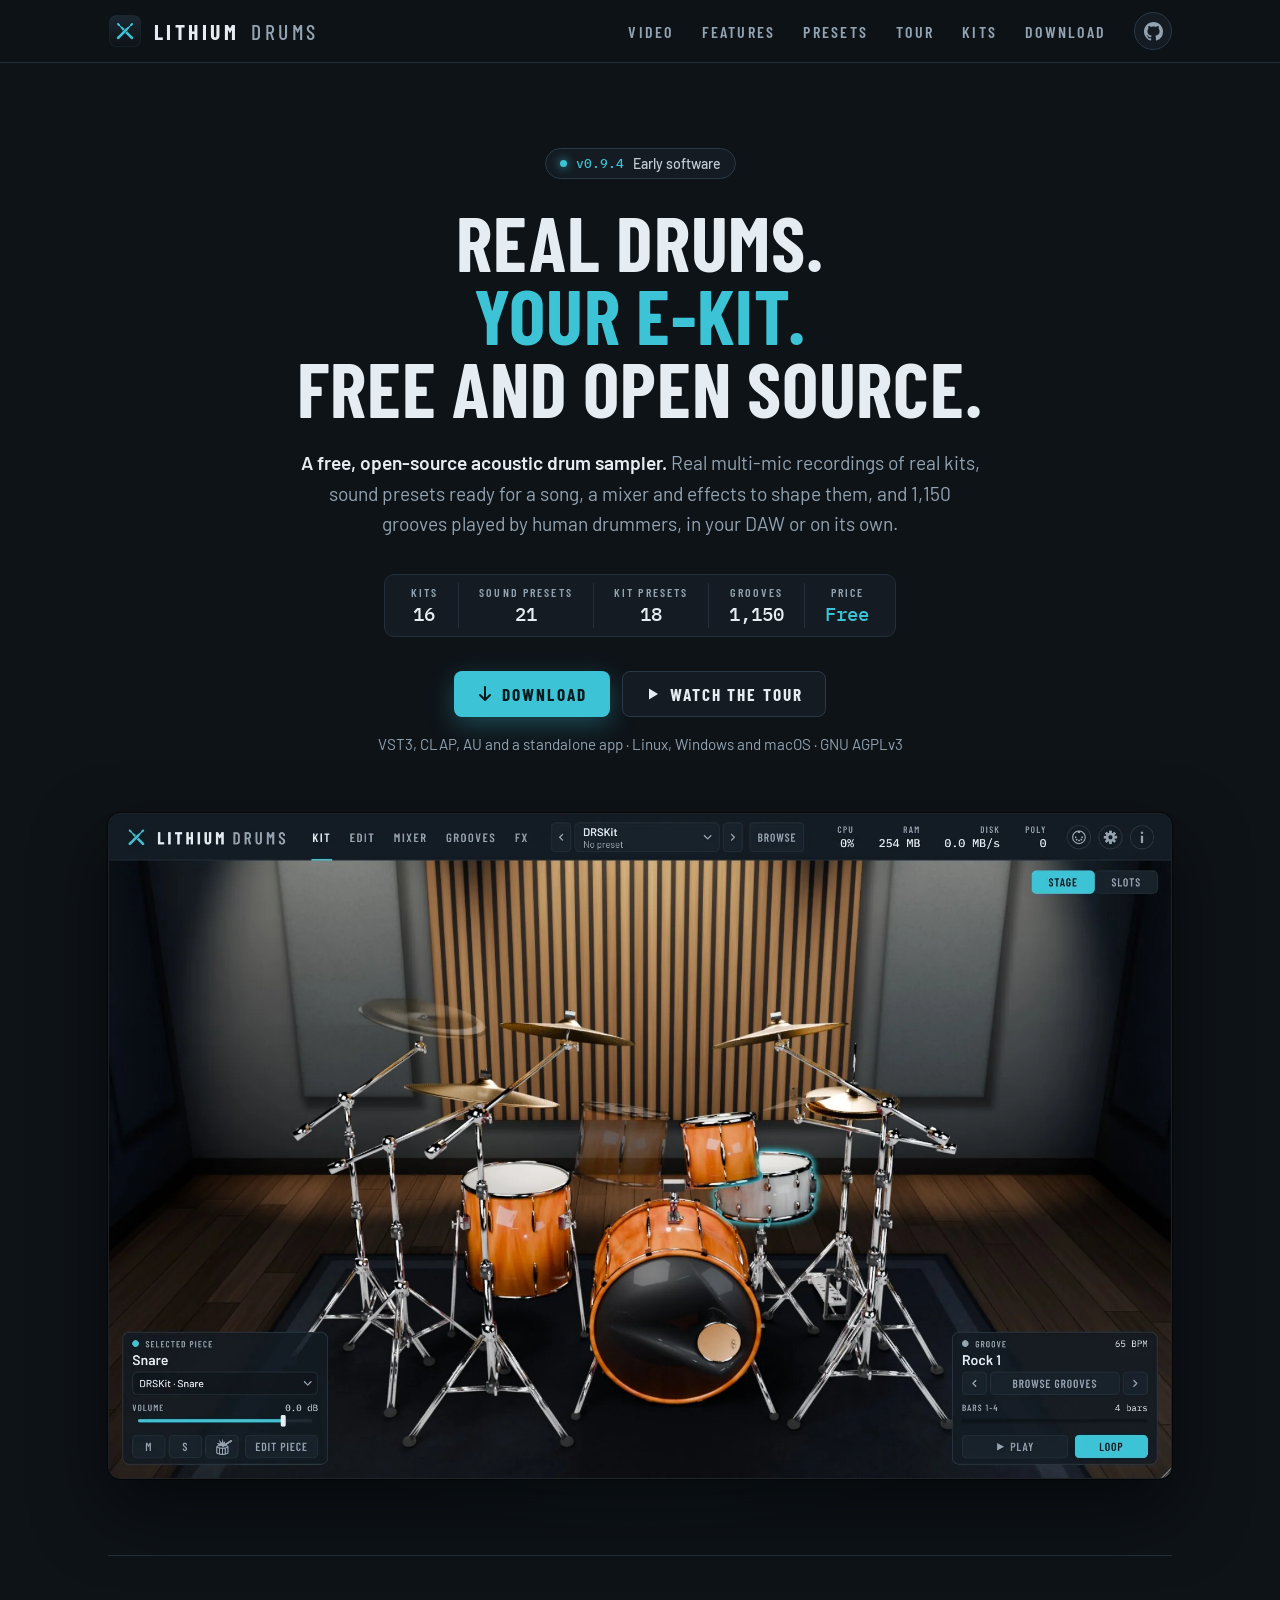
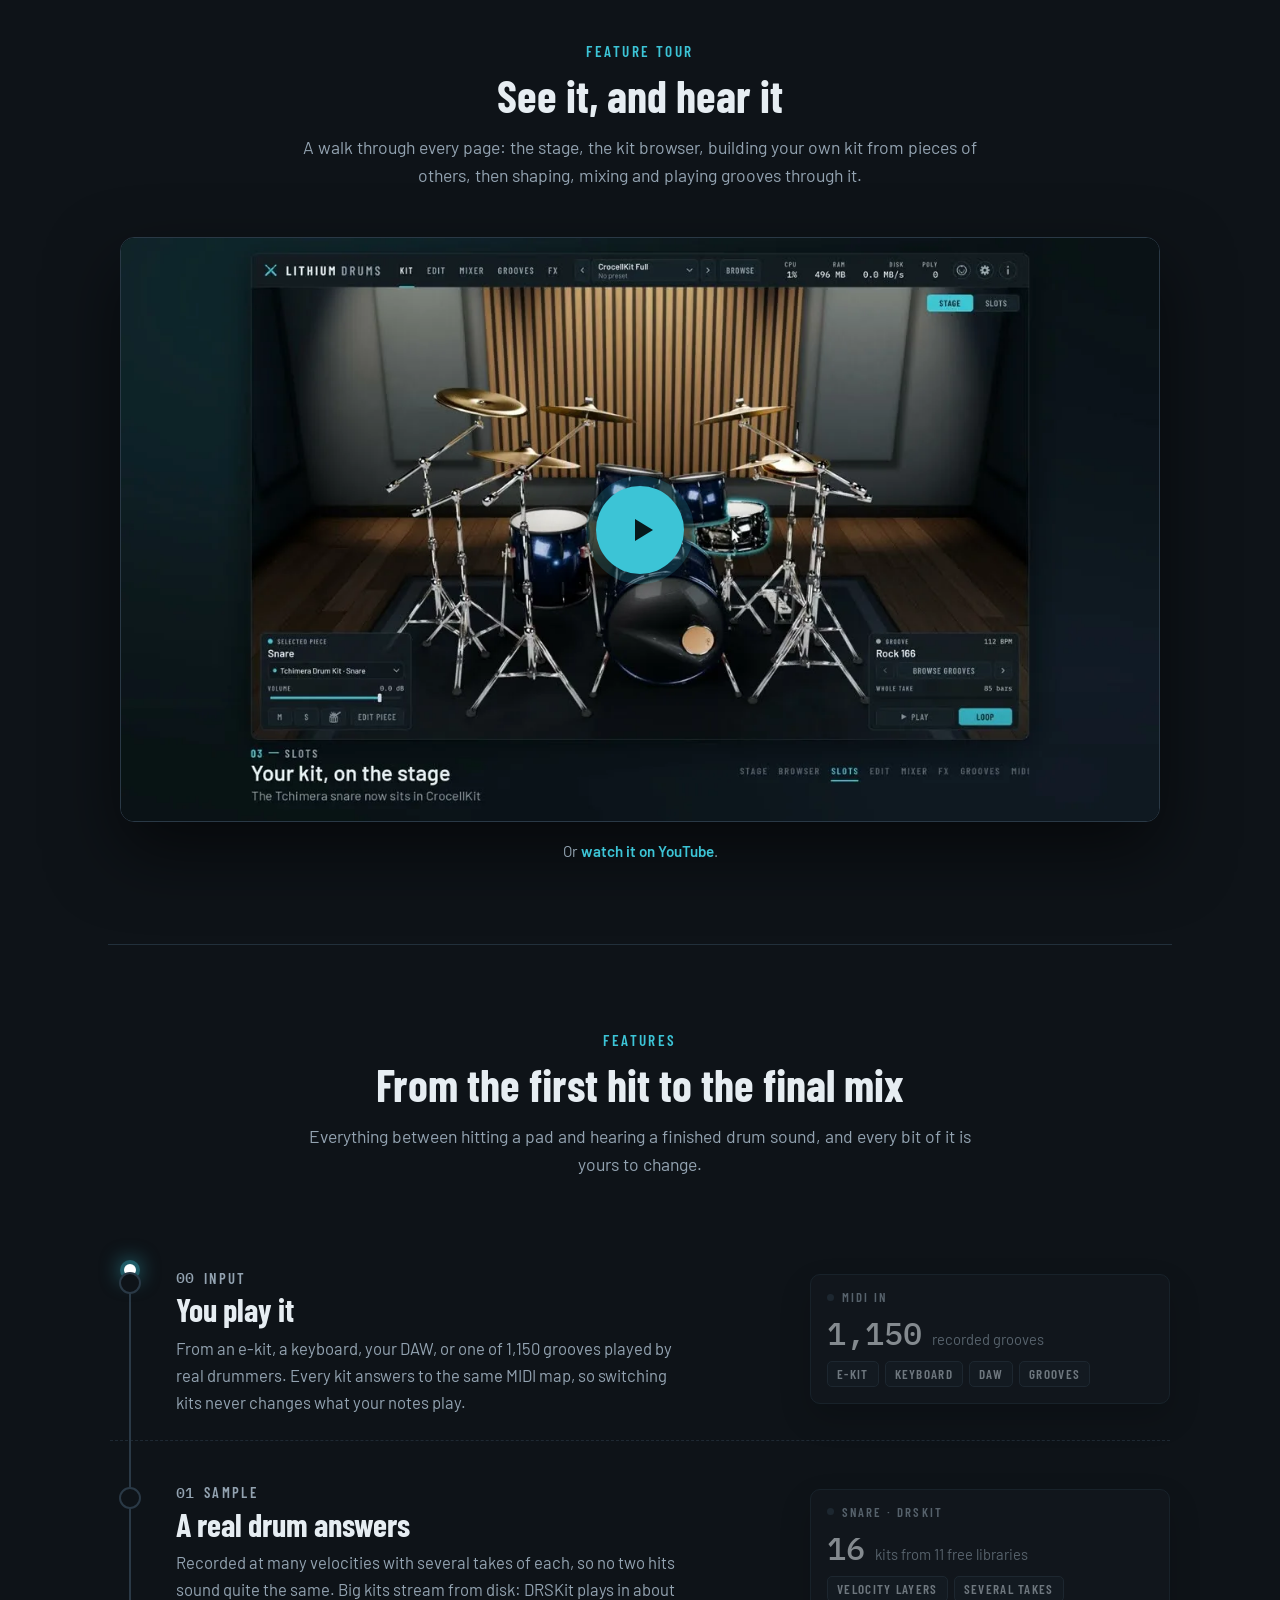
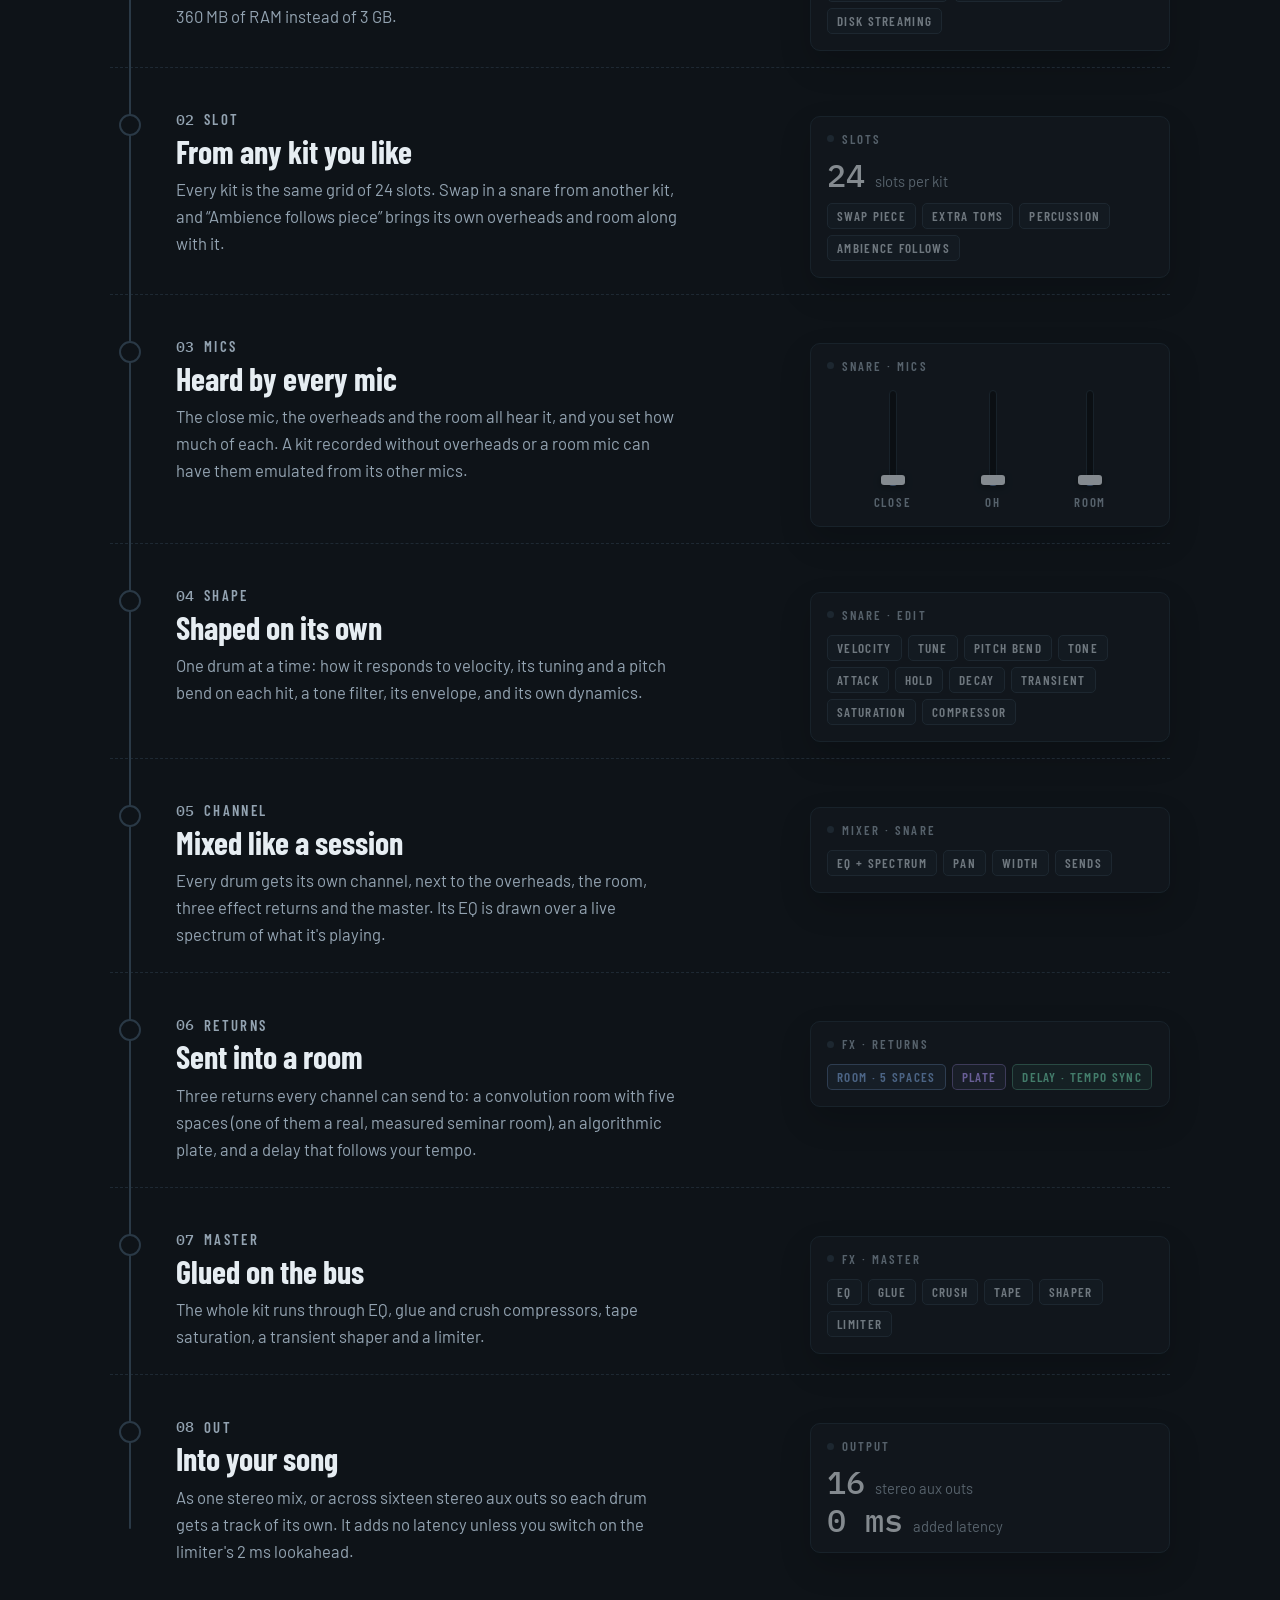
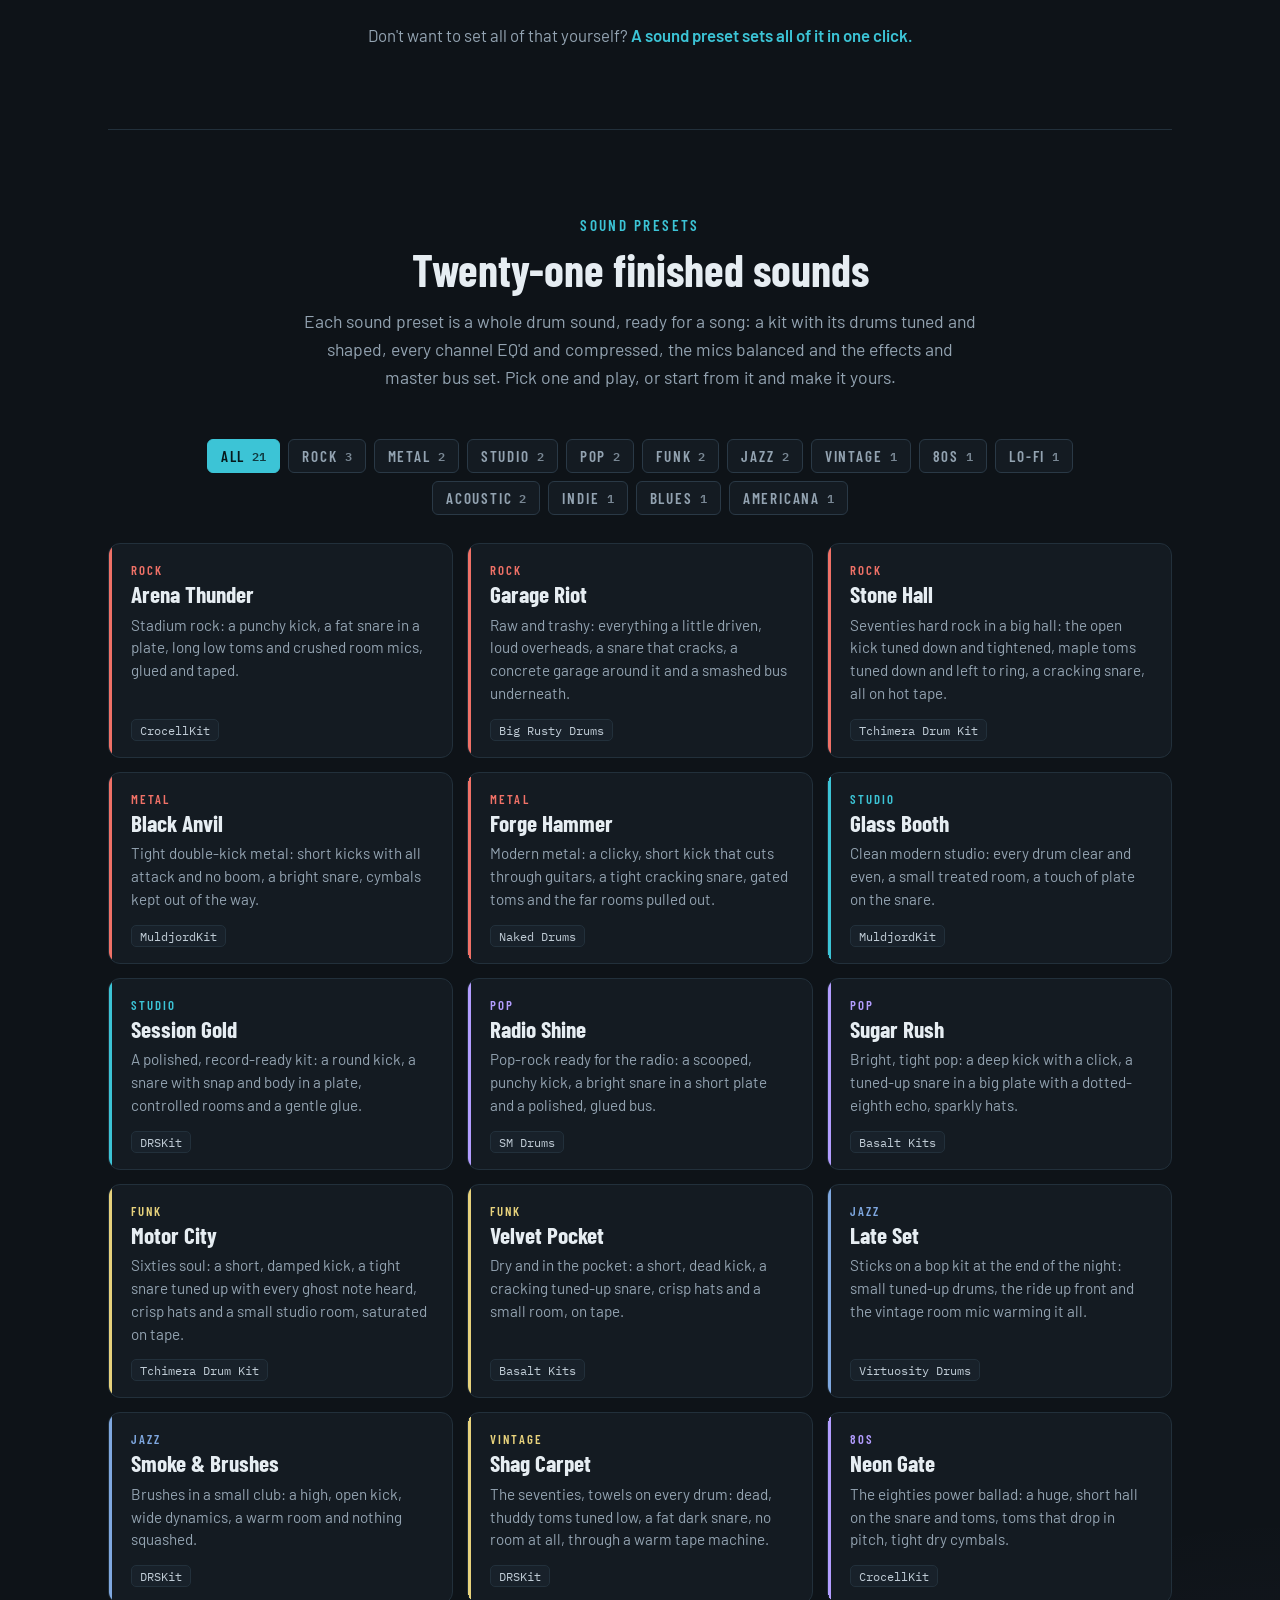
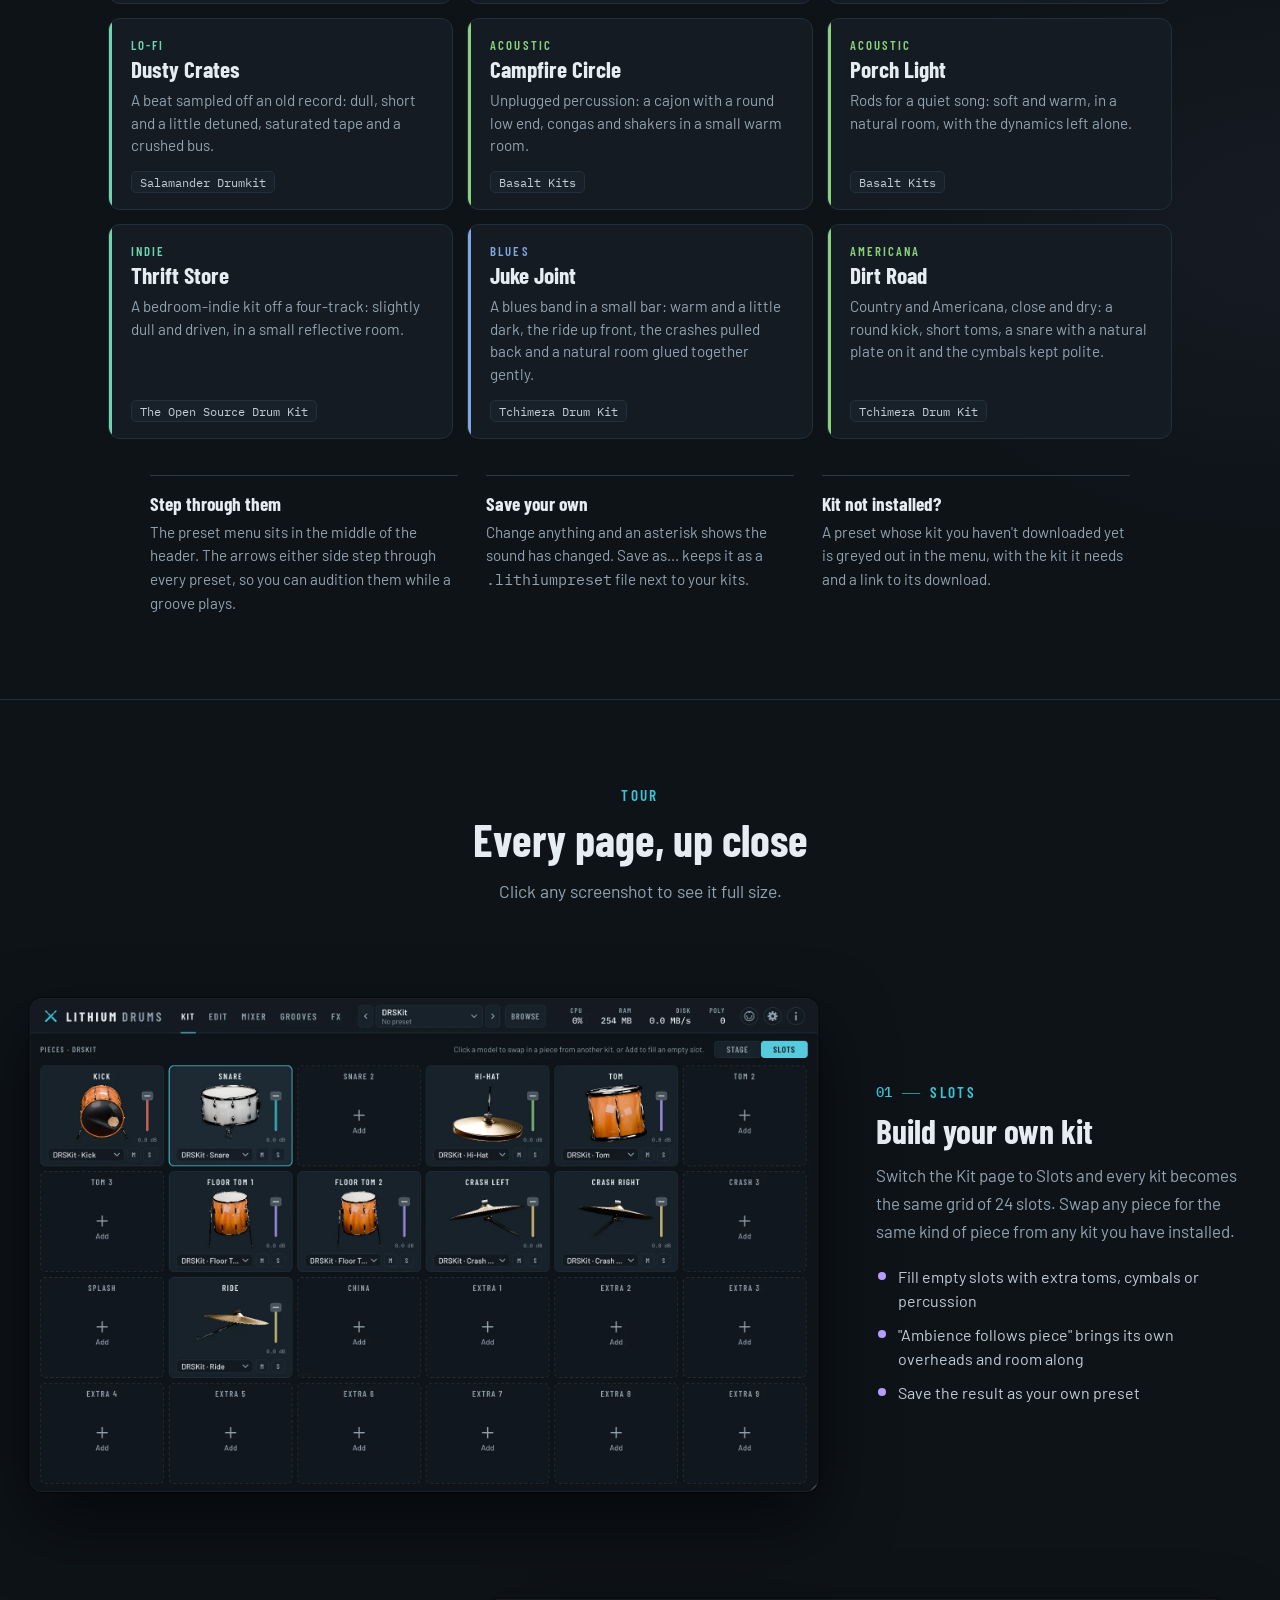
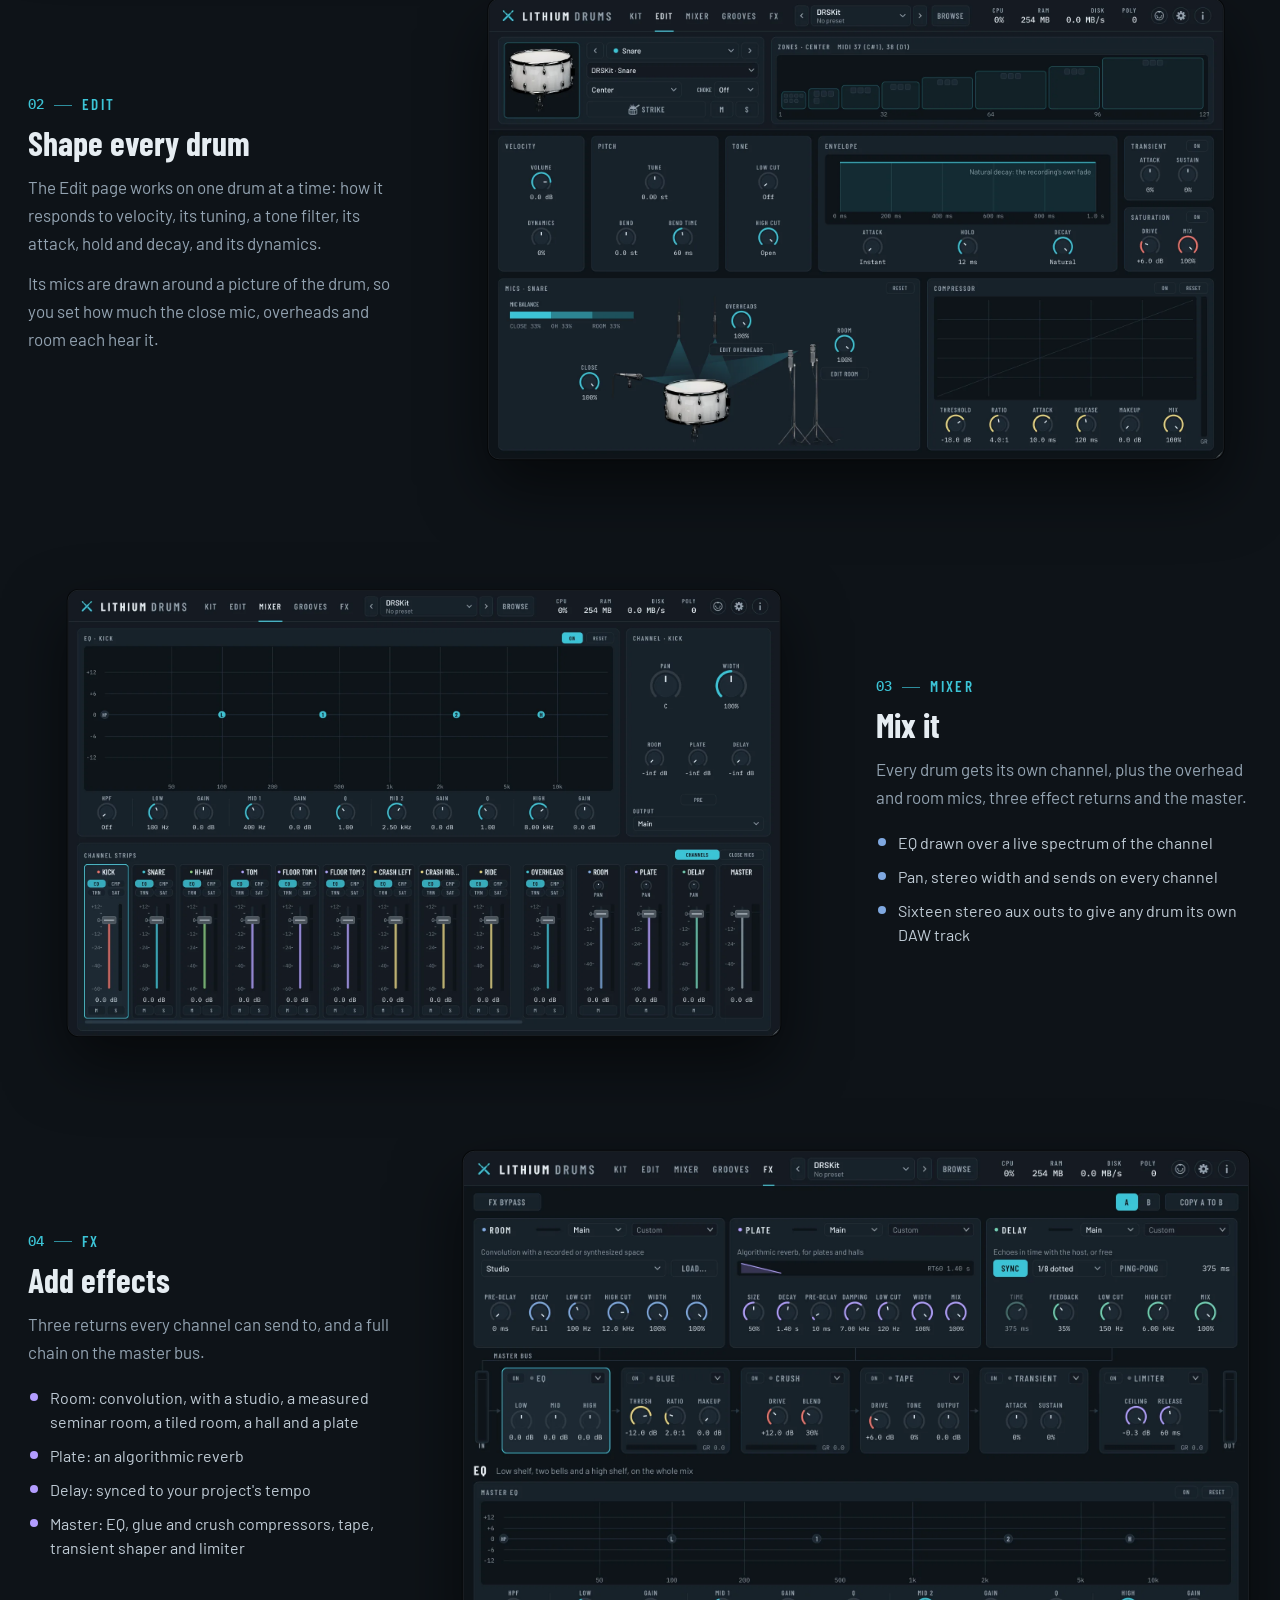
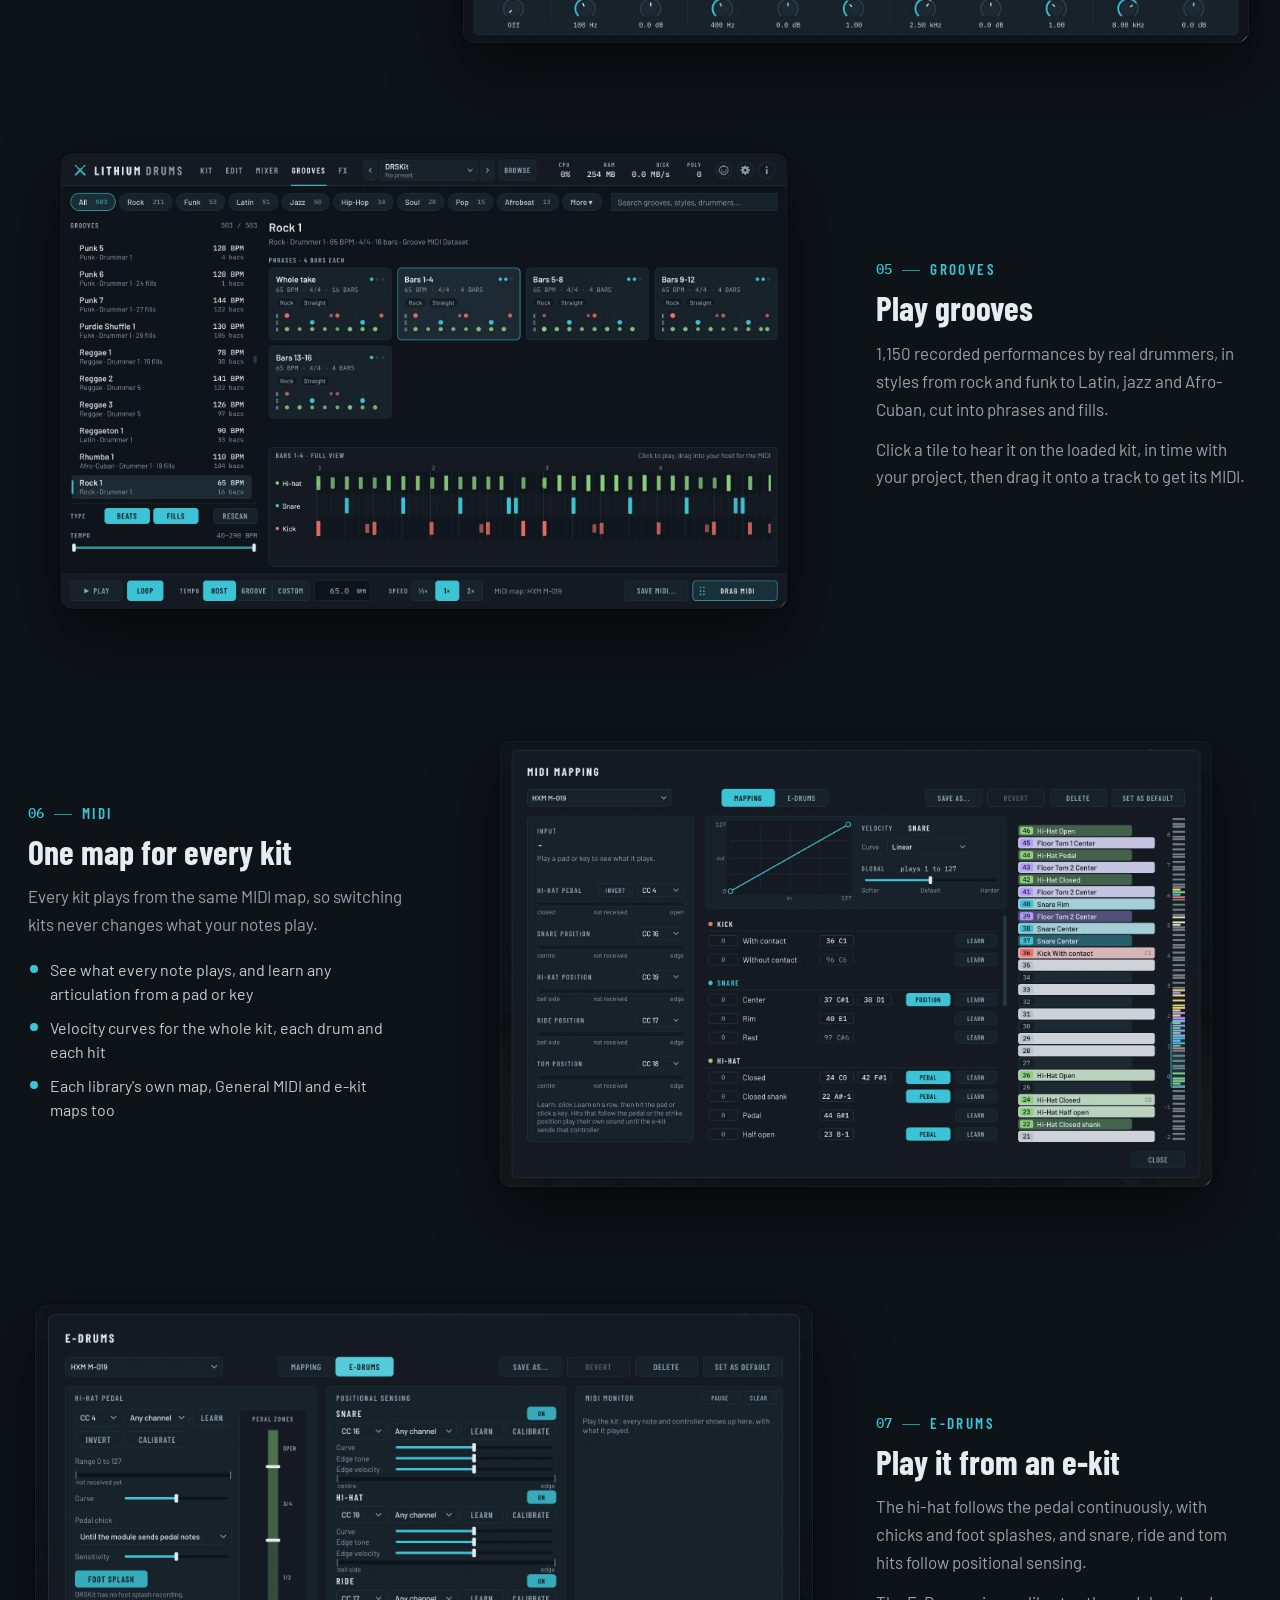
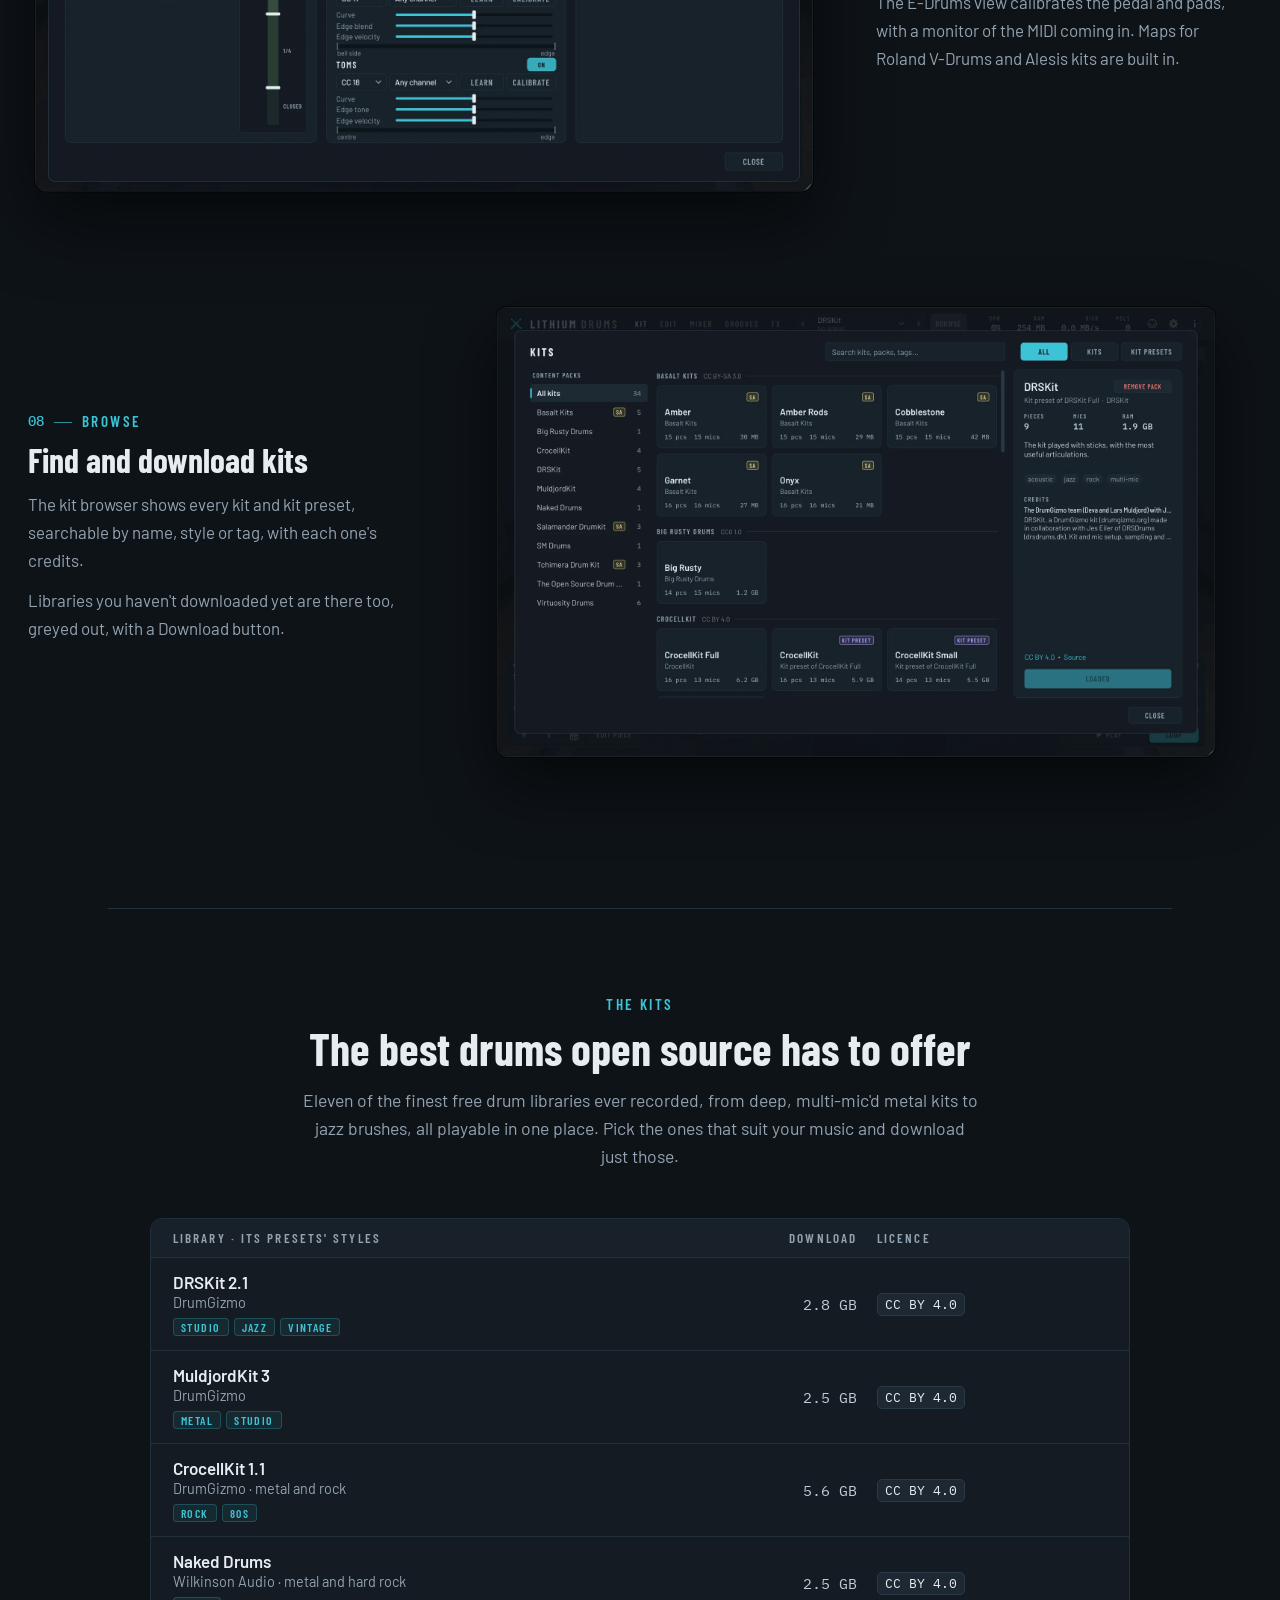
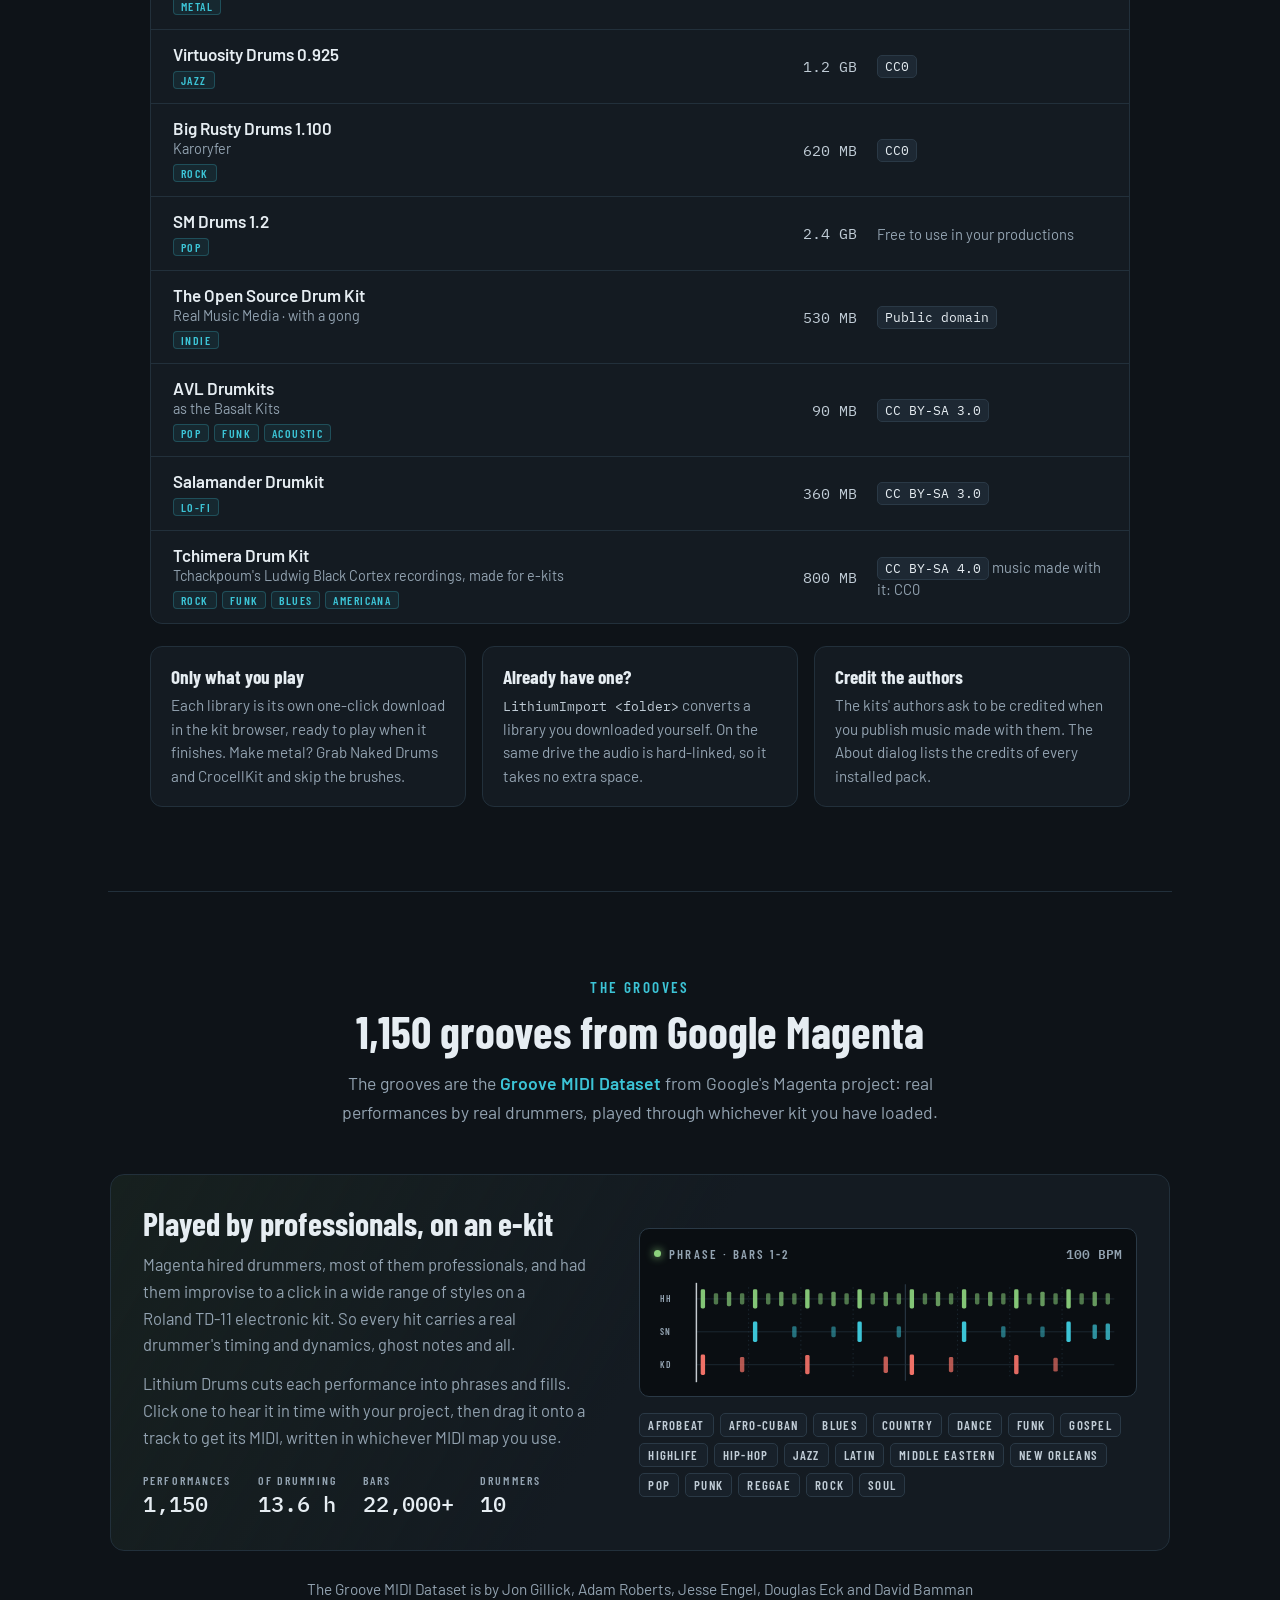
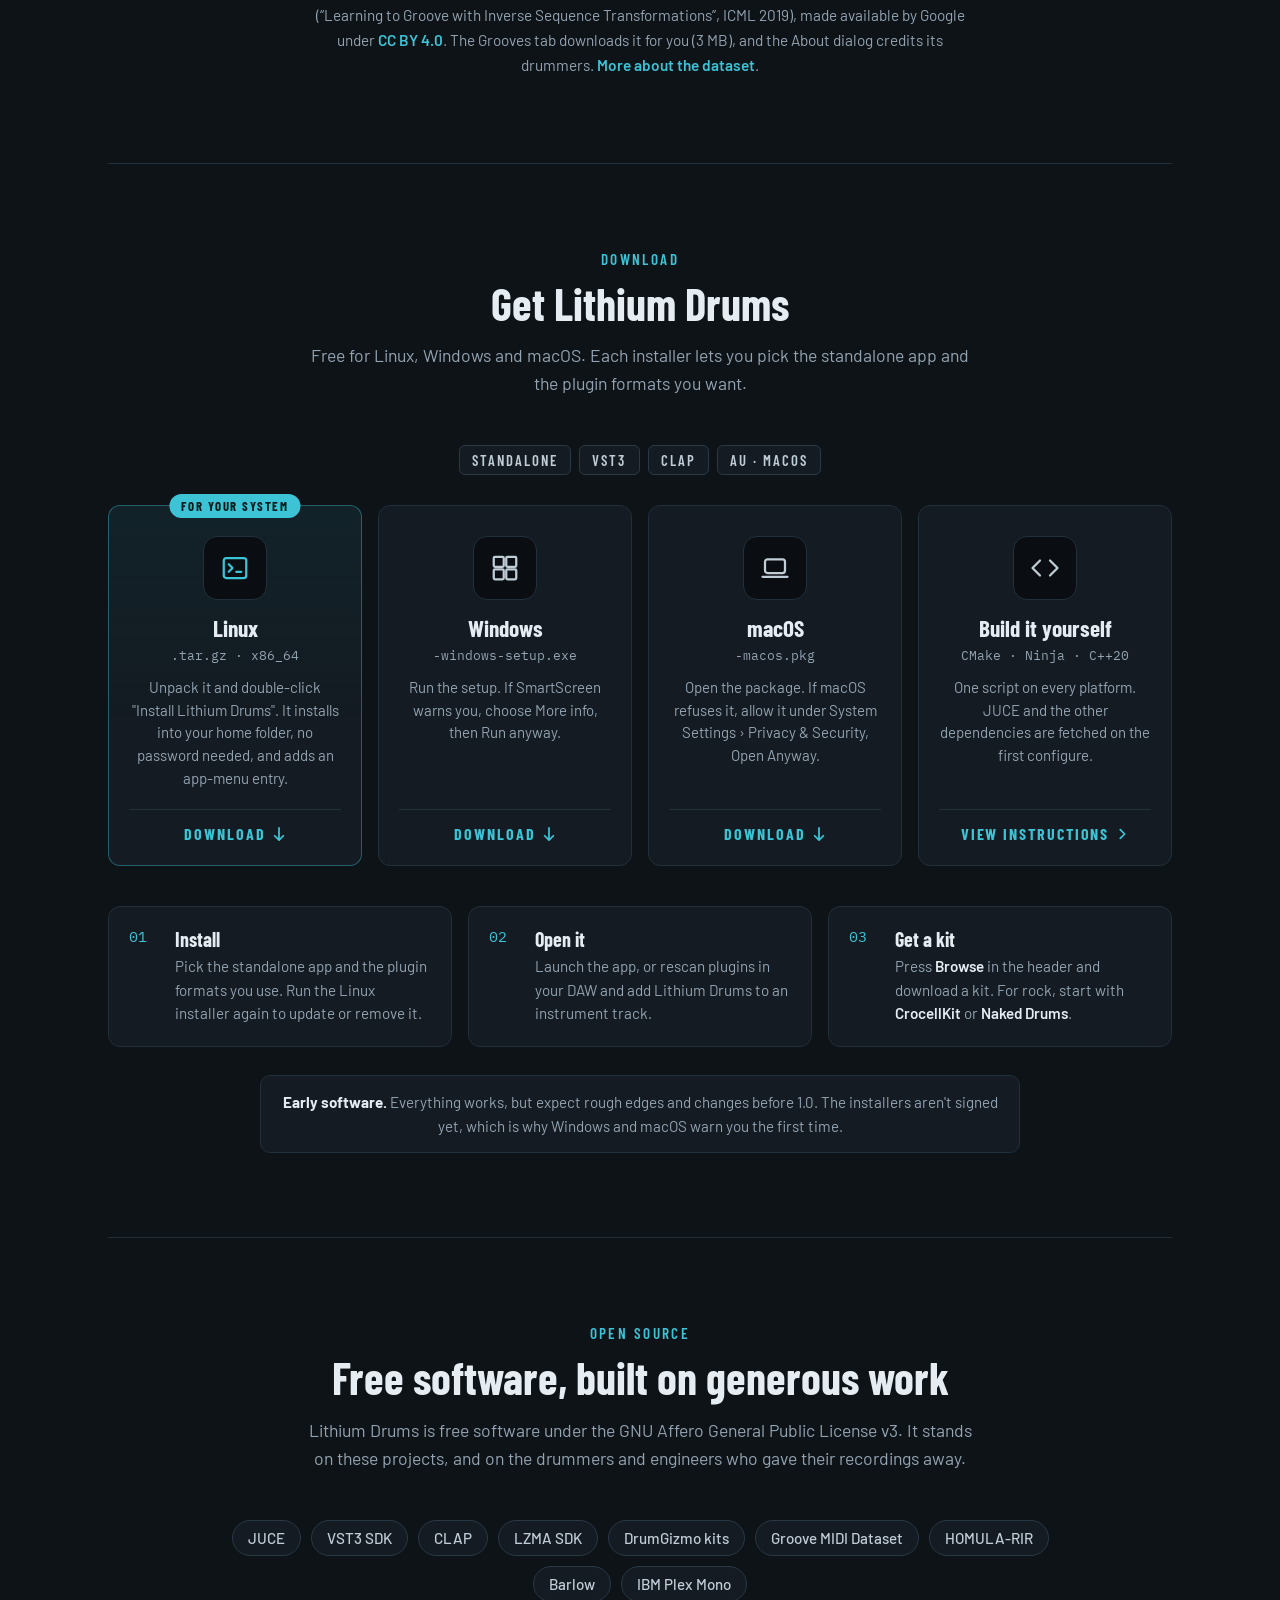
==== lithium-drums/index.html @ 7ddb04db "publish: Add Lithium Drums site Landing page for Lithium Drums at /lithium-drums/: feature tour vide" ====
<!doctype html>
<html lang="en">
<head>
  <meta charset="utf-8">
  <meta name="viewport" content="width=device-width,initial-scale=1">
  <meta name="description" content="Lithium Drums: a free, open-source acoustic drum sampler with real multi-mic recordings, 21 sound presets, a mixer and effects, and 1,150 grooves played by human drummers. VST3, CLAP, AU and standalone for Linux, Windows and macOS.">
  <meta name="theme-color" content="#0e1318">
  <meta property="og:title" content="Lithium Drums">
  <meta property="og:description" content="A free, open-source acoustic drum sampler. Real multi-mic recordings of real kits, a mixer and effects to shape them, and 1,150 grooves played by human drummers.">
  <meta property="og:image" content="https://thecalamityjoe87.github.io/lithium-drums/assets/og.jpg">
  <meta property="og:type" content="website">
  <meta name="twitter:card" content="summary_large_image">
  <title>Lithium Drums</title>
  <link rel="icon" type="image/png" sizes="64x64" href="assets/icon-64.png">
  <link rel="apple-touch-icon" href="assets/icon.png">
  <link rel="preconnect" href="https://fonts.googleapis.com">
  <link rel="preconnect" href="https://fonts.gstatic.com" crossorigin>
  <link href="https://fonts.googleapis.com/css2?family=Barlow:wght@400;500;600&family=Barlow+Condensed:wght@500;600;700&family=IBM+Plex+Mono:wght@400;500&display=swap" rel="stylesheet">
  <link rel="stylesheet" href="assets/styles.css">
</head>
<body>
  <header class="site-header">
    <div class="wrap">
      <a class="brand" href="#home" aria-label="Lithium Drums, back to top">
        <img src="assets/icon.png" alt="" width="34" height="34">
        <b>Lithium</b><span>Drums</span>
      </a>
      <nav class="top-nav" aria-label="Main">
        <div class="nav-tabs">
          <a href="#video">Video</a>
          <a href="#features">Features</a>
          <a href="#presets">Presets</a>
          <a href="#tour">Tour</a>
          <a href="#kits">Kits</a>
          <a href="#download">Download</a>
        </div>
        <a class="icon-link" href="https://github.com/thecalamityjoe87/LithiumDrums" target="_blank" rel="noopener" aria-label="GitHub repository">
          <svg viewBox="0 0 16 16" width="19" height="19" fill="currentColor" aria-hidden="true"><path d="M8 0C3.58 0 0 3.58 0 8c0 3.54 2.29 6.53 5.47 7.59.4.07.55-.17.55-.38 0-.19-.01-.82-.01-1.49-2.01.37-2.53-.49-2.69-.94-.09-.23-.48-.94-.82-1.13-.28-.15-.68-.52-.01-.53.63-.01 1.08.58 1.23.82.72 1.21 1.87.87 2.33.66.07-.52.28-.87.51-1.07-1.78-.2-3.64-.89-3.64-3.95 0-.87.31-1.59.82-2.15-.08-.2-.36-1.02.08-2.12 0 0 .67-.21 2.2.82.64-.18 1.32-.27 2-.27.68 0 1.36.09 2 .27 1.53-1.04 2.2-.82 2.2-.82.44 1.1.16 1.92.08 2.12.51.56.82 1.27.82 2.15 0 3.07-1.87 3.75-3.65 3.95.29.25.54.73.54 1.48 0 1.07-.01 1.93-.01 2.2 0 .21.15.46.55.38A8.013 8.013 0 0 0 16 8c0-4.42-3.58-8-8-8z"/></svg>
        </a>
      </nav>
    </div>
  </header>

  <main class="wrap content" id="home">
    <section class="hero">
      <span class="badge hero-in" style="--hero-delay:0s"><span class="dot" aria-hidden="true"></span><span class="mono">v0.9.4</span> Early software</span>
      <h1 class="hero-in" style="--hero-delay:.08s"><span>Real drums.</span> <em>Your e-kit.</em> <span>Free and open source.</span></h1>
      <p class="lead hero-in" style="--hero-delay:.16s"><strong>A free, open-source acoustic drum sampler.</strong> Real multi-mic recordings of real kits, sound presets ready for a song, a mixer and effects to shape them, and 1,150 grooves played by human drummers, in your DAW or on its own.</p>

      <div class="readout hero-in" style="--hero-delay:.24s" role="list" aria-label="At a glance">
        <div class="readout-cell" role="listitem"><span class="readout-label">Kits</span><span class="readout-value">16</span></div>
        <div class="readout-cell" role="listitem"><span class="readout-label">Sound presets</span><span class="readout-value">21</span></div>
        <div class="readout-cell wide" role="listitem"><span class="readout-label">Kit presets</span><span class="readout-value">18</span></div>
        <div class="readout-cell" role="listitem"><span class="readout-label">Grooves</span><span class="readout-value">1,150</span></div>
        <div class="readout-cell on" role="listitem"><span class="readout-label">Price</span><span class="readout-value">Free</span></div>
      </div>

      <p class="actions hero-in" style="--hero-delay:.32s">
        <a class="btn primary" href="#download">
          <svg viewBox="0 0 16 16" fill="none" stroke="currentColor" stroke-width="2" stroke-linecap="round" stroke-linejoin="round" aria-hidden="true"><path d="M3 9l5 5 5-5M8 1v13"/></svg>
          Download
        </a>
        <a class="btn ghost" href="#video">
          <svg viewBox="0 0 16 16" fill="currentColor" aria-hidden="true"><path d="M4 2.5v11l9-5.5z"/></svg>
          Watch the tour
        </a>
      </p>
      <p class="platforms hero-in" style="--hero-delay:.36s">VST3, CLAP, AU and a standalone app · Linux, Windows and macOS · GNU AGPLv3</p>

      <div class="hero-shot shot screen-card hero-in" style="--hero-delay:.44s">
        <img src="assets/kit.webp" width="1920" height="1200" alt="The Kit page: a drum kit on stage in a studio room, with the selected piece and the groove player in the corners" fetchpriority="high">
      </div>
    </section>

    <section id="video">
      <div class="section-head reveal">
        <span class="eyebrow">Feature tour</span>
        <h2>See it, and hear it</h2>
        <p>A walk through every page: the stage, the kit browser, building your own kit from pieces of others, then shaping, mixing and playing grooves through it.</p>
      </div>
      <div class="video reveal" id="video-player">
        <button class="video-facade" type="button" data-video="Q6swGBu9GUY" aria-label="Play the Lithium Drums feature tour video">
          <img src="assets/video-poster.webp" width="1280" height="720" alt="" loading="lazy">
          <span class="video-play" aria-hidden="true"><svg viewBox="0 0 16 16" fill="currentColor"><path d="M4 2.5v11l9-5.5z"/></svg></span>
        </button>
      </div>
      <p class="video-note reveal">Or <a href="https://www.youtube.com/watch?v=Q6swGBu9GUY" target="_blank" rel="noopener">watch it on YouTube</a>.</p>
    </section>

    <section id="features">
      <div class="section-head reveal">
        <span class="eyebrow">Features</span>
        <h2>From the first hit to the final mix</h2>
        <p>Everything between hitting a pad and hearing a finished drum sound, and every bit of it is yours to change.</p>
      </div>
      <div class="path-wrap" id="feature-path">
      <span class="path-cable" aria-hidden="true"><span class="path-fill"></span><span class="path-hit"></span></span>
      <ol class="path">
        <li class="stage" style="--tc:var(--g-hats)">
          <span class="stage-node" aria-hidden="true"></span>
          <div class="stage-body">
            <span class="stage-kicker"><span class="mono">00</span>Input</span>
            <h3>You play it</h3>
            <p>From an e-kit, a keyboard, your DAW, or one of 1,150 grooves played by real drummers. Every kit answers to the same MIDI map, so switching kits never changes what your notes play.</p>
          </div>
          <div class="module" aria-hidden="true">
            <div class="mod-head"><span class="mod-led"></span>MIDI in</div>
            <div class="mod-figure"><span class="mod-value">1,150</span><span class="mod-label">recorded grooves</span></div>
            <ul class="mod-tags"><li>E-kit</li><li>Keyboard</li><li>DAW</li><li>Grooves</li></ul>
          </div>
        </li>
        <li class="stage" style="--tc:var(--g-snare)">
          <span class="stage-node" aria-hidden="true"></span>
          <div class="stage-body">
            <span class="stage-kicker"><span class="mono">01</span>Sample</span>
            <h3>A real drum answers</h3>
            <p>Recorded at many velocities with several takes of each, so no two hits sound quite the same. Big kits stream from disk: DRSKit plays in about 360&nbsp;MB of RAM instead of 3&nbsp;GB.</p>
          </div>
          <div class="module" aria-hidden="true">
            <div class="mod-head"><span class="mod-led"></span>Snare · DRSKit</div>
            <div class="mod-figure"><span class="mod-value">16</span><span class="mod-label">kits from 11 free libraries</span></div>
            <ul class="mod-tags"><li>Velocity layers</li><li>Several takes</li><li>Disk streaming</li></ul>
          </div>
        </li>
        <li class="stage" style="--tc:var(--g-toms)">
          <span class="stage-node" aria-hidden="true"></span>
          <div class="stage-body">
            <span class="stage-kicker"><span class="mono">02</span>Slot</span>
            <h3>From any kit you like</h3>
            <p>Every kit is the same grid of 24 slots. Swap in a snare from another kit, and “Ambience follows piece” brings its own overheads and room along with it.</p>
          </div>
          <div class="module" aria-hidden="true">
            <div class="mod-head"><span class="mod-led"></span>Slots</div>
            <div class="mod-figure"><span class="mod-value">24</span><span class="mod-label">slots per kit</span></div>
            <ul class="mod-tags"><li>Swap piece</li><li>Extra toms</li><li>Percussion</li><li>Ambience follows</li></ul>
          </div>
        </li>
        <li class="stage" style="--tc:var(--fx-room)">
          <span class="stage-node" aria-hidden="true"></span>
          <div class="stage-body">
            <span class="stage-kicker"><span class="mono">03</span>Mics</span>
            <h3>Heard by every mic</h3>
            <p>The close mic, the overheads and the room all hear it, and you set how much of each. A kit recorded without overheads or a room mic can have them emulated from its other mics.</p>
          </div>
          <div class="module" aria-hidden="true">
            <div class="mod-head"><span class="mod-led"></span>Snare · Mics</div>
            <div class="mod-faders">
              <div class="fader" style="--lvl:.82"><span class="fader-track"><span class="fader-fill"></span></span><span class="fader-name">Close</span></div>
              <div class="fader" style="--lvl:.58"><span class="fader-track"><span class="fader-fill"></span></span><span class="fader-name">OH</span></div>
              <div class="fader" style="--lvl:.4"><span class="fader-track"><span class="fader-fill"></span></span><span class="fader-name">Room</span></div>
            </div>
          </div>
        </li>
        <li class="stage" style="--tc:var(--g-kick)">
          <span class="stage-node" aria-hidden="true"></span>
          <div class="stage-body">
            <span class="stage-kicker"><span class="mono">04</span>Shape</span>
            <h3>Shaped on its own</h3>
            <p>One drum at a time: how it responds to velocity, its tuning and a pitch bend on each hit, a tone filter, its envelope, and its own dynamics.</p>
          </div>
          <div class="module" aria-hidden="true">
            <div class="mod-head"><span class="mod-led"></span>Snare · Edit</div>
            <ul class="mod-tags"><li>Velocity</li><li>Tune</li><li>Pitch bend</li><li>Tone</li><li>Attack</li><li>Hold</li><li>Decay</li><li>Transient</li><li>Saturation</li><li>Compressor</li></ul>
          </div>
        </li>
        <li class="stage" style="--tc:var(--g-cymbals)">
          <span class="stage-node" aria-hidden="true"></span>
          <div class="stage-body">
            <span class="stage-kicker"><span class="mono">05</span>Channel</span>
            <h3>Mixed like a session</h3>
            <p>Every drum gets its own channel, next to the overheads, the room, three effect returns and the master. Its EQ is drawn over a live spectrum of what it's playing.</p>
          </div>
          <div class="module" aria-hidden="true">
            <div class="mod-head"><span class="mod-led"></span>Mixer · Snare</div>
            <ul class="mod-tags"><li>EQ + spectrum</li><li>Pan</li><li>Width</li><li>Sends</li></ul>
          </div>
        </li>
        <li class="stage" style="--tc:var(--g-toms)">
          <span class="stage-node" aria-hidden="true"></span>
          <div class="stage-body">
            <span class="stage-kicker"><span class="mono">06</span>Returns</span>
            <h3>Sent into a room</h3>
            <p>Three returns every channel can send to: a convolution room with five spaces (one of them a real, measured seminar room), an algorithmic plate, and a delay that follows your tempo.</p>
          </div>
          <div class="module" aria-hidden="true">
            <div class="mod-head"><span class="mod-led"></span>FX · Returns</div>
            <ul class="mod-tags">
              <li style="--tc:var(--fx-room)">Room · 5 spaces</li>
              <li style="--tc:var(--g-toms)">Plate</li>
              <li style="--tc:var(--fx-delay)">Delay · tempo sync</li>
            </ul>
          </div>
        </li>
        <li class="stage" style="--tc:var(--g-kick)">
          <span class="stage-node" aria-hidden="true"></span>
          <div class="stage-body">
            <span class="stage-kicker"><span class="mono">07</span>Master</span>
            <h3>Glued on the bus</h3>
            <p>The whole kit runs through EQ, glue and crush compressors, tape saturation, a transient shaper and a limiter.</p>
          </div>
          <div class="module" aria-hidden="true">
            <div class="mod-head"><span class="mod-led"></span>FX · Master</div>
            <ul class="mod-tags"><li>EQ</li><li>Glue</li><li>Crush</li><li>Tape</li><li>Shaper</li><li>Limiter</li></ul>
          </div>
        </li>
        <li class="stage" style="--tc:var(--accent)">
          <span class="stage-node" aria-hidden="true"></span>
          <div class="stage-body">
            <span class="stage-kicker"><span class="mono">08</span>Out</span>
            <h3>Into your song</h3>
            <p>As one stereo mix, or across sixteen stereo aux outs so each drum gets a track of its own. It adds no latency unless you switch on the limiter's 2&nbsp;ms lookahead.</p>
          </div>
          <div class="module" aria-hidden="true">
            <div class="mod-head"><span class="mod-led"></span>Output</div>
            <div class="mod-figures">
              <div class="mod-figure"><span class="mod-value">16</span><span class="mod-label">stereo aux outs</span></div>
              <div class="mod-figure"><span class="mod-value">0 ms</span><span class="mod-label">added latency</span></div>
            </div>
          </div>
        </li>
      </ol>
      </div>
      <p class="path-foot reveal">Don't want to set all of that yourself? <a href="#presets">A sound preset sets all of it in one click.</a></p>
    </section>

    <section id="presets">
      <div class="section-head reveal">
        <span class="eyebrow">Sound presets</span>
        <h2>Twenty-one finished sounds</h2>
        <p>Each sound preset is a whole drum sound, ready for a song: a kit with its drums tuned and shaped, every channel EQ'd and compressed, the mics balanced and the effects and master bus set. Pick one and play, or start from it and make it yours.</p>
      </div>
      <div class="preset-filter reveal" role="group" aria-label="Filter presets by style">
        <button type="button" class="chip-btn active" data-filter="all" aria-pressed="true">All <span class="mono">21</span></button>
        <button type="button" class="chip-btn" data-filter="Rock" aria-pressed="false">Rock <span class="mono">3</span></button>
        <button type="button" class="chip-btn" data-filter="Metal" aria-pressed="false">Metal <span class="mono">2</span></button>
        <button type="button" class="chip-btn" data-filter="Studio" aria-pressed="false">Studio <span class="mono">2</span></button>
        <button type="button" class="chip-btn" data-filter="Pop" aria-pressed="false">Pop <span class="mono">2</span></button>
        <button type="button" class="chip-btn" data-filter="Funk" aria-pressed="false">Funk <span class="mono">2</span></button>
        <button type="button" class="chip-btn" data-filter="Jazz" aria-pressed="false">Jazz <span class="mono">2</span></button>
        <button type="button" class="chip-btn" data-filter="Vintage" aria-pressed="false">Vintage <span class="mono">1</span></button>
        <button type="button" class="chip-btn" data-filter="80s" aria-pressed="false">80s <span class="mono">1</span></button>
        <button type="button" class="chip-btn" data-filter="Lo-Fi" aria-pressed="false">Lo-Fi <span class="mono">1</span></button>
        <button type="button" class="chip-btn" data-filter="Acoustic" aria-pressed="false">Acoustic <span class="mono">2</span></button>
        <button type="button" class="chip-btn" data-filter="Indie" aria-pressed="false">Indie <span class="mono">1</span></button>
        <button type="button" class="chip-btn" data-filter="Blues" aria-pressed="false">Blues <span class="mono">1</span></button>
        <button type="button" class="chip-btn" data-filter="Americana" aria-pressed="false">Americana <span class="mono">1</span></button>
      </div>
      <ul class="preset-grid reveal" id="preset-grid">
          <li class="preset-card" data-group="Rock" style="--tc:var(--g-kick)">
            <span class="preset-style">Rock</span>
            <h3>Arena Thunder</h3>
            <p>Stadium rock: a punchy kick, a fat snare in a plate, long low toms and crushed room mics, glued and taped.</p>
            <span class="preset-kit">CrocellKit</span>
          </li>
          <li class="preset-card" data-group="Rock" style="--tc:var(--g-kick)">
            <span class="preset-style">Rock</span>
            <h3>Garage Riot</h3>
            <p>Raw and trashy: everything a little driven, loud overheads, a snare that cracks, a concrete garage around it and a smashed bus underneath.</p>
            <span class="preset-kit">Big Rusty Drums</span>
          </li>
          <li class="preset-card" data-group="Rock" style="--tc:var(--g-kick)">
            <span class="preset-style">Rock</span>
            <h3>Stone Hall</h3>
            <p>Seventies hard rock in a big hall: the open kick tuned down and tightened, maple toms tuned down and left to ring, a cracking snare, all on hot tape.</p>
            <span class="preset-kit">Tchimera Drum Kit</span>
          </li>
          <li class="preset-card" data-group="Metal" style="--tc:var(--g-kick)">
            <span class="preset-style">Metal</span>
            <h3>Black Anvil</h3>
            <p>Tight double-kick metal: short kicks with all attack and no boom, a bright snare, cymbals kept out of the way.</p>
            <span class="preset-kit">MuldjordKit</span>
          </li>
          <li class="preset-card" data-group="Metal" style="--tc:var(--g-kick)">
            <span class="preset-style">Metal</span>
            <h3>Forge Hammer</h3>
            <p>Modern metal: a clicky, short kick that cuts through guitars, a tight cracking snare, gated toms and the far rooms pulled out.</p>
            <span class="preset-kit">Naked Drums</span>
          </li>
          <li class="preset-card" data-group="Studio" style="--tc:var(--g-snare)">
            <span class="preset-style">Studio</span>
            <h3>Glass Booth</h3>
            <p>Clean modern studio: every drum clear and even, a small treated room, a touch of plate on the snare.</p>
            <span class="preset-kit">MuldjordKit</span>
          </li>
          <li class="preset-card" data-group="Studio" style="--tc:var(--g-snare)">
            <span class="preset-style">Studio</span>
            <h3>Session Gold</h3>
            <p>A polished, record-ready kit: a round kick, a snare with snap and body in a plate, controlled rooms and a gentle glue.</p>
            <span class="preset-kit">DRSKit</span>
          </li>
          <li class="preset-card" data-group="Pop" style="--tc:var(--g-toms)">
            <span class="preset-style">Pop</span>
            <h3>Radio Shine</h3>
            <p>Pop-rock ready for the radio: a scooped, punchy kick, a bright snare in a short plate and a polished, glued bus.</p>
            <span class="preset-kit">SM Drums</span>
          </li>
          <li class="preset-card" data-group="Pop" style="--tc:var(--g-toms)">
            <span class="preset-style">Pop</span>
            <h3>Sugar Rush</h3>
            <p>Bright, tight pop: a deep kick with a click, a tuned-up snare in a big plate with a dotted-eighth echo, sparkly hats.</p>
            <span class="preset-kit">Basalt Kits</span>
          </li>
          <li class="preset-card" data-group="Funk" style="--tc:var(--g-cymbals)">
            <span class="preset-style">Funk</span>
            <h3>Motor City</h3>
            <p>Sixties soul: a short, damped kick, a tight snare tuned up with every ghost note heard, crisp hats and a small studio room, saturated on tape.</p>
            <span class="preset-kit">Tchimera Drum Kit</span>
          </li>
          <li class="preset-card" data-group="Funk" style="--tc:var(--g-cymbals)">
            <span class="preset-style">Funk</span>
            <h3>Velvet Pocket</h3>
            <p>Dry and in the pocket: a short, dead kick, a cracking tuned-up snare, crisp hats and a small room, on tape.</p>
            <span class="preset-kit">Basalt Kits</span>
          </li>
          <li class="preset-card" data-group="Jazz" style="--tc:var(--fx-room)">
            <span class="preset-style">Jazz</span>
            <h3>Late Set</h3>
            <p>Sticks on a bop kit at the end of the night: small tuned-up drums, the ride up front and the vintage room mic warming it all.</p>
            <span class="preset-kit">Virtuosity Drums</span>
          </li>
          <li class="preset-card" data-group="Jazz" style="--tc:var(--fx-room)">
            <span class="preset-style">Jazz</span>
            <h3>Smoke &amp; Brushes</h3>
            <p>Brushes in a small club: a high, open kick, wide dynamics, a warm room and nothing squashed.</p>
            <span class="preset-kit">DRSKit</span>
          </li>
          <li class="preset-card" data-group="Vintage" style="--tc:var(--g-cymbals)">
            <span class="preset-style">Vintage</span>
            <h3>Shag Carpet</h3>
            <p>The seventies, towels on every drum: dead, thuddy toms tuned low, a fat dark snare, no room at all, through a warm tape machine.</p>
            <span class="preset-kit">DRSKit</span>
          </li>
          <li class="preset-card" data-group="80s" style="--tc:var(--g-toms)">
            <span class="preset-style">80s</span>
            <h3>Neon Gate</h3>
            <p>The eighties power ballad: a huge, short hall on the snare and toms, toms that drop in pitch, tight dry cymbals.</p>
            <span class="preset-kit">CrocellKit</span>
          </li>
          <li class="preset-card" data-group="Lo-Fi" style="--tc:var(--fx-delay)">
            <span class="preset-style">Lo-Fi</span>
            <h3>Dusty Crates</h3>
            <p>A beat sampled off an old record: dull, short and a little detuned, saturated tape and a crushed bus.</p>
            <span class="preset-kit">Salamander Drumkit</span>
          </li>
          <li class="preset-card" data-group="Acoustic" style="--tc:var(--g-hats)">
            <span class="preset-style">Acoustic</span>
            <h3>Campfire Circle</h3>
            <p>Unplugged percussion: a cajon with a round low end, congas and shakers in a small warm room.</p>
            <span class="preset-kit">Basalt Kits</span>
          </li>
          <li class="preset-card" data-group="Acoustic" style="--tc:var(--g-hats)">
            <span class="preset-style">Acoustic</span>
            <h3>Porch Light</h3>
            <p>Rods for a quiet song: soft and warm, in a natural room, with the dynamics left alone.</p>
            <span class="preset-kit">Basalt Kits</span>
          </li>
          <li class="preset-card" data-group="Indie" style="--tc:var(--fx-delay)">
            <span class="preset-style">Indie</span>
            <h3>Thrift Store</h3>
            <p>A bedroom-indie kit off a four-track: slightly dull and driven, in a small reflective room.</p>
            <span class="preset-kit">The Open Source Drum Kit</span>
          </li>
          <li class="preset-card" data-group="Blues" style="--tc:var(--fx-room)">
            <span class="preset-style">Blues</span>
            <h3>Juke Joint</h3>
            <p>A blues band in a small bar: warm and a little dark, the ride up front, the crashes pulled back and a natural room glued together gently.</p>
            <span class="preset-kit">Tchimera Drum Kit</span>
          </li>
          <li class="preset-card" data-group="Americana" style="--tc:var(--g-hats)">
            <span class="preset-style">Americana</span>
            <h3>Dirt Road</h3>
            <p>Country and Americana, close and dry: a round kick, short toms, a snare with a natural plate on it and the cymbals kept polite.</p>
            <span class="preset-kit">Tchimera Drum Kit</span>
          </li>
      </ul>
      <div class="preset-how reveal">
        <div class="preset-how-item">
          <h3>Step through them</h3>
          <p>The preset menu sits in the middle of the header. The arrows either side step through every preset, so you can audition them while a groove plays.</p>
        </div>
        <div class="preset-how-item">
          <h3>Save your own</h3>
          <p>Change anything and an asterisk shows the sound has changed. Save as... keeps it as a <span class="mono">.lithiumpreset</span> file next to your kits.</p>
        </div>
        <div class="preset-how-item">
          <h3>Kit not installed?</h3>
          <p>A preset whose kit you haven't downloaded yet is greyed out in the menu, with the kit it needs and a link to its download.</p>
        </div>
      </div>
    </section>

    <section id="tour">
      <div class="section-head reveal">
        <span class="eyebrow">Tour</span>
        <h2>Every page, up close</h2>
        <p>Click any screenshot to see it full size.</p>
      </div>

      <div class="showcase">
        <div class="showcase-row reveal" style="--tc:var(--g-toms)">
          <div class="showcase-media shot screen-card"><img src="assets/slots.webp" width="1920" height="1200" alt="The Slots view: a grid of 24 piece slots, each with a picture of the drum, its level and its source kit" loading="lazy"></div>
          <div class="showcase-text">
            <span class="eyebrow"><span class="num">01</span>Slots</span>
            <h3>Build your own kit</h3>
            <p>Switch the Kit page to Slots and every kit becomes the same grid of 24 slots. Swap any piece for the same kind of piece from any kit you have installed.</p>
            <ul>
              <li>Fill empty slots with extra toms, cymbals or percussion</li>
              <li>"Ambience follows piece" brings its own overheads and room along</li>
              <li>Save the result as your own preset</li>
            </ul>
          </div>
        </div>

        <div class="showcase-row reverse reveal" style="--tc:var(--g-kick)">
          <div class="showcase-media shot screen-card"><img src="assets/edit.webp" width="1920" height="1200" alt="The Edit page: velocity, pitch, tone and envelope controls for the snare, its mics on a picture of the drum, and its compressor" loading="lazy"></div>
          <div class="showcase-text">
            <span class="eyebrow"><span class="num">02</span>Edit</span>
            <h3>Shape every drum</h3>
            <p>The Edit page works on one drum at a time: how it responds to velocity, its tuning, a tone filter, its attack, hold and decay, and its dynamics.</p>
            <p>Its mics are drawn around a picture of the drum, so you set how much the close mic, overheads and room each hear it.</p>
          </div>
        </div>

        <div class="showcase-row reveal" style="--tc:var(--fx-room)">
          <div class="showcase-media shot screen-card"><img src="assets/mixer.webp" width="1920" height="1200" alt="The Mixer page: the selected channel's EQ with a live spectrum, its pan, width and sends, and a row of channel strips below" loading="lazy"></div>
          <div class="showcase-text">
            <span class="eyebrow"><span class="num">03</span>Mixer</span>
            <h3>Mix it</h3>
            <p>Every drum gets its own channel, plus the overhead and room mics, three effect returns and the master.</p>
            <ul>
              <li>EQ drawn over a live spectrum of the channel</li>
              <li>Pan, stereo width and sends on every channel</li>
              <li>Sixteen stereo aux outs to give any drum its own DAW track</li>
            </ul>
          </div>
        </div>

        <div class="showcase-row reverse reveal" style="--tc:var(--g-toms)">
          <div class="showcase-media shot screen-card"><img src="assets/fx.webp" width="1920" height="1200" alt="The FX page: Room, Plate and Delay returns on top, the master bus chain below, and the master EQ in detail" loading="lazy"></div>
          <div class="showcase-text">
            <span class="eyebrow"><span class="num">04</span>FX</span>
            <h3>Add effects</h3>
            <p>Three returns every channel can send to, and a full chain on the master bus.</p>
            <ul>
              <li>Room: convolution, with a studio, a measured seminar room, a tiled room, a hall and a plate</li>
              <li>Plate: an algorithmic reverb</li>
              <li>Delay: synced to your project's tempo</li>
              <li>Master: EQ, glue and crush compressors, tape, transient shaper and limiter</li>
            </ul>
          </div>
        </div>

        <div class="showcase-row reveal" style="--tc:var(--g-hats)">
          <div class="showcase-media shot screen-card"><img src="assets/grooves.webp" width="1920" height="1200" alt="The Grooves page: style chips, a list of grooves, phrase and fill tiles with their hits drawn in, and the full MIDI of the selected bars" loading="lazy"></div>
          <div class="showcase-text">
            <span class="eyebrow"><span class="num">05</span>Grooves</span>
            <h3>Play grooves</h3>
            <p>1,150 recorded performances by real drummers, in styles from rock and funk to Latin, jazz and Afro-Cuban, cut into phrases and fills.</p>
            <p>Click a tile to hear it on the loaded kit, in time with your project, then drag it onto a track to get its MIDI.</p>
          </div>
        </div>

        <div class="showcase-row reverse reveal" style="--tc:var(--g-snare)">
          <div class="showcase-media shot screen-card"><img src="assets/midi.webp" width="1920" height="1200" alt="The MIDI panel: the input monitor, the velocity curve, the list of articulations with their notes, and a keyboard showing what each note plays" loading="lazy"></div>
          <div class="showcase-text">
            <span class="eyebrow"><span class="num">06</span>MIDI</span>
            <h3>One map for every kit</h3>
            <p>Every kit plays from the same MIDI map, so switching kits never changes what your notes play.</p>
            <ul>
              <li>See what every note plays, and learn any articulation from a pad or key</li>
              <li>Velocity curves for the whole kit, each drum and each hit</li>
              <li>Each library's own map, General MIDI and e-kit maps too</li>
            </ul>
          </div>
        </div>

        <div class="showcase-row reveal" style="--tc:var(--g-cymbals)">
          <div class="showcase-media shot screen-card"><img src="assets/edrums.webp" width="1920" height="1200" alt="The E-Drums view: hi-hat pedal setup with its openness zones, positional sensing for snare, ride and toms, and a live MIDI monitor" loading="lazy"></div>
          <div class="showcase-text">
            <span class="eyebrow"><span class="num">07</span>E-Drums</span>
            <h3>Play it from an e-kit</h3>
            <p>The hi-hat follows the pedal continuously, with chicks and foot splashes, and snare, ride and tom hits follow positional sensing.</p>
            <p>The E-Drums view calibrates the pedal and pads, with a monitor of the MIDI coming in. Maps for Roland V-Drums and Alesis kits are built in.</p>
          </div>
        </div>

        <div class="showcase-row reverse reveal" style="--tc:var(--g-cymbals)">
          <div class="showcase-media shot screen-card"><img src="assets/browse.webp" width="1920" height="1200" alt="The kit browser: content packs on the left, kit and kit preset cards in the middle, and the selected kit's details and credits on the right" loading="lazy"></div>
          <div class="showcase-text">
            <span class="eyebrow"><span class="num">08</span>Browse</span>
            <h3>Find and download kits</h3>
            <p>The kit browser shows every kit and kit preset, searchable by name, style or tag, with each one's credits.</p>
            <p>Libraries you haven't downloaded yet are there too, greyed out, with a Download button.</p>
          </div>
        </div>
      </div>
    </section>

    <section id="kits">
      <div class="section-head reveal">
        <span class="eyebrow">The kits</span>
        <h2>The best drums open source has to offer</h2>
        <p>Eleven of the finest free drum libraries ever recorded, from deep, multi-mic'd metal kits to jazz brushes, all playable in one place. Pick the ones that suit your music and download just those.</p>
      </div>

      <div class="kits reveal" role="table" aria-label="Drum libraries Lithium Drums can download">
        <div class="kit-row head" role="row">
          <span role="columnheader">Library · its presets' styles</span>
          <span class="kit-size" role="columnheader">Download</span>
          <span role="columnheader">Licence</span>
        </div>
        <div class="kit-row" role="row"><span class="kit-name" role="cell">DRSKit 2.1<small>DrumGizmo</small><span class="kit-styles"><span>Studio</span><span>Jazz</span><span>Vintage</span></span></span><span class="kit-size" role="cell">2.8 GB</span><span class="kit-licence" role="cell"><span class="chip">CC BY 4.0</span></span></div>
        <div class="kit-row" role="row"><span class="kit-name" role="cell">MuldjordKit 3<small>DrumGizmo</small><span class="kit-styles"><span>Metal</span><span>Studio</span></span></span><span class="kit-size" role="cell">2.5 GB</span><span class="kit-licence" role="cell"><span class="chip">CC BY 4.0</span></span></div>
        <div class="kit-row" role="row"><span class="kit-name" role="cell">CrocellKit 1.1<small>DrumGizmo · metal and rock</small><span class="kit-styles"><span>Rock</span><span>80s</span></span></span><span class="kit-size" role="cell">5.6 GB</span><span class="kit-licence" role="cell"><span class="chip">CC BY 4.0</span></span></div>
        <div class="kit-row" role="row"><span class="kit-name" role="cell">Naked Drums<small>Wilkinson Audio · metal and hard rock</small><span class="kit-styles"><span>Metal</span></span></span><span class="kit-size" role="cell">2.5 GB</span><span class="kit-licence" role="cell"><span class="chip">CC BY 4.0</span></span></div>
        <div class="kit-row" role="row"><span class="kit-name" role="cell">Virtuosity Drums 0.925<span class="kit-styles"><span>Jazz</span></span></span><span class="kit-size" role="cell">1.2 GB</span><span class="kit-licence" role="cell"><span class="chip">CC0</span></span></div>
        <div class="kit-row" role="row"><span class="kit-name" role="cell">Big Rusty Drums 1.100<small>Karoryfer</small><span class="kit-styles"><span>Rock</span></span></span><span class="kit-size" role="cell">620 MB</span><span class="kit-licence" role="cell"><span class="chip">CC0</span></span></div>
        <div class="kit-row" role="row"><span class="kit-name" role="cell">SM Drums 1.2<span class="kit-styles"><span>Pop</span></span></span><span class="kit-size" role="cell">2.4 GB</span><span class="kit-licence" role="cell">Free to use in your productions</span></div>
        <div class="kit-row" role="row"><span class="kit-name" role="cell">The Open Source Drum Kit<small>Real Music Media · with a gong</small><span class="kit-styles"><span>Indie</span></span></span><span class="kit-size" role="cell">530 MB</span><span class="kit-licence" role="cell"><span class="chip">Public domain</span></span></div>
        <div class="kit-row" role="row"><span class="kit-name" role="cell">AVL Drumkits<small>as the Basalt Kits</small><span class="kit-styles"><span>Pop</span><span>Funk</span><span>Acoustic</span></span></span><span class="kit-size" role="cell">90 MB</span><span class="kit-licence" role="cell"><span class="chip">CC BY-SA 3.0</span></span></div>
        <div class="kit-row" role="row"><span class="kit-name" role="cell">Salamander Drumkit<span class="kit-styles"><span>Lo-Fi</span></span></span><span class="kit-size" role="cell">360 MB</span><span class="kit-licence" role="cell"><span class="chip">CC BY-SA 3.0</span></span></div>
        <div class="kit-row" role="row"><span class="kit-name" role="cell">Tchimera Drum Kit<small>Tchackpoum's Ludwig Black Cortex recordings, made for e-kits</small><span class="kit-styles"><span>Rock</span><span>Funk</span><span>Blues</span><span>Americana</span></span></span><span class="kit-size" role="cell">800 MB</span><span class="kit-licence" role="cell"><span class="chip">CC BY-SA 4.0</span> music made with it: CC0</span></div>
      </div>

      <div class="kits-notes">
        <div class="kits-note reveal">
          <h3>Only what you play</h3>
          <p>Each library is its own one-click download in the kit browser, ready to play when it finishes. Make metal? Grab Naked Drums and CrocellKit and skip the brushes.</p>
        </div>
        <div class="kits-note reveal">
          <h3>Already have one?</h3>
          <p><code>LithiumImport &lt;folder&gt;</code> converts a library you downloaded yourself. On the same drive the audio is hard-linked, so it takes no extra space.</p>
        </div>
        <div class="kits-note reveal">
          <h3>Credit the authors</h3>
          <p>The kits' authors ask to be credited when you publish music made with them. The About dialog lists the credits of every installed pack.</p>
        </div>
      </div>
    </section>

    <section id="grooves">
      <div class="section-head reveal">
        <span class="eyebrow">The grooves</span>
        <h2>1,150 grooves from Google Magenta</h2>
        <p>The grooves are the <a href="https://magenta.withgoogle.com/datasets/groove" target="_blank" rel="noopener">Groove MIDI Dataset</a> from Google's Magenta project: real performances by real drummers, played through whichever kit you have loaded.</p>
      </div>

      <div class="groove-panel reveal">
        <div class="groove-text">
          <h3>Played by professionals, on an e-kit</h3>
          <p>Magenta hired drummers, most of them professionals, and had them improvise to a click in a wide range of styles on a <span class="nowrap">Roland TD-11</span> electronic kit. So every hit carries a real drummer's timing and dynamics, ghost notes and all.</p>
          <p>Lithium Drums cuts each performance into phrases and fills. Click one to hear it in time with your project, then drag it onto a track to get its MIDI, written in whichever MIDI map you use.</p>
          <div class="groove-facts">
            <div><span class="readout-value">1,150</span><span class="readout-label">Performances</span></div>
            <div><span class="readout-value">13.6 h</span><span class="readout-label">Of drumming</span></div>
            <div><span class="readout-value">22,000+</span><span class="readout-label">Bars</span></div>
            <div><span class="readout-value">10</span><span class="readout-label">Drummers</span></div>
          </div>
        </div>
        <div class="groove-side">
          <div class="groove-tile">
            <div class="mod-head"><span class="mod-led" style="--tc:var(--g-hats)"></span>Phrase · Bars 1-2<span class="gt-bpm mono">100 BPM</span></div>
            <svg class="groove-svg" viewBox="0 0 640 150" aria-hidden="true"><line x1="344.0" y1="10" x2="344.0" y2="142" class="gt-bar"/><line x1="129.5" y1="14" x2="129.5" y2="138" class="gt-beat"/><line x1="201.0" y1="14" x2="201.0" y2="138" class="gt-beat"/><line x1="272.5" y1="14" x2="272.5" y2="138" class="gt-beat"/><line x1="415.5" y1="14" x2="415.5" y2="138" class="gt-beat"/><line x1="487.0" y1="14" x2="487.0" y2="138" class="gt-beat"/><line x1="558.5" y1="14" x2="558.5" y2="138" class="gt-beat"/><text x="8" y="34" class="gt-label">HH</text><line x1="58" y1="30" x2="630" y2="30" class="gt-lane"/><rect x="63.9" y="16.9" width="6" height="26.2" rx="2" fill="var(--g-hats)" opacity="0.94"/><rect x="81.8" y="22.3" width="6" height="15.4" rx="2" fill="var(--g-hats)" opacity="0.54"/><rect x="99.7" y="20.1" width="6" height="19.9" rx="2" fill="var(--g-hats)" opacity="0.71"/><rect x="117.6" y="22.3" width="6" height="15.4" rx="2" fill="var(--g-hats)" opacity="0.54"/><rect x="135.4" y="16.9" width="6" height="26.2" rx="2" fill="var(--g-hats)" opacity="0.94"/><rect x="153.3" y="22.3" width="6" height="15.4" rx="2" fill="var(--g-hats)" opacity="0.54"/><rect x="171.2" y="20.1" width="6" height="19.9" rx="2" fill="var(--g-hats)" opacity="0.71"/><rect x="189.1" y="22.3" width="6" height="15.4" rx="2" fill="var(--g-hats)" opacity="0.54"/><rect x="206.9" y="16.9" width="6" height="26.2" rx="2" fill="var(--g-hats)" opacity="0.94"/><rect x="224.8" y="22.3" width="6" height="15.4" rx="2" fill="var(--g-hats)" opacity="0.54"/><rect x="242.7" y="20.1" width="6" height="19.9" rx="2" fill="var(--g-hats)" opacity="0.71"/><rect x="260.6" y="22.3" width="6" height="15.4" rx="2" fill="var(--g-hats)" opacity="0.54"/><rect x="278.4" y="16.9" width="6" height="26.2" rx="2" fill="var(--g-hats)" opacity="0.94"/><rect x="296.3" y="22.3" width="6" height="15.4" rx="2" fill="var(--g-hats)" opacity="0.54"/><rect x="314.2" y="20.1" width="6" height="19.9" rx="2" fill="var(--g-hats)" opacity="0.71"/><rect x="332.1" y="22.3" width="6" height="15.4" rx="2" fill="var(--g-hats)" opacity="0.54"/><rect x="349.9" y="16.9" width="6" height="26.2" rx="2" fill="var(--g-hats)" opacity="0.94"/><rect x="367.8" y="22.3" width="6" height="15.4" rx="2" fill="var(--g-hats)" opacity="0.54"/><rect x="385.7" y="20.1" width="6" height="19.9" rx="2" fill="var(--g-hats)" opacity="0.71"/><rect x="403.6" y="22.3" width="6" height="15.4" rx="2" fill="var(--g-hats)" opacity="0.54"/><rect x="421.4" y="16.9" width="6" height="26.2" rx="2" fill="var(--g-hats)" opacity="0.94"/><rect x="439.3" y="22.3" width="6" height="15.4" rx="2" fill="var(--g-hats)" opacity="0.54"/><rect x="457.2" y="20.1" width="6" height="19.9" rx="2" fill="var(--g-hats)" opacity="0.71"/><rect x="475.1" y="22.3" width="6" height="15.4" rx="2" fill="var(--g-hats)" opacity="0.54"/><rect x="492.9" y="16.9" width="6" height="26.2" rx="2" fill="var(--g-hats)" opacity="0.94"/><rect x="510.8" y="22.3" width="6" height="15.4" rx="2" fill="var(--g-hats)" opacity="0.54"/><rect x="528.7" y="20.1" width="6" height="19.9" rx="2" fill="var(--g-hats)" opacity="0.71"/><rect x="546.6" y="22.3" width="6" height="15.4" rx="2" fill="var(--g-hats)" opacity="0.54"/><rect x="564.4" y="16.9" width="6" height="26.2" rx="2" fill="var(--g-hats)" opacity="0.94"/><rect x="582.3" y="22.3" width="6" height="15.4" rx="2" fill="var(--g-hats)" opacity="0.54"/><rect x="600.2" y="20.1" width="6" height="19.9" rx="2" fill="var(--g-hats)" opacity="0.71"/><rect x="618.1" y="22.3" width="6" height="15.4" rx="2" fill="var(--g-hats)" opacity="0.54"/><text x="8" y="79" class="gt-label">SN</text><line x1="58" y1="75" x2="630" y2="75" class="gt-lane"/><rect x="135.4" y="61.0" width="6" height="28.0" rx="2" fill="var(--g-snare)" opacity="1.00"/><rect x="189.1" y="67.3" width="6" height="15.4" rx="2" fill="var(--g-snare)" opacity="0.54"/><rect x="242.7" y="67.8" width="6" height="14.5" rx="2" fill="var(--g-snare)" opacity="0.51"/><rect x="278.4" y="61.0" width="6" height="28.0" rx="2" fill="var(--g-snare)" opacity="1.00"/><rect x="332.1" y="67.3" width="6" height="15.4" rx="2" fill="var(--g-snare)" opacity="0.54"/><rect x="421.4" y="61.0" width="6" height="28.0" rx="2" fill="var(--g-snare)" opacity="1.00"/><rect x="475.1" y="67.3" width="6" height="15.4" rx="2" fill="var(--g-snare)" opacity="0.54"/><rect x="528.7" y="67.8" width="6" height="14.5" rx="2" fill="var(--g-snare)" opacity="0.51"/><rect x="564.4" y="61.0" width="6" height="28.0" rx="2" fill="var(--g-snare)" opacity="1.00"/><rect x="600.2" y="65.0" width="6" height="19.9" rx="2" fill="var(--g-snare)" opacity="0.71"/><rect x="618.1" y="63.7" width="6" height="22.6" rx="2" fill="var(--g-snare)" opacity="0.80"/><text x="8" y="124" class="gt-label">KD</text><line x1="58" y1="120" x2="630" y2="120" class="gt-lane"/><rect x="63.9" y="106.0" width="6" height="28.0" rx="2" fill="var(--g-kick)" opacity="1.00"/><rect x="117.6" y="109.6" width="6" height="20.8" rx="2" fill="var(--g-kick)" opacity="0.74"/><rect x="206.9" y="106.9" width="6" height="26.2" rx="2" fill="var(--g-kick)" opacity="0.94"/><rect x="314.2" y="108.7" width="6" height="22.6" rx="2" fill="var(--g-kick)" opacity="0.80"/><rect x="349.9" y="106.0" width="6" height="28.0" rx="2" fill="var(--g-kick)" opacity="1.00"/><rect x="403.6" y="109.6" width="6" height="20.8" rx="2" fill="var(--g-kick)" opacity="0.74"/><rect x="492.9" y="106.9" width="6" height="26.2" rx="2" fill="var(--g-kick)" opacity="0.94"/><rect x="546.6" y="110.5" width="6" height="19.0" rx="2" fill="var(--g-kick)" opacity="0.68"/><line x1="58" y1="8" x2="58" y2="144" class="gt-playhead"/></svg>
          </div>
          <ul class="groove-genres" aria-label="Styles in the dataset">
            <li>Afrobeat</li><li>Afro-Cuban</li><li>Blues</li><li>Country</li><li>Dance</li><li>Funk</li><li>Gospel</li><li>Highlife</li><li>Hip-hop</li><li>Jazz</li><li>Latin</li><li>Middle Eastern</li><li>New Orleans</li><li>Pop</li><li>Punk</li><li>Reggae</li><li>Rock</li><li>Soul</li>
          </ul>
        </div>
      </div>

      <p class="credits-note reveal">The Groove MIDI Dataset is by Jon Gillick, Adam Roberts, Jesse Engel, Douglas Eck and David Bamman (&ldquo;Learning to Groove with Inverse Sequence Transformations&rdquo;, ICML 2019), made available by Google under <a href="https://creativecommons.org/licenses/by/4.0/" target="_blank" rel="noopener">CC BY 4.0</a>. The Grooves tab downloads it for you (3&nbsp;MB), and the About dialog credits its drummers. <a href="https://magenta.withgoogle.com/datasets/groove" target="_blank" rel="noopener">More about the dataset</a>.</p>
    </section>

    <section id="download">
      <div class="section-head reveal">
        <span class="eyebrow">Download</span>
        <h2>Get Lithium Drums</h2>
        <p>Free for Linux, Windows and macOS. Each installer lets you pick the standalone app and the plugin formats you want.</p>
      </div>
      <div class="formats reveal" aria-label="Formats">
        <span>Standalone</span><span>VST3</span><span>CLAP</span><span>AU · macOS</span>
      </div>
      <div class="download-grid">
        <div class="download-item reveal" data-os="linux">
          <a href="https://github.com/thecalamityjoe87/LithiumDrums/releases" target="_blank" rel="noopener" aria-label="Download for Linux">
            <div class="download-icon"><svg viewBox="0 0 24 24" fill="none" stroke="currentColor" stroke-width="1.8" stroke-linecap="round" stroke-linejoin="round" aria-hidden="true"><rect x="3" y="4" width="18" height="16" rx="2"/><path d="M7 9l3 3-3 3M13 15h4"/></svg></div>
            <div class="download-label">Linux</div>
            <div class="download-file">.tar.gz · x86_64</div>
            <p class="download-desc">Unpack it and double-click "Install Lithium Drums". It installs into your home folder, no password needed, and adds an app-menu entry.</p>
            <span class="download-cta">Download<svg viewBox="0 0 16 16" width="14" height="14" fill="none" stroke="currentColor" stroke-width="2" stroke-linecap="round" stroke-linejoin="round" aria-hidden="true"><path d="M3 10l5 5 5-5M8 1v13"/></svg></span>
          </a>
        </div>
        <div class="download-item reveal" data-os="windows">
          <a href="https://github.com/thecalamityjoe87/LithiumDrums/releases" target="_blank" rel="noopener" aria-label="Download for Windows">
            <div class="download-icon"><svg viewBox="0 0 24 24" fill="none" stroke="currentColor" stroke-width="1.8" stroke-linejoin="round" aria-hidden="true"><rect x="3" y="3" width="8" height="8" rx="1"/><rect x="13" y="3" width="8" height="8" rx="1"/><rect x="3" y="13" width="8" height="8" rx="1"/><rect x="13" y="13" width="8" height="8" rx="1"/></svg></div>
            <div class="download-label">Windows</div>
            <div class="download-file">-windows-setup.exe</div>
            <p class="download-desc">Run the setup. If SmartScreen warns you, choose More info, then Run anyway.</p>
            <span class="download-cta">Download<svg viewBox="0 0 16 16" width="14" height="14" fill="none" stroke="currentColor" stroke-width="2" stroke-linecap="round" stroke-linejoin="round" aria-hidden="true"><path d="M3 10l5 5 5-5M8 1v13"/></svg></span>
          </a>
        </div>
        <div class="download-item reveal" data-os="mac">
          <a href="https://github.com/thecalamityjoe87/LithiumDrums/releases" target="_blank" rel="noopener" aria-label="Download for macOS">
            <div class="download-icon"><svg viewBox="0 0 24 24" fill="none" stroke="currentColor" stroke-width="1.8" stroke-linecap="round" stroke-linejoin="round" aria-hidden="true"><rect x="4" y="5" width="16" height="11" rx="2"/><path d="M2 19h20"/></svg></div>
            <div class="download-label">macOS</div>
            <div class="download-file">-macos.pkg</div>
            <p class="download-desc">Open the package. If macOS refuses it, allow it under System Settings › Privacy &amp; Security, Open Anyway.</p>
            <span class="download-cta">Download<svg viewBox="0 0 16 16" width="14" height="14" fill="none" stroke="currentColor" stroke-width="2" stroke-linecap="round" stroke-linejoin="round" aria-hidden="true"><path d="M3 10l5 5 5-5M8 1v13"/></svg></span>
          </a>
        </div>
        <div class="download-item reveal">
          <a href="https://github.com/thecalamityjoe87/LithiumDrums#building" target="_blank" rel="noopener" aria-label="Build it from source">
            <div class="download-icon"><svg viewBox="0 0 24 24" fill="none" stroke="currentColor" stroke-width="1.8" stroke-linecap="round" stroke-linejoin="round" aria-hidden="true"><path d="M8 6l-6 6 6 6M16 6l6 6-6 6"/></svg></div>
            <div class="download-label">Build it yourself</div>
            <div class="download-file">CMake · Ninja · C++20</div>
            <p class="download-desc">One script on every platform. JUCE and the other dependencies are fetched on the first configure.</p>
            <span class="download-cta">View instructions<svg viewBox="0 0 16 16" width="14" height="14" fill="none" stroke="currentColor" stroke-width="2" stroke-linecap="round" stroke-linejoin="round" aria-hidden="true"><path d="M6 3l5 5-5 5"/></svg></span>
          </a>
        </div>
      </div>

      <ol class="steps">
        <li class="reveal">
          <h3>Install</h3>
          <p>Pick the standalone app and the plugin formats you use. Run the Linux installer again to update or remove it.</p>
        </li>
        <li class="reveal">
          <h3>Open it</h3>
          <p>Launch the app, or rescan plugins in your DAW and add Lithium Drums to an instrument track.</p>
        </li>
        <li class="reveal">
          <h3>Get a kit</h3>
          <p>Press <strong>Browse</strong> in the header and download a kit. For rock, start with <strong>CrocellKit</strong> or <strong>Naked Drums</strong>.</p>
        </li>
      </ol>

      <p class="note reveal"><strong>Early software.</strong> Everything works, but expect rough edges and changes before 1.0. The installers aren't signed yet, which is why Windows and macOS warn you the first time.</p>
    </section>

    <section id="credits">
      <div class="section-head reveal">
        <span class="eyebrow">Open source</span>
        <h2>Free software, built on generous work</h2>
        <p>Lithium Drums is free software under the GNU Affero General Public License v3. It stands on these projects, and on the drummers and engineers who gave their recordings away.</p>
      </div>
      <ul class="credits reveal">
        <li><a href="https://juce.com" target="_blank" rel="noopener">JUCE</a></li>
        <li><a href="https://github.com/steinbergmedia/vst3sdk" target="_blank" rel="noopener">VST3 SDK</a></li>
        <li><a href="https://github.com/free-audio/clap" target="_blank" rel="noopener">CLAP</a></li>
        <li><a href="https://www.7-zip.org/sdk.html" target="_blank" rel="noopener">LZMA SDK</a></li>
        <li><a href="https://drumgizmo.org" target="_blank" rel="noopener">DrumGizmo kits</a></li>
        <li><a href="https://magenta.withgoogle.com/datasets/groove" target="_blank" rel="noopener">Groove MIDI Dataset</a></li>
        <li><span>HOMULA-RIR</span></li>
        <li><a href="https://fonts.google.com/specimen/Barlow" target="_blank" rel="noopener">Barlow</a></li>
        <li><a href="https://www.ibm.com/plex/" target="_blank" rel="noopener">IBM Plex Mono</a></li>
      </ul>
      <p class="credits-note reveal">The kits are their authors', under the licences listed above. The full notices ship with every package as <span class="mono">THIRD-PARTY-NOTICES.txt</span>; the licence is in <a href="https://github.com/thecalamityjoe87/LithiumDrums/blob/main/LICENSE" target="_blank" rel="noopener">LICENSE</a>.</p>
    </section>

    <section id="contact" class="contact">
      <div class="reveal">
        <span class="eyebrow">Community</span>
        <h2>Join in</h2>
        <p>Source code: <a href="https://github.com/thecalamityjoe87/LithiumDrums" target="_blank" rel="noopener">github.com/thecalamityjoe87/LithiumDrums</a></p>
        <p>Found a bug or have an idea? Open it on the <a href="https://github.com/thecalamityjoe87/LithiumDrums/issues" target="_blank" rel="noopener">Issues</a> page.</p>
      </div>
    </section>
  </main>

  <footer class="site-footer">
    <div class="wrap">
      <small>© <span id="year">2026</span> Isaac Joseph · Calamity Audio · Free software under the GNU AGPLv3</small>
    </div>
  </footer>

  <script src="assets/script.js"></script>
</body>
</html>
---- lithium-drums/assets/styles.css ----
:root{
  /* Colours come from the app's theme (src/ui/Theme.h) */
  --bg:#0e1318;             /* background */
  --bg-deep:#0a0e12;
  --panel:#141b22;          /* panel */
  --raised:#18212a;         /* raised */
  --raised-high:#1d2833;    /* raisedHigh */
  --border:#22303b;         /* border */
  --border-strong:#2a3946;  /* borderStrong */
  --text:#e6edf2;           /* text */
  --muted:#93a3b1;          /* textMuted */
  --soft:#c0ccd6;
  --accent:#3cc4d6;         /* accent: the sticks in the logo */
  --on-accent:#06191c;
  /* the piece groups' colours, for small touches */
  --g-kick:#f07167;
  --g-snare:#3cc4d6;
  --g-hats:#8bd17c;
  --g-toms:#b39dff;
  --g-cymbals:#e7d27c;
  --fx-room:#7fa8e0;
  --fx-delay:#6fd3b0;
  --max-width:1120px;
  --radius:12px;
  --condensed:"Barlow Condensed",Barlow,system-ui,sans-serif;
  --mono:"IBM Plex Mono",ui-monospace,Menlo,Consolas,monospace;
  color-scheme:dark;
}

*{box-sizing:border-box}
html{scroll-behavior:smooth}
body{
  margin:0;
  font-family:Barlow,system-ui,Segoe UI,Roboto,Arial,sans-serif;
  font-size:17px;
  color:var(--text);
  background:
    radial-gradient(1000px 600px at 50% -10%, rgba(60,196,214,0.12), transparent 64%),
    radial-gradient(700px 520px at 100% 40%, rgba(179,157,255,0.05), transparent 60%),
    var(--bg);
  -webkit-font-smoothing:antialiased;
  -moz-osx-font-smoothing:grayscale;
  overflow-x:hidden;
}
.mono{font-family:var(--mono)}
.nowrap{white-space:nowrap}
a{color:inherit}
::selection{background:rgba(60,196,214,0.35)}
:focus-visible{outline:2px solid var(--accent);outline-offset:3px;border-radius:6px}

.wrap{max-width:var(--max-width);margin:0 auto;padding:0 28px}

/* the app's tracked, uppercase condensed labels */
.label{
  font-family:var(--condensed);font-weight:600;text-transform:uppercase;letter-spacing:0.14em;
}

/* ---------- Header ---------- */
.site-header{
  position:fixed;left:0;right:0;top:0;z-index:1100;
  background:rgba(14,19,24,0.8);
  border-bottom:1px solid var(--border);
  backdrop-filter:blur(14px);-webkit-backdrop-filter:blur(14px);
}
.site-header .wrap{display:flex;align-items:center;justify-content:space-between;padding:12px 28px}
.brand{
  display:flex;align-items:center;gap:12px;text-decoration:none;color:var(--text);
  font-family:var(--condensed);font-size:1.35rem;letter-spacing:0.16em;text-transform:uppercase;white-space:nowrap;
}
.brand img{width:34px;height:34px;border-radius:8px}
.brand b{font-weight:700}
.brand span{font-weight:500;color:var(--muted)}

.top-nav{display:flex;align-items:center;gap:6px}
.top-nav a{
  color:var(--muted);text-decoration:none;
  transition:color .15s ease,background .15s ease,transform .15s ease;
}
/* nav links look like the app's page tabs, underlined in the accent */
.nav-tabs{display:flex;align-items:center;gap:4px;margin-right:10px}
.nav-tabs a{
  position:relative;padding:8px 12px;font-size:1rem;
  font-family:var(--condensed);font-weight:600;text-transform:uppercase;letter-spacing:0.14em;
}
.nav-tabs a::after{
  content:"";position:absolute;left:12px;right:12px;bottom:0;height:2px;border-radius:2px;
  background:var(--accent);transform:scaleX(0);transition:transform .2s ease;
}
.nav-tabs a:hover{color:var(--text)}
.nav-tabs a:hover::after,.nav-tabs a.active::after{transform:scaleX(1)}
.nav-tabs a.active{color:var(--text)}
.top-nav .icon-link{
  display:flex;align-items:center;justify-content:center;
  width:38px;height:38px;border-radius:999px;
  background:var(--panel);border:1px solid var(--border-strong);
}
.top-nav .icon-link:hover{color:var(--text);background:var(--raised-high);transform:translateY(-2px)}

/* ---------- Layout ---------- */
.content{padding-top:88px}
section{padding:84px 0;scroll-margin-top:40px}
section + section{border-top:1px solid var(--border)}

.eyebrow{
  display:inline-flex;align-items:center;gap:10px;margin-bottom:12px;
  font-family:var(--condensed);font-size:0.95rem;font-weight:600;letter-spacing:0.16em;text-transform:uppercase;
  color:var(--accent);
}
.eyebrow .num{font-family:var(--mono);font-weight:500;letter-spacing:0;font-size:0.85rem}
.eyebrow .num::after{content:"";display:inline-block;width:18px;height:1px;background:currentColor;margin-left:10px;vertical-align:middle;opacity:.7}

h1,h2,h3{font-family:var(--condensed);font-weight:700;letter-spacing:0}
.section-head{text-align:center;max-width:680px;margin:0 auto 48px}
.section-head h2{font-size:2.8rem;line-height:1.05;margin:0 0 14px}
.section-head p{color:var(--muted);margin:0;font-size:1.1rem;line-height:1.6}

/* ---------- Hero ---------- */
.hero{text-align:center;padding:60px 0 76px;border-top:none}
.badge{
  display:inline-flex;align-items:center;gap:9px;font-size:0.88rem;font-weight:500;color:var(--soft);
  background:var(--panel);border:1px solid var(--border-strong);
  padding:6px 14px;border-radius:999px;margin-bottom:26px;
}
.badge .dot{width:7px;height:7px;border-radius:999px;background:var(--accent);box-shadow:0 0 10px var(--accent)}
.badge .mono{color:var(--accent);font-size:0.82rem}
.hero h1{font-size:4.8rem;line-height:0.95;margin:0 0 24px;text-transform:uppercase;letter-spacing:0.01em}
.hero h1 > *{display:block;white-space:nowrap}
.hero h1 em{font-style:normal;color:var(--accent)}
.lead{color:var(--muted);max-width:62ch;margin:0 auto 34px;font-size:1.2rem;line-height:1.6}
.lead strong{color:var(--text);font-weight:600}
.actions{display:flex;gap:12px;justify-content:center;flex-wrap:wrap;margin:0}
.platforms{margin:18px 0 0;color:var(--muted);font-size:0.95rem}

.btn{
  display:inline-flex;align-items:center;gap:9px;padding:12px 22px;border-radius:8px;
  text-decoration:none;font-family:var(--condensed);font-weight:700;font-size:1.08rem;
  text-transform:uppercase;letter-spacing:0.12em;border:1px solid transparent;cursor:pointer;
  transition:transform .12s ease,box-shadow .15s ease,background .15s ease,border-color .15s ease;
}
.btn svg{width:16px;height:16px;flex:0 0 auto}
.btn:active{transform:translateY(1px)}
.btn.primary{background:var(--accent);color:var(--on-accent);box-shadow:0 8px 26px rgba(60,196,214,0.3)}
.btn.primary:hover{box-shadow:0 10px 34px rgba(60,196,214,0.48)}
.btn.ghost{background:var(--panel);border-color:var(--border-strong);color:var(--text)}
.btn.ghost:hover{background:var(--raised-high);border-color:#365062}

/* The readout, styled after the CPU / RAM / DISK / POLY meters in the app's header */
.readout{
  display:inline-flex;align-items:stretch;margin:0 auto 34px;padding:8px 6px;
  background:var(--panel);border:1px solid var(--border);border-radius:10px;
}
.readout-cell{display:flex;flex-direction:column;align-items:center;padding:2px 20px;min-width:0}
.readout-cell + .readout-cell{border-left:1px solid var(--border)}
.readout-label{font-family:var(--condensed);font-weight:600;font-size:0.74rem;letter-spacing:0.18em;text-transform:uppercase;color:var(--muted)}
.readout-value{font-family:var(--mono);font-size:1.2rem;font-weight:500;color:var(--text);margin-top:2px;font-variant-numeric:tabular-nums;white-space:nowrap}
.readout-cell.on .readout-value{color:var(--accent)}

/* Hero screenshot, lit from behind like the selected piece on the stage */
.hero-shot{position:relative;margin:60px auto 0;max-width:1200px}
.hero-shot::before{
  content:"";position:absolute;inset:6% 4% -6%;z-index:-1;
  background:radial-gradient(closest-side, rgba(60,196,214,0.2), transparent);
  filter:blur(46px);
}

/* ---------- Video ---------- */
.video{
  position:relative;max-width:1040px;margin:0 auto;aspect-ratio:16/9;
  border-radius:14px;overflow:hidden;background:#000;
  border:1px solid var(--border-strong);
  box-shadow:0 30px 70px rgba(0,0,0,0.55);
}
.video iframe{position:absolute;inset:0;width:100%;height:100%;border:0}
.video-facade{
  position:absolute;inset:0;width:100%;height:100%;padding:0;border:0;cursor:pointer;background:#000;
  display:block;color:var(--text);
}
.video-facade img{width:100%;height:100%;object-fit:cover;display:block;transition:transform .5s ease,filter .3s ease}
.video-facade:hover img{transform:scale(1.02);filter:brightness(.85)}
.video-play{
  position:absolute;left:50%;top:50%;transform:translate(-50%,-50%);
  display:flex;align-items:center;justify-content:center;width:88px;height:88px;border-radius:999px;
  background:var(--accent);color:var(--on-accent);
  box-shadow:0 0 0 10px rgba(60,196,214,0.18),0 16px 40px rgba(0,0,0,0.5);
  transition:transform .2s ease,box-shadow .2s ease;
}
.video-play svg{width:32px;height:32px;margin-left:5px}
.video-facade:hover .video-play{transform:translate(-50%,-50%) scale(1.06);box-shadow:0 0 0 14px rgba(60,196,214,0.22),0 16px 40px rgba(0,0,0,0.5)}
.video-note{text-align:center;margin:20px 0 0;color:var(--muted);font-size:0.95rem}
.video-note a{color:var(--accent);text-decoration:none;font-weight:600}
.video-note a:hover{text-decoration:underline}

/* ---------- Features: one hit, stage by stage ---------- */
.path-wrap{position:relative;max-width:1060px;margin:0 auto;--p:1}
/* the cable the hit travels down; it fills as you scroll */
.path-cable{position:absolute;left:19px;top:44px;bottom:60px;width:2px;border-radius:2px;background:var(--border-strong)}
.path-fill{
  position:absolute;inset:0;border-radius:2px;transform-origin:top;transform:scaleY(var(--p));
  background:linear-gradient(180deg,var(--g-hats),var(--accent) 30%,var(--g-toms) 60%,var(--g-kick) 85%,var(--accent));
}
.path-hit{
  position:absolute;left:50%;top:calc(var(--p) * 100%);width:12px;height:12px;margin:-6px 0 0 -6px;border-radius:999px;
  background:#fff;box-shadow:0 0 0 4px rgba(60,196,214,0.3),0 0 20px 4px rgba(60,196,214,0.55);
}
.path{list-style:none;margin:0;padding:0}
.stage{
  position:relative;display:grid;grid-template-columns:minmax(0,1fr) minmax(0,360px);gap:44px;align-items:start;
  padding:24px 0 24px 66px;
}
.stage + .stage{border-top:1px dashed rgba(42,57,70,0.6)}
.stage-node{
  position:absolute;left:9px;top:46px;width:22px;height:22px;border-radius:999px;
  background:color-mix(in srgb, var(--tc) 30%, var(--bg));border:2px solid var(--tc);
  box-shadow:0 0 16px color-mix(in srgb, var(--tc) 60%, transparent);
  transition:background .3s ease,border-color .3s ease,box-shadow .3s ease;
}
.stage-kicker{
  display:inline-flex;align-items:center;gap:10px;margin:18px 0 6px;
  font-family:var(--condensed);font-weight:600;font-size:0.92rem;letter-spacing:0.16em;text-transform:uppercase;color:var(--tc);
  transition:color .3s ease;
}
.stage-kicker .mono{font-weight:500;letter-spacing:0;color:var(--muted)}
.stage h3{margin:0 0 8px;font-size:2rem;line-height:1.05}
.stage p{margin:0;color:var(--muted);font-size:1.04rem;line-height:1.62;max-width:56ch}

/* each stage's module, drawn like the cards in the app */
.module{
  background:var(--panel);border:1px solid color-mix(in srgb, var(--tc) 40%, var(--border));border-radius:10px;
  padding:14px 16px 16px;margin-top:16px;
  box-shadow:0 14px 32px rgba(0,0,0,0.3);
  transition:border-color .3s ease,opacity .3s ease,transform .3s ease;
}
.mod-head{
  display:flex;align-items:center;gap:8px;margin-bottom:12px;
  font-family:var(--condensed);font-weight:600;font-size:0.8rem;letter-spacing:0.16em;text-transform:uppercase;color:var(--muted);
}
.mod-led{width:7px;height:7px;border-radius:999px;background:var(--tc);box-shadow:0 0 8px var(--tc);transition:background .3s ease,box-shadow .3s ease}
.mod-figure{display:flex;align-items:baseline;gap:10px;margin-bottom:12px}
.mod-value{font-family:var(--mono);font-size:2rem;font-weight:500;line-height:1;color:var(--text);font-variant-numeric:tabular-nums}
.mod-label{font-size:0.92rem;color:var(--muted)}
.mod-figures{display:flex;flex-wrap:wrap;gap:6px 28px}
.mod-figures .mod-figure{margin-bottom:0}
.mod-tags{display:flex;flex-wrap:wrap;gap:6px;list-style:none;margin:0;padding:0}
.mod-tags li{
  font-family:var(--condensed);font-weight:600;font-size:0.82rem;letter-spacing:0.1em;text-transform:uppercase;
  color:var(--soft);background:var(--raised);border:1px solid var(--border-strong);border-radius:5px;padding:4px 9px;
}
.mod-tags li[style]{
  color:var(--tc);border-color:color-mix(in srgb, var(--tc) 45%, transparent);background:color-mix(in srgb, var(--tc) 10%, transparent);
}
/* three mic faders */
.mod-faders{display:flex;justify-content:space-around;padding:4px 10px 0}
.fader{display:flex;flex-direction:column;align-items:center;gap:8px}
.fader-track{position:relative;width:8px;height:96px;border-radius:4px;background:var(--bg-deep);border:1px solid var(--border)}
.fader-fill{
  position:absolute;left:-1px;right:-1px;bottom:-1px;height:calc(var(--lvl) * 100%);border-radius:4px;background:var(--tc);
  transition:height .8s cubic-bezier(.16,.8,.3,1);
}
.fader-fill::after{
  content:"";position:absolute;left:50%;top:-5px;width:24px;height:10px;margin-left:-12px;border-radius:3px;
  background:var(--text);box-shadow:0 2px 6px rgba(0,0,0,0.5);
}
.fader-name{font-family:var(--condensed);font-weight:600;font-size:0.8rem;letter-spacing:0.14em;text-transform:uppercase;color:var(--muted)}

/* Armed by the script: stages wait, unlit, until the hit reaches them */
.path-wrap.armed .stage:not(.lit) .stage-node{background:var(--bg);border-color:var(--border-strong);box-shadow:none}
.path-wrap.armed .stage:not(.lit) .stage-kicker{color:var(--muted)}
.path-wrap.armed .stage:not(.lit) .module{border-color:var(--border);opacity:.55;transform:translateY(8px)}
.path-wrap.armed .stage:not(.lit) .mod-led{background:var(--border-strong);box-shadow:none}
.path-wrap.armed .stage:not(.lit) .fader-fill{height:6%}

.path-foot{text-align:center;margin:36px auto 0;color:var(--muted);font-size:1.05rem}
.path-foot a{color:var(--accent);text-decoration:none;font-weight:600}
.path-foot a:hover{text-decoration:underline}

/* ---------- Sound presets ---------- */
/* style chips, like the Grooves page's */
.preset-filter{display:flex;flex-wrap:wrap;justify-content:center;gap:8px;margin:0 auto 28px;max-width:980px}
.chip-btn{
  display:inline-flex;align-items:center;gap:7px;padding:6px 13px;border-radius:6px;cursor:pointer;
  font-family:var(--condensed);font-weight:600;font-size:0.95rem;letter-spacing:0.12em;text-transform:uppercase;
  color:var(--muted);background:var(--panel);border:1px solid var(--border-strong);
  transition:color .15s ease,background .15s ease,border-color .15s ease;
}
.chip-btn .mono{font-size:0.78rem;letter-spacing:0;color:var(--muted);opacity:.8}
.chip-btn:hover{color:var(--text);border-color:#365062}
.chip-btn.active{background:var(--accent);border-color:var(--accent);color:var(--on-accent)}
.chip-btn.active .mono{color:var(--on-accent)}

.preset-grid{display:grid;grid-template-columns:repeat(3,1fr);gap:14px;list-style:none;margin:0;padding:0}
.preset-card{
  position:relative;display:flex;flex-direction:column;
  background:var(--panel);border:1px solid var(--border);border-radius:var(--radius);
  padding:18px 20px 16px 22px;overflow:hidden;
  transition:border-color .2s ease,transform .2s ease;
}
/* a colour strip down the edge, like the mixer's channel colours */
.preset-card::before{content:"";position:absolute;left:0;top:0;bottom:0;width:3px;background:var(--tc,var(--accent))}
.preset-card:hover{border-color:var(--border-strong);transform:translateY(-3px)}
.preset-card[hidden]{display:none}
.preset-style{
  font-family:var(--condensed);font-weight:600;font-size:0.8rem;letter-spacing:0.16em;text-transform:uppercase;
  color:var(--tc,var(--accent));
}
.preset-card h3{margin:4px 0 6px;font-size:1.45rem;line-height:1.1}
.preset-card p{margin:0 0 14px;color:var(--muted);font-size:0.95rem;line-height:1.5;flex:1}
.preset-kit{
  align-self:flex-start;font-family:var(--mono);font-size:0.78rem;color:var(--soft);
  background:var(--raised);border:1px solid var(--border);border-radius:5px;padding:2px 8px;
}

.preset-how{display:grid;grid-template-columns:repeat(3,1fr);gap:28px;margin:36px auto 0;max-width:980px}
.preset-how-item{border-top:1px solid var(--border-strong);padding-top:16px}
.preset-how-item h3{margin:0 0 6px;font-size:1.2rem}
.preset-how-item p{margin:0;color:var(--muted);font-size:0.95rem;line-height:1.55}

@media (max-width:900px){
  .preset-grid{grid-template-columns:repeat(2,1fr)}
  .preset-how{grid-template-columns:1fr;gap:18px}
}
@media (max-width:640px){
  .preset-grid{grid-template-columns:1fr}
  .chip-btn{padding:5px 10px;font-size:0.88rem}
}

/* ---------- Tour ---------- */
.screen-card{cursor:zoom-in}
.screen-card img{display:block;width:100%;height:auto;transform:scale(var(--grow-scale,1))}
.shot img{
  border-radius:12px;border:1px solid rgba(255,255,255,0.07);
  box-shadow:0 30px 70px rgba(0,0,0,0.55),0 0 0 1px rgba(0,0,0,0.6);
}

#tour{
  width:100vw;position:relative;left:50%;transform:translateX(-50%);
  max-width:1400px;padding-left:28px;padding-right:28px;
}
.showcase{display:flex;flex-direction:column}
.showcase-row{display:flex;align-items:center;gap:56px;padding:44px 0}
.showcase-row.reverse{flex-direction:row-reverse}
.showcase-media{flex:1 1 64%;min-width:0;transition:transform .22s ease}
.showcase-media:hover{transform:translateY(-4px)}
.showcase-text{flex:1 1 30%;min-width:0}
.showcase-text h3{font-size:2.1rem;line-height:1.05;margin:0 0 14px}
.showcase-text p{margin:0 0 12px;color:var(--muted);font-size:1.06rem;line-height:1.65}
.showcase-text ul{margin:14px 0 0;padding:0;list-style:none;color:var(--soft);font-size:1rem}
.showcase-text li{padding:5px 0 5px 22px;position:relative;line-height:1.5}
.showcase-text li::before{
  content:"";position:absolute;left:2px;top:12px;width:8px;height:8px;border-radius:999px;
  background:var(--tc,var(--accent));
}

/* ---------- Kits ---------- */
.kits{max-width:980px;margin:0 auto;background:var(--panel);border:1px solid var(--border);border-radius:var(--radius);overflow:hidden}
.kit-row{
  display:grid;grid-template-columns:minmax(0,1fr) 110px 230px;gap:20px;align-items:center;
  padding:14px 22px;
}
.kit-row + .kit-row{border-top:1px solid var(--border)}
.kit-row.head{background:var(--raised);padding-top:11px;padding-bottom:11px}
.kit-row.head span{font-family:var(--condensed);font-weight:600;font-size:0.82rem;letter-spacing:0.16em;text-transform:uppercase;color:var(--muted)}
.kit-name{font-weight:600;color:var(--text)}
.kit-name small{display:block;font-weight:400;color:var(--muted);font-size:0.9rem;margin-top:2px}
.kit-size{font-family:var(--mono);font-size:0.92rem;color:var(--soft);text-align:right}
.kit-licence{font-size:0.92rem;color:var(--muted)}
.kit-licence .chip{
  display:inline-block;font-family:var(--mono);font-size:0.8rem;color:var(--text);
  background:var(--raised-high);border:1px solid var(--border-strong);border-radius:5px;padding:2px 7px;
}
.kit-row.head .kit-size{text-align:right}

.kits-notes{display:grid;grid-template-columns:repeat(3,1fr);gap:16px;max-width:980px;margin:22px auto 0}
.kits-note{background:var(--panel);border:1px solid var(--border);border-radius:var(--radius);padding:18px 20px}
.kits-note h3{margin:0 0 6px;font-size:1.2rem}
.kits-note p{margin:0;color:var(--muted);font-size:0.95rem;line-height:1.55}
.kits-note code{font-family:var(--mono);font-size:0.86em;color:var(--soft)}

/* ---------- Download ---------- */
.download-grid{display:grid;grid-template-columns:repeat(4,1fr);gap:16px;align-items:stretch}
.download-item{
  position:relative;border:1px solid var(--border);border-radius:var(--radius);
  background:var(--panel);padding:30px 20px 22px;
  transition:border-color .18s ease,transform .18s ease,box-shadow .18s ease;
}
.download-item:hover{border-color:var(--border-strong);transform:translateY(-4px);box-shadow:0 18px 36px rgba(0,0,0,0.35)}
.download-item.primary{
  border-color:rgba(60,196,214,0.4);
  background:linear-gradient(180deg, rgba(60,196,214,0.09), var(--panel) 60%);
}
.download-item.primary:hover{border-color:rgba(60,196,214,0.65)}
.download-badge{
  position:absolute;top:-12px;left:50%;transform:translateX(-50%);white-space:nowrap;
  background:var(--accent);color:var(--on-accent);
  font-family:var(--condensed);font-size:0.8rem;font-weight:700;letter-spacing:0.12em;text-transform:uppercase;
  padding:4px 12px;border-radius:999px;
}
.download-item a{display:flex;flex-direction:column;align-items:center;text-align:center;text-decoration:none;color:var(--text);height:100%}
.download-icon{
  display:flex;align-items:center;justify-content:center;width:64px;height:64px;
  border-radius:14px;background:var(--bg-deep);border:1px solid var(--border);margin-bottom:16px;color:var(--soft);
}
.download-icon svg{width:30px;height:30px}
.download-item.primary .download-icon{color:var(--accent)}
.download-label{font-family:var(--condensed);font-weight:700;font-size:1.45rem;line-height:1.1}
.download-file{margin-top:6px;font-family:var(--mono);font-size:0.8rem;color:var(--muted)}
.download-desc{margin:12px 0 20px;color:var(--muted);font-size:0.94rem;line-height:1.5;flex:1}
.download-cta{
  display:inline-flex;align-items:center;gap:6px;width:100%;justify-content:center;padding-top:14px;
  border-top:1px solid var(--border);color:var(--accent);
  font-family:var(--condensed);font-weight:700;font-size:1rem;letter-spacing:0.12em;text-transform:uppercase;
  transition:gap .15s ease;
}
.download-item:hover .download-cta{gap:10px}

.formats{display:flex;flex-wrap:wrap;justify-content:center;gap:8px;margin:0 0 30px}
.formats span{
  font-family:var(--condensed);font-weight:600;font-size:0.92rem;letter-spacing:0.14em;text-transform:uppercase;
  color:var(--soft);background:var(--panel);border:1px solid var(--border-strong);border-radius:6px;padding:5px 12px;
}

/* First steps after installing */
.steps{display:grid;grid-template-columns:repeat(3,1fr);gap:16px;list-style:none;margin:40px 0 0;padding:0;counter-reset:step}
.steps li{
  counter-increment:step;position:relative;
  background:var(--panel);border:1px solid var(--border);border-radius:var(--radius);padding:20px 20px 20px 66px;
}
.steps li::before{
  content:counter(step,decimal-leading-zero);position:absolute;left:20px;top:19px;
  font-family:var(--mono);font-size:0.95rem;color:var(--accent);
}
.steps h3{margin:0 0 4px;font-size:1.25rem}
.steps p{margin:0;color:var(--muted);font-size:0.95rem;line-height:1.55}
.steps strong{color:var(--text);font-weight:600}

.note{
  margin:28px auto 0;max-width:760px;text-align:center;font-size:0.95rem;color:var(--muted);line-height:1.6;
  background:var(--panel);border:1px solid var(--border);border-radius:10px;padding:14px 20px;
}
.note strong{color:var(--text)}

/* ---------- Open source ---------- */
.credits{display:flex;flex-wrap:wrap;justify-content:center;gap:10px;list-style:none;margin:0 auto;padding:0;max-width:860px}
.credits a,.credits span{
  display:inline-block;padding:8px 15px;border-radius:999px;text-decoration:none;font-size:0.95rem;font-weight:500;
  background:var(--panel);border:1px solid var(--border-strong);color:var(--soft);
  transition:border-color .15s ease,color .15s ease;
}
.credits a:hover{border-color:var(--accent);color:var(--text)}
.credits-note{text-align:center;color:var(--muted);font-size:0.96rem;line-height:1.65;max-width:680px;margin:26px auto 0}
.credits-note a,.contact a{color:var(--accent);text-decoration:none;font-weight:600}
.credits-note a:hover,.contact a:hover{text-decoration:underline}

.contact{text-align:center}
.contact h2{font-size:2.8rem;margin:0 0 14px;line-height:1.05}
.contact p{color:var(--muted);margin:6px 0;font-size:1.05rem}
.contact a{overflow-wrap:anywhere}

/* ---------- Footer ---------- */
.site-footer{padding:32px 0 40px;text-align:center;color:var(--muted);font-size:0.92rem;border-top:1px solid var(--border)}

/* ---------- Lightbox ---------- */
.lightbox{position:fixed;inset:0;display:none;align-items:center;justify-content:center;background:rgba(6,9,12,0.88);z-index:1200;padding:24px}
.lightbox.open{display:flex}
.lightbox__inner{max-width:1500px;max-height:90vh;width:100%;display:flex;align-items:center;justify-content:center;position:relative}
.lightbox__img{max-width:100%;max-height:90vh;border-radius:10px;box-shadow:0 18px 50px rgba(0,0,0,0.6)}
.lightbox__close{
  position:absolute;right:-6px;top:-6px;background:var(--raised-high);color:var(--text);border-radius:999px;border:1px solid var(--border-strong);
  width:40px;height:40px;font-size:20px;display:flex;align-items:center;justify-content:center;
  box-shadow:0 6px 18px rgba(0,0,0,0.4);cursor:pointer;
}
.lightbox__caption{position:absolute;left:16px;bottom:-32px;right:16px;color:var(--soft);font-size:14px}

/* ---------- Motion ---------- */
.reveal{opacity:1;transform:none}

@media (prefers-reduced-motion:no-preference){
  .screen-card img{transition:transform .12s linear}

  .reveal{
    opacity:0;transform:translateY(22px);
    transition:opacity .7s cubic-bezier(.16,.8,.3,1),transform .7s cubic-bezier(.16,.8,.3,1);
  }
  .reveal.visible{opacity:1;transform:translateY(0)}

  .download-grid .reveal:nth-child(2){transition-delay:.06s}
  .download-grid .reveal:nth-child(3){transition-delay:.12s}
  .download-grid .reveal:nth-child(4){transition-delay:.18s}

  .hero-in{
    opacity:0;animation:heroIn .7s cubic-bezier(.16,.8,.3,1) forwards;
    animation-delay:var(--hero-delay,0s);
  }
  @keyframes heroIn{
    from{opacity:0;transform:translateY(14px)}
    to{opacity:1;transform:translateY(0)}
  }

  /* the badge's dot pulses like the groove card's while it plays */
  .badge .dot{animation:pulse 1.07s ease-in-out infinite}
  @keyframes pulse{50%{opacity:.3;box-shadow:none}}

  .lightbox{
    display:flex;opacity:0;visibility:hidden;pointer-events:none;
    transition:opacity .22s ease,visibility 0s linear .22s;
  }
  .lightbox.open{
    opacity:1;visibility:visible;pointer-events:auto;
    transition:opacity .22s ease,visibility 0s linear 0s;
  }
  .lightbox__img{transform:scale(.97);transition:transform .22s ease}
  .lightbox.open .lightbox__img{transform:scale(1)}
}

/* ---------- Responsive ---------- */
@media (max-width:1000px){
  .download-grid{grid-template-columns:repeat(2,1fr);row-gap:28px}
  .nav-tabs a{padding:8px 9px;letter-spacing:0.1em}
}
@media (max-width:900px){
  .hero h1{font-size:3.8rem}
  .showcase-row,.showcase-row.reverse{flex-direction:column;gap:26px;padding:30px 0}
  .showcase-text{text-align:center}
  .showcase-text ul{display:inline-block;text-align:left}
  .kits-notes,.steps{grid-template-columns:1fr}
  .stage{grid-template-columns:1fr;gap:0}
  .module{max-width:440px}
  .kit-row{grid-template-columns:minmax(0,1fr) 90px 200px;gap:14px}
}
@media (max-width:920px){
  .nav-tabs{display:none}
}
@media (max-width:640px){
  body{font-size:16px}
  .wrap{padding:0 16px}
  #tour{padding-left:16px;padding-right:16px}
  section{padding:58px 0}
  .content{padding-top:76px}
  .site-header .wrap{padding:10px 16px}
  .brand{font-size:1.15rem;gap:10px;letter-spacing:0.12em}
  .brand img{width:30px;height:30px}
  .download-grid{grid-template-columns:1fr}
  .hero{padding:40px 0 56px}
  .hero h1{font-size:min(2.6rem, calc((100vw - 32px) / 9.3))}
  .lead{font-size:1.06rem}
  .section-head h2,.contact h2{font-size:2.1rem}
  .showcase-text h3{font-size:1.75rem}
  .readout{padding:6px 2px}
  .readout-cell{padding:2px 10px}
  .readout-value{font-size:0.98rem}
  .readout-label{font-size:0.66rem;letter-spacing:0.12em}
  .readout-cell.wide{display:none}
  .hero-shot{margin-top:40px}
  .video-play{width:68px;height:68px}
  .video-play svg{width:26px;height:26px}
  .kit-row{grid-template-columns:minmax(0,1fr) auto;gap:4px 14px;padding:13px 16px}
  .kit-row.head{display:none}
  .kit-licence{grid-column:1 / -1}
  .steps li{padding-left:58px}
  .stage{padding-left:46px}
  .path-cable{left:12px}
  .stage-node{left:3px;width:20px;height:20px}
  .stage h3{font-size:1.65rem}
  .stage p{font-size:1rem}
}

/* the styles each library's factory presets cover */
.kit-styles{display:flex;flex-wrap:wrap;gap:5px;margin-top:7px}
.kit-styles span{
  font-family:var(--condensed);font-weight:600;font-size:0.74rem;letter-spacing:0.12em;text-transform:uppercase;
  color:var(--accent);background:rgba(60,196,214,0.08);border:1px solid rgba(60,196,214,0.25);border-radius:4px;padding:1px 7px;
}

/* ---------- Grooves ---------- */
.section-head p a{color:var(--accent);text-decoration:none;font-weight:600}
.section-head p a:hover{text-decoration:underline}
.groove-panel{
  display:grid;grid-template-columns:minmax(0,1fr) minmax(0,1.1fr);gap:44px;align-items:center;
  max-width:1060px;margin:0 auto;padding:32px;
  background:linear-gradient(120deg, rgba(139,209,124,0.07), var(--panel) 50%);
  border:1px solid var(--border);border-radius:14px;
}
.groove-text h3{margin:0 0 12px;font-size:2rem;line-height:1.05}
.groove-text p{margin:0 0 12px;color:var(--muted);font-size:1.03rem;line-height:1.62}
.groove-facts{display:grid;grid-template-columns:repeat(4,auto);justify-content:start;gap:4px 26px;margin-top:22px}
.groove-facts div{display:flex;flex-direction:column-reverse}
.groove-facts .readout-value{font-size:1.4rem}
.groove-tile{background:var(--bg-deep);border:1px solid var(--border-strong);border-radius:10px;padding:14px 14px 10px}
.groove-tile .mod-head{--tc:var(--g-hats)}
.gt-bpm{margin-left:auto;letter-spacing:0;font-size:0.8rem;text-transform:none}
.groove-svg{display:block;width:100%;height:auto}
.gt-label{font-family:var(--condensed);font-weight:600;font-size:13px;letter-spacing:0.14em;fill:var(--muted)}
.gt-lane{stroke:var(--border);stroke-width:1}
.gt-beat{stroke:var(--border);stroke-width:1;stroke-dasharray:2 4}
.gt-bar{stroke:var(--border-strong);stroke-width:1.5}
.gt-playhead{stroke:var(--text);stroke-width:2;opacity:0}
.groove-genres{display:flex;flex-wrap:wrap;gap:6px;list-style:none;margin:16px 0 0;padding:0}
.groove-genres li{
  font-family:var(--condensed);font-weight:600;font-size:0.8rem;letter-spacing:0.1em;text-transform:uppercase;
  color:var(--soft);background:var(--raised);border:1px solid var(--border-strong);border-radius:5px;padding:3px 8px;
}
@media (prefers-reduced-motion:no-preference){
  /* two bars at 100 BPM */
  .gt-playhead{opacity:.85;animation:playhead 4.8s linear infinite}
  @keyframes playhead{from{transform:translateX(0)}to{transform:translateX(572px)}}
}
@media (max-width:900px){
  .groove-panel{grid-template-columns:1fr;gap:28px;padding:24px}
}
@media (max-width:640px){
  .groove-panel{padding:18px}
  .groove-text h3{font-size:1.65rem}
  .groove-facts{grid-template-columns:repeat(2,auto);gap:12px 28px}
}
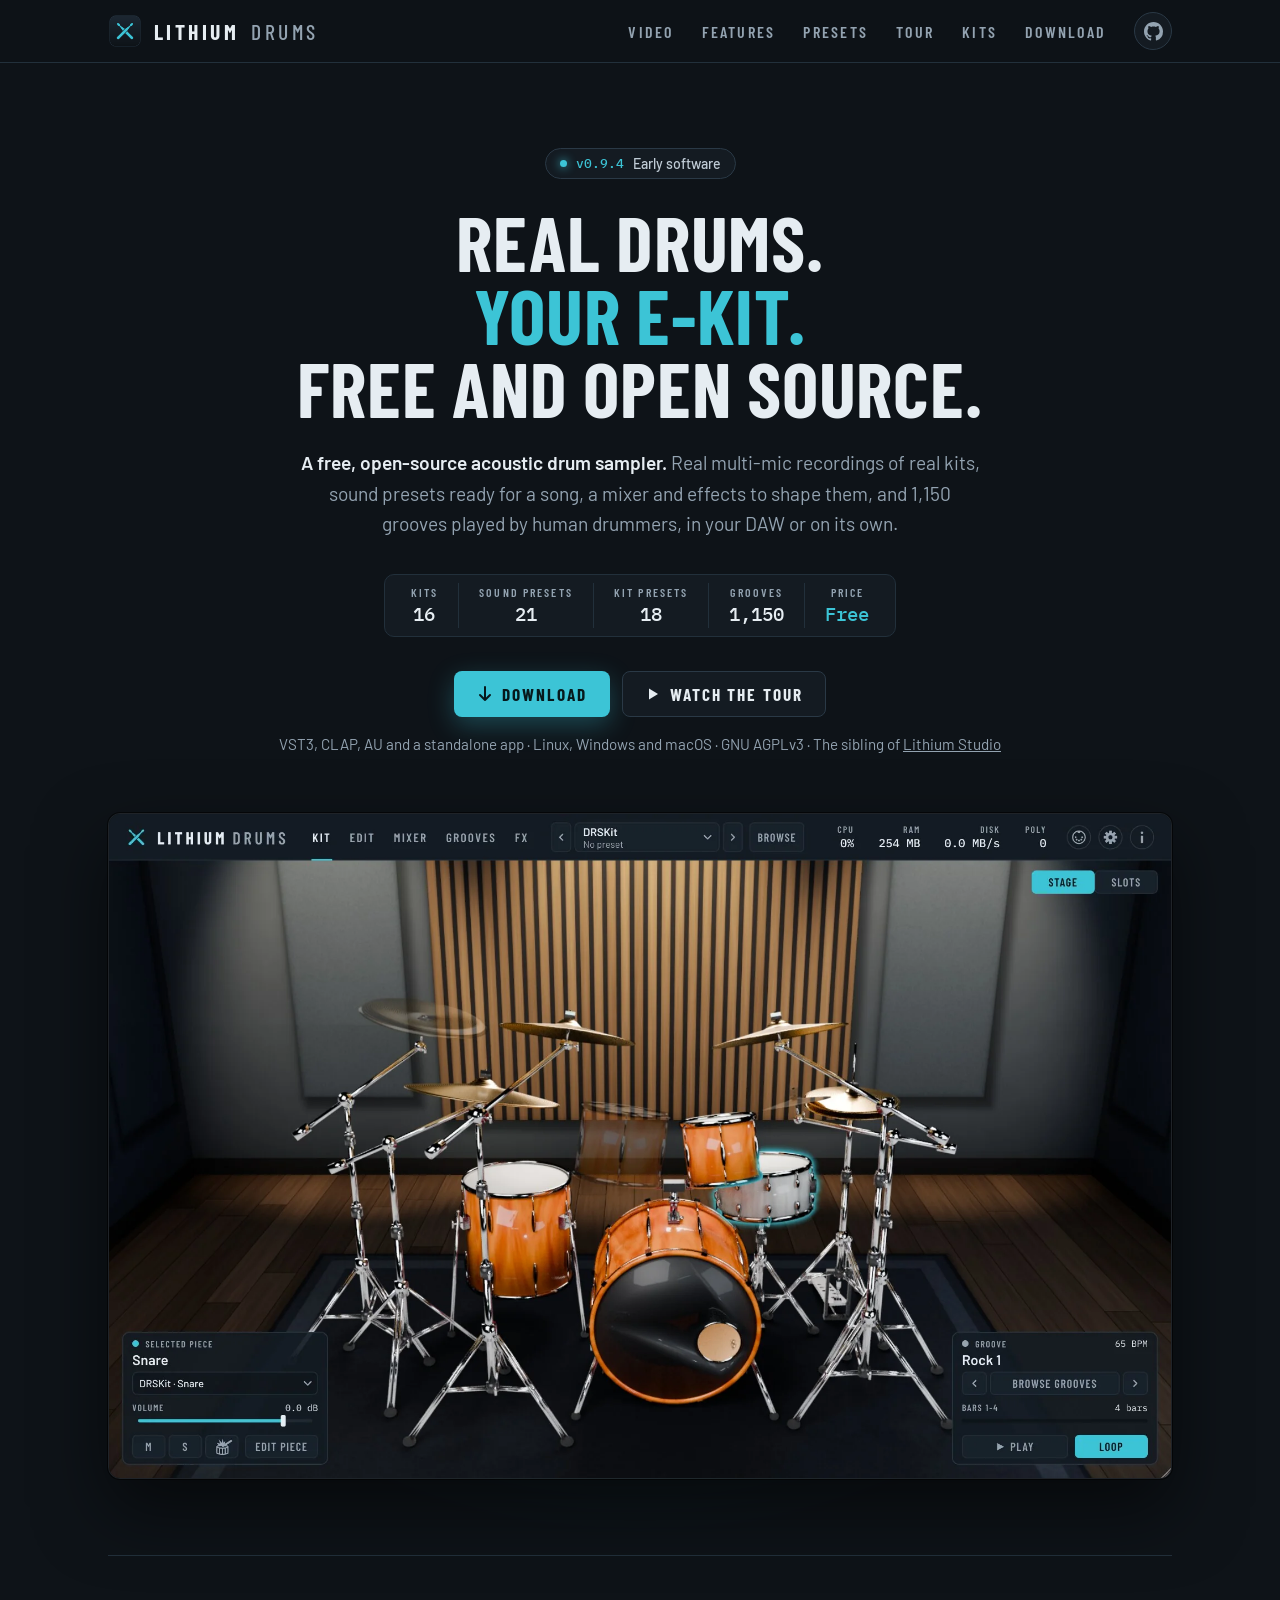
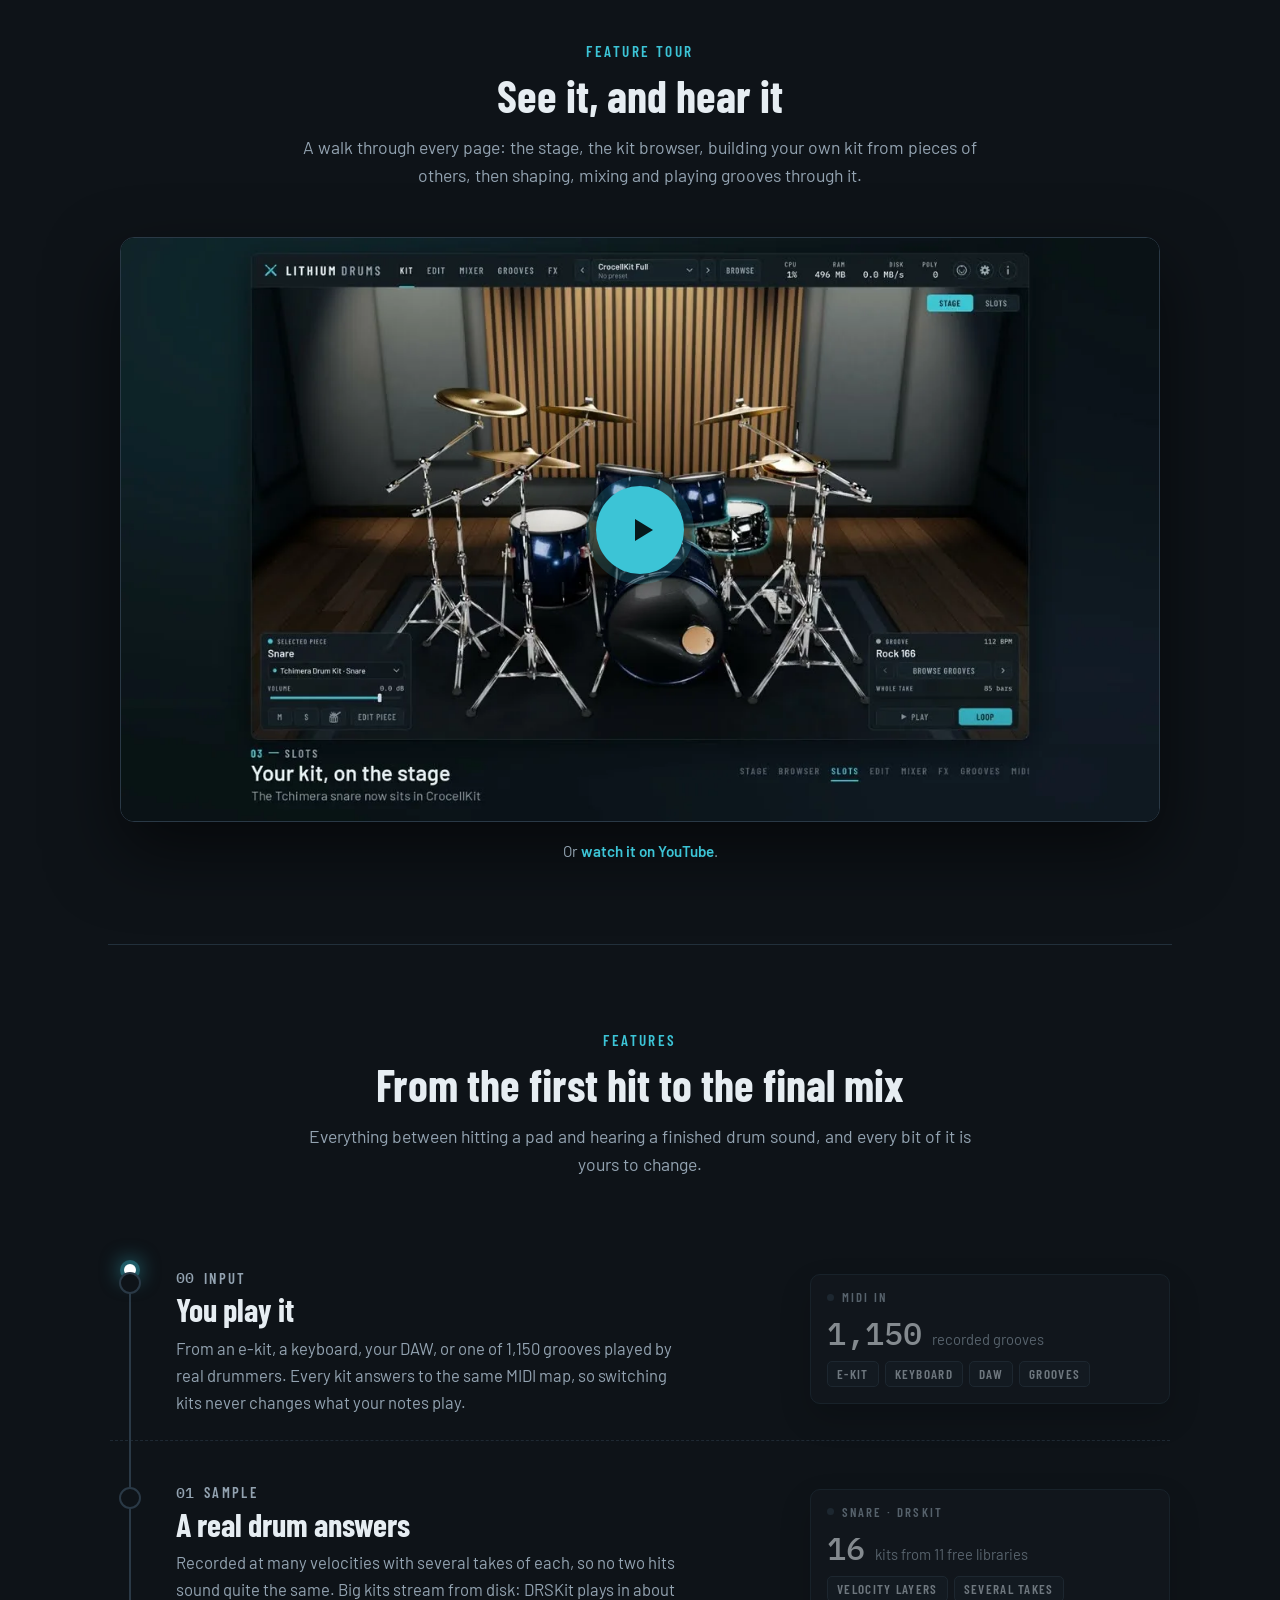
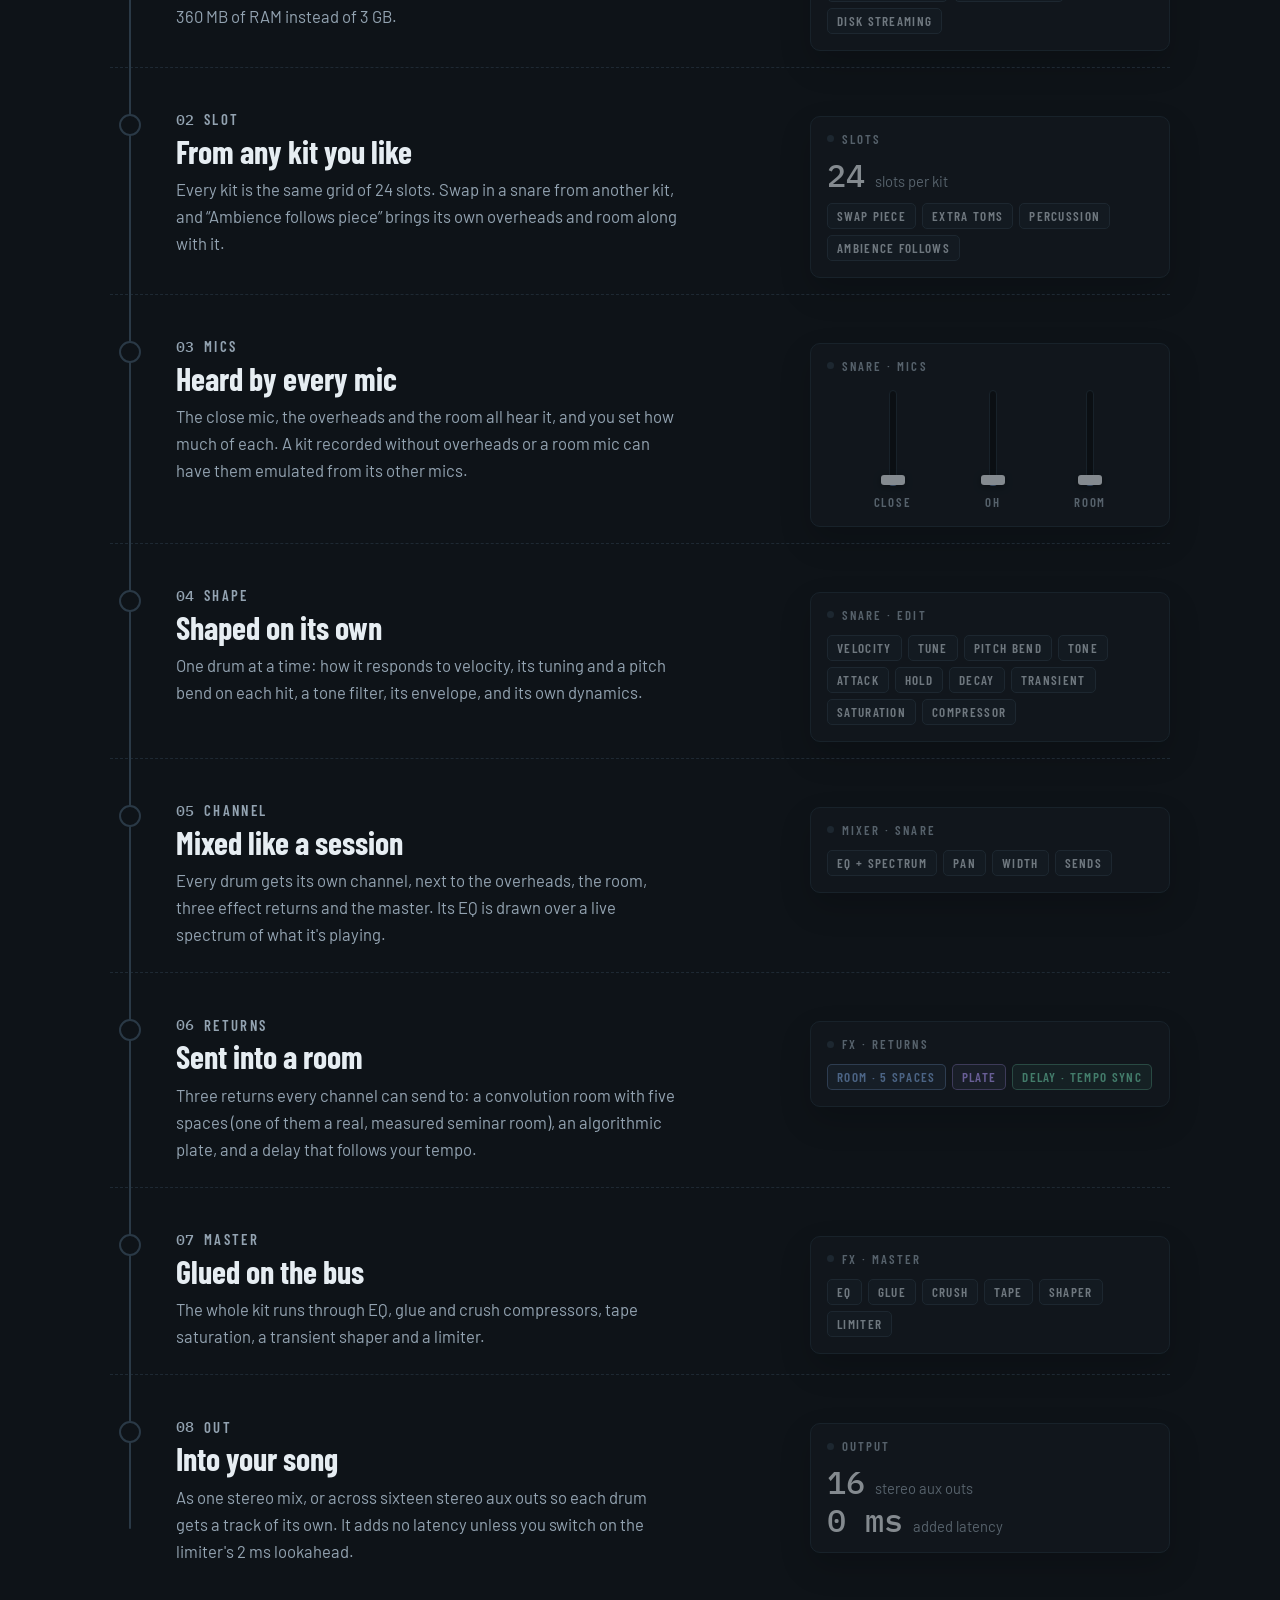
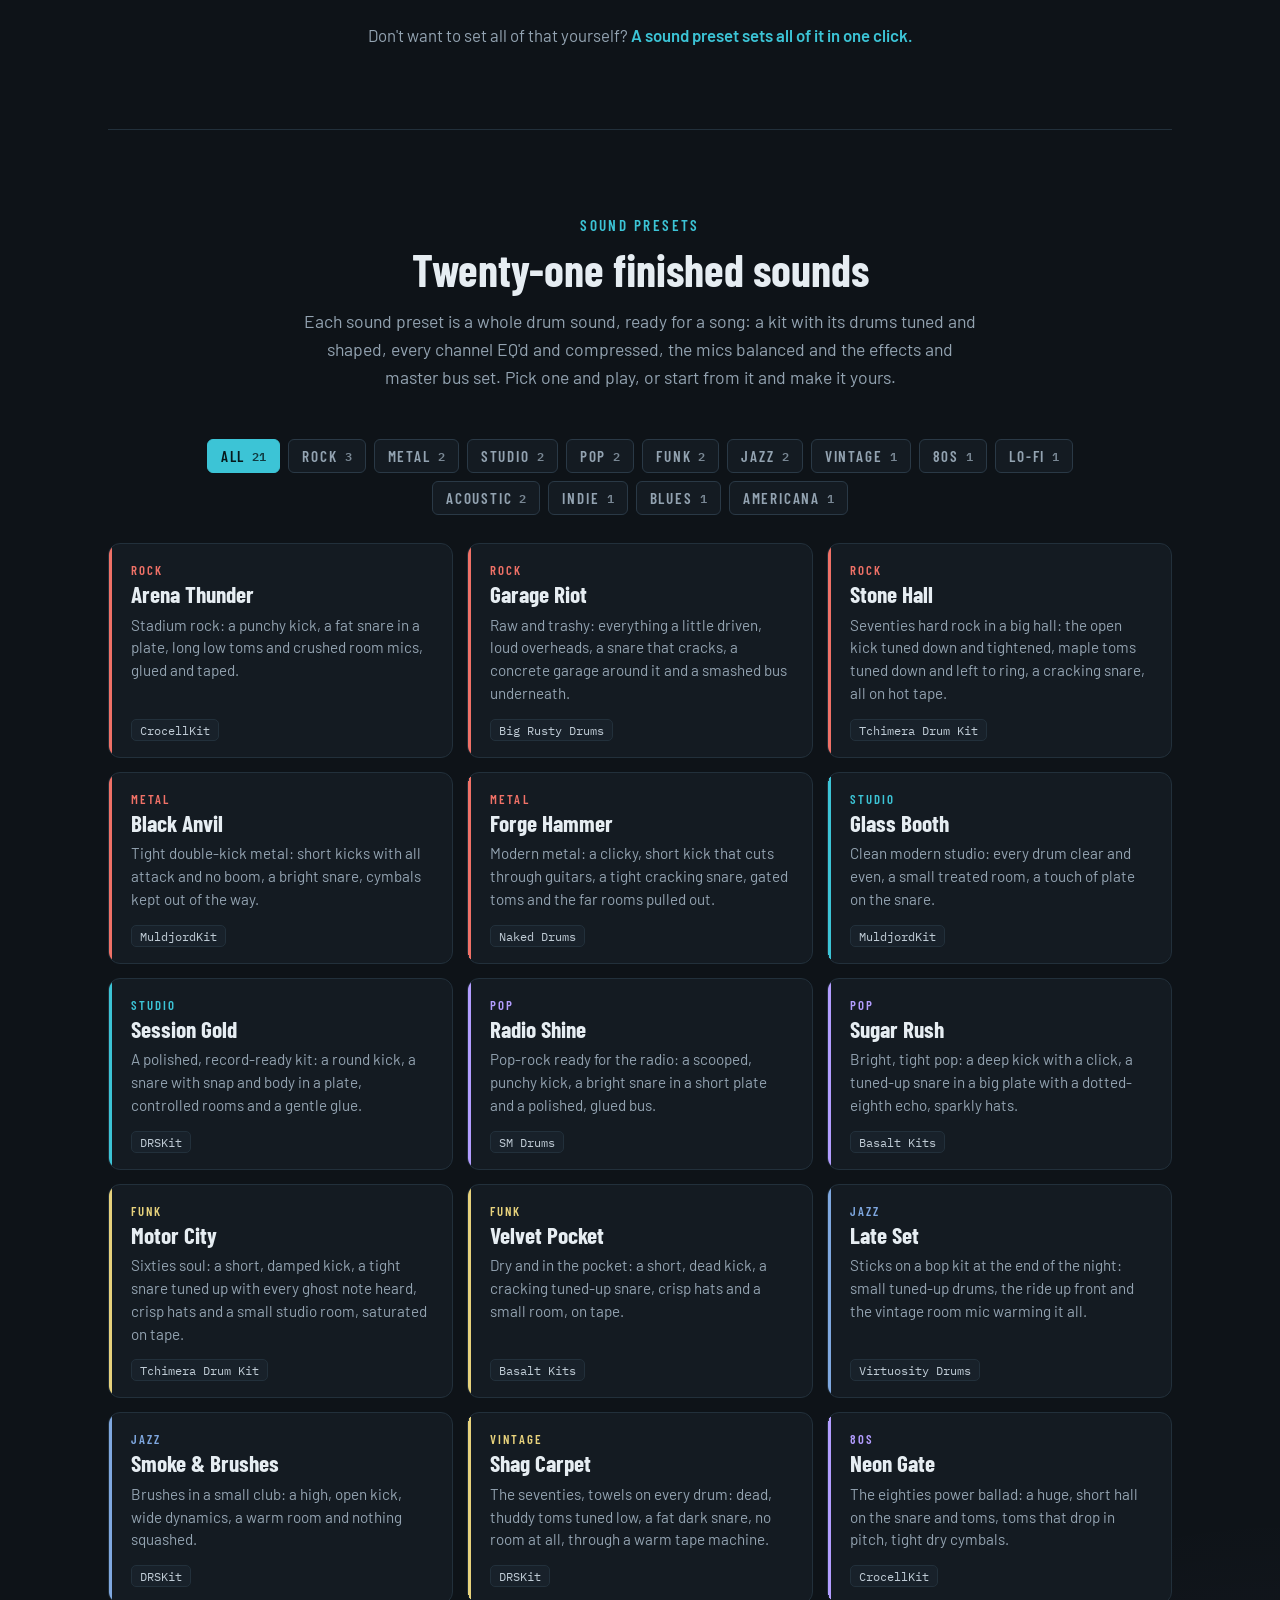
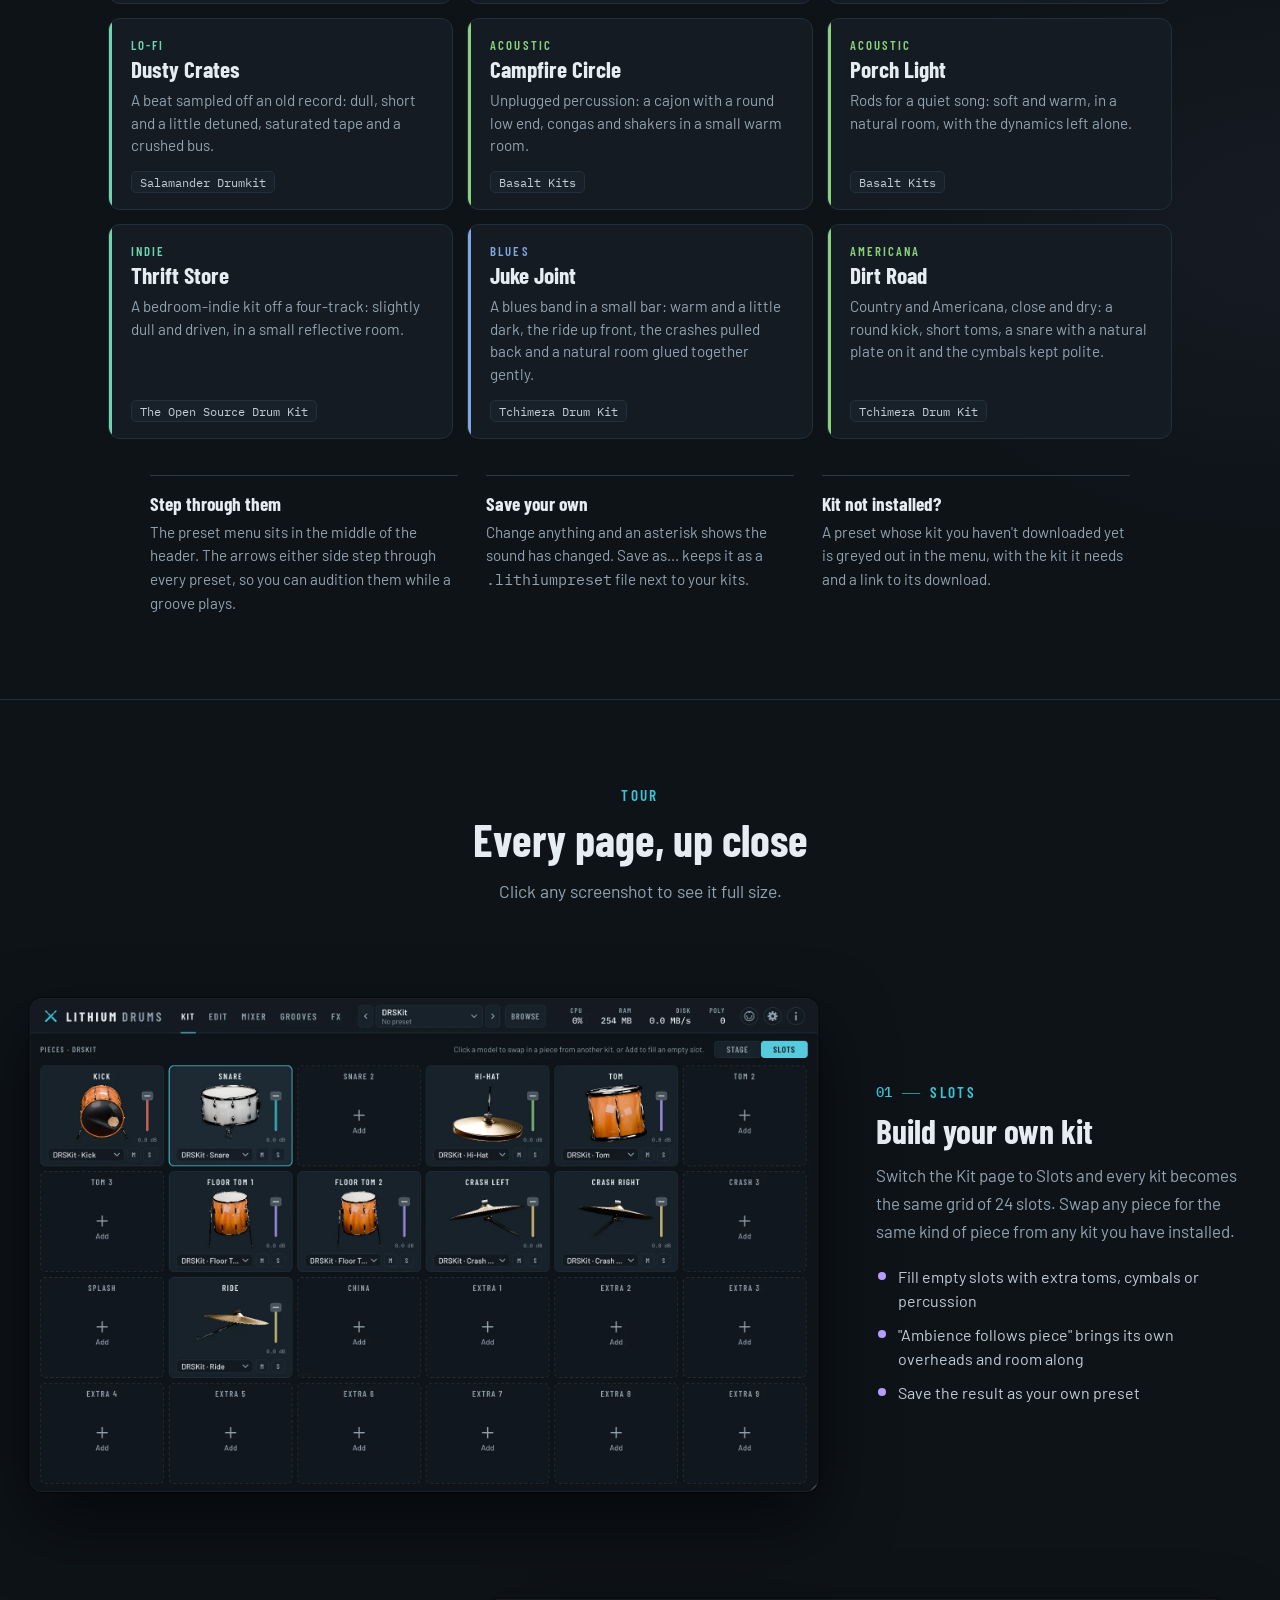
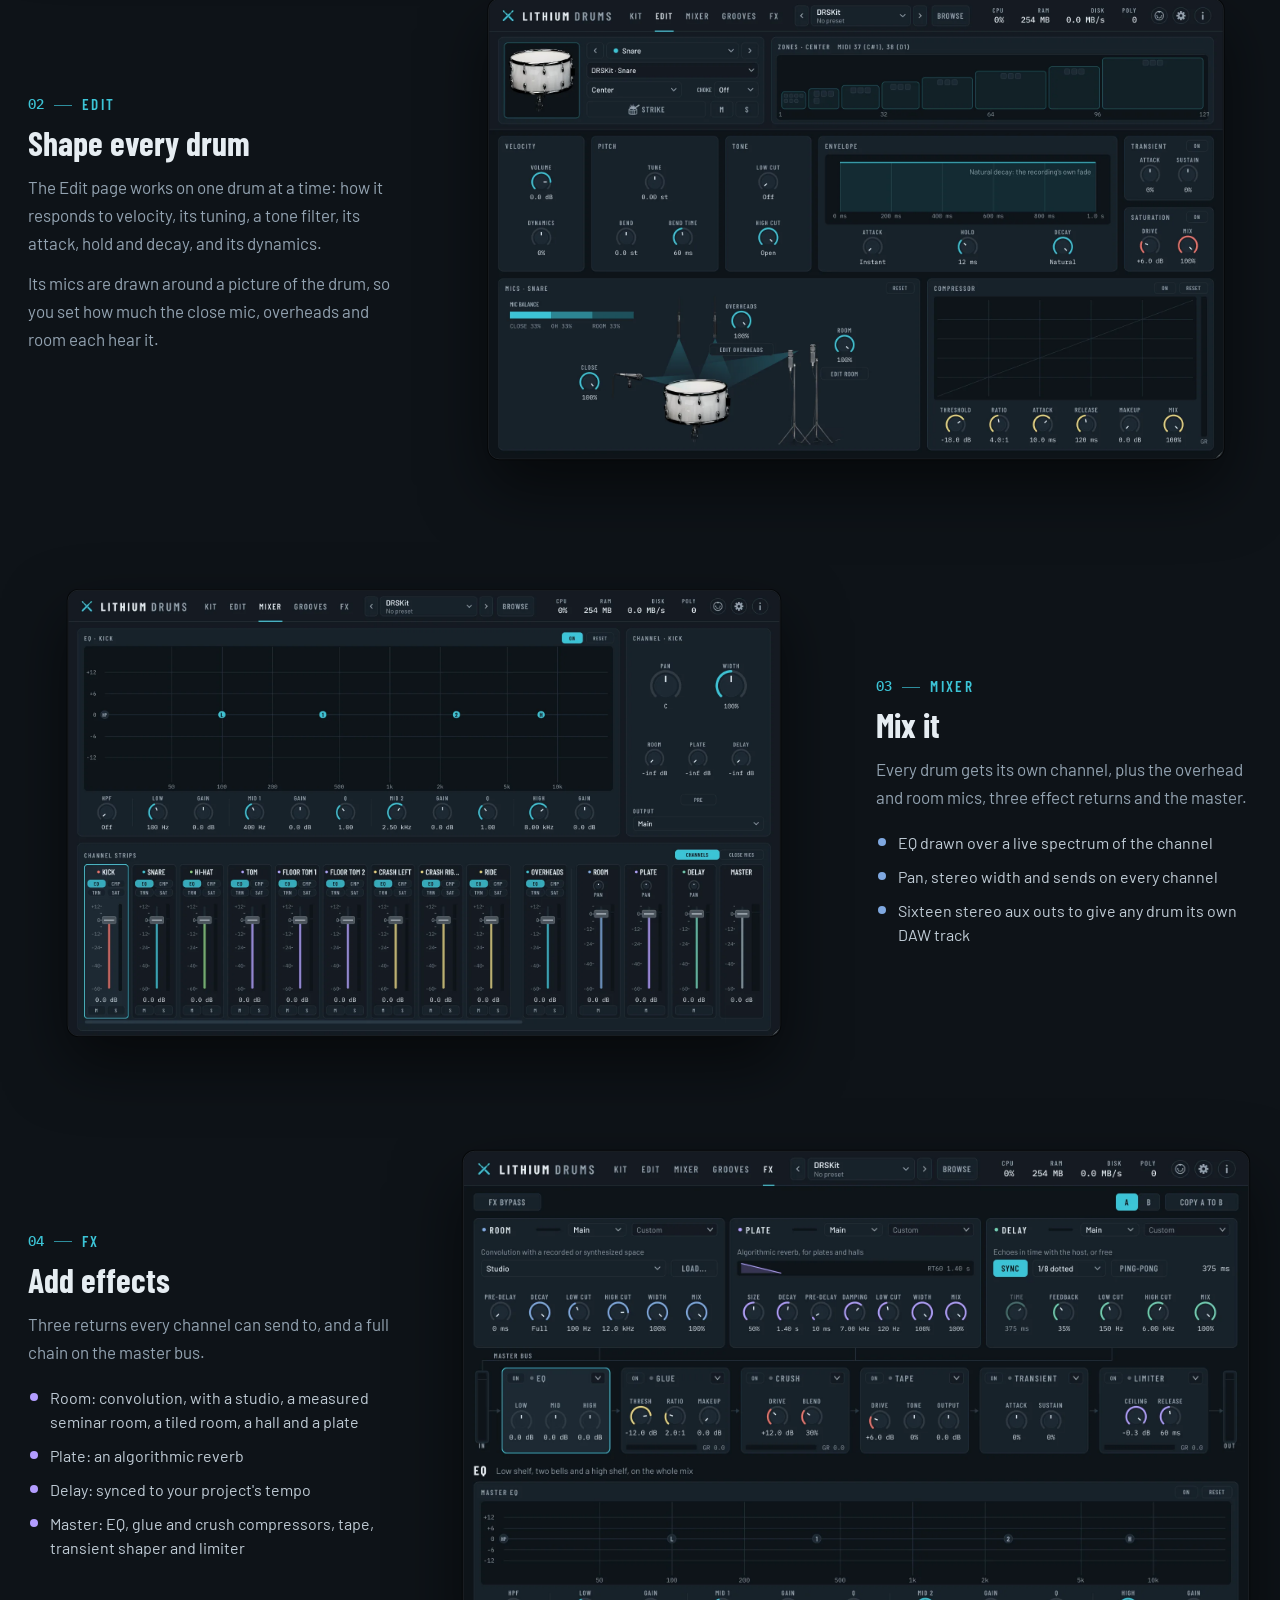
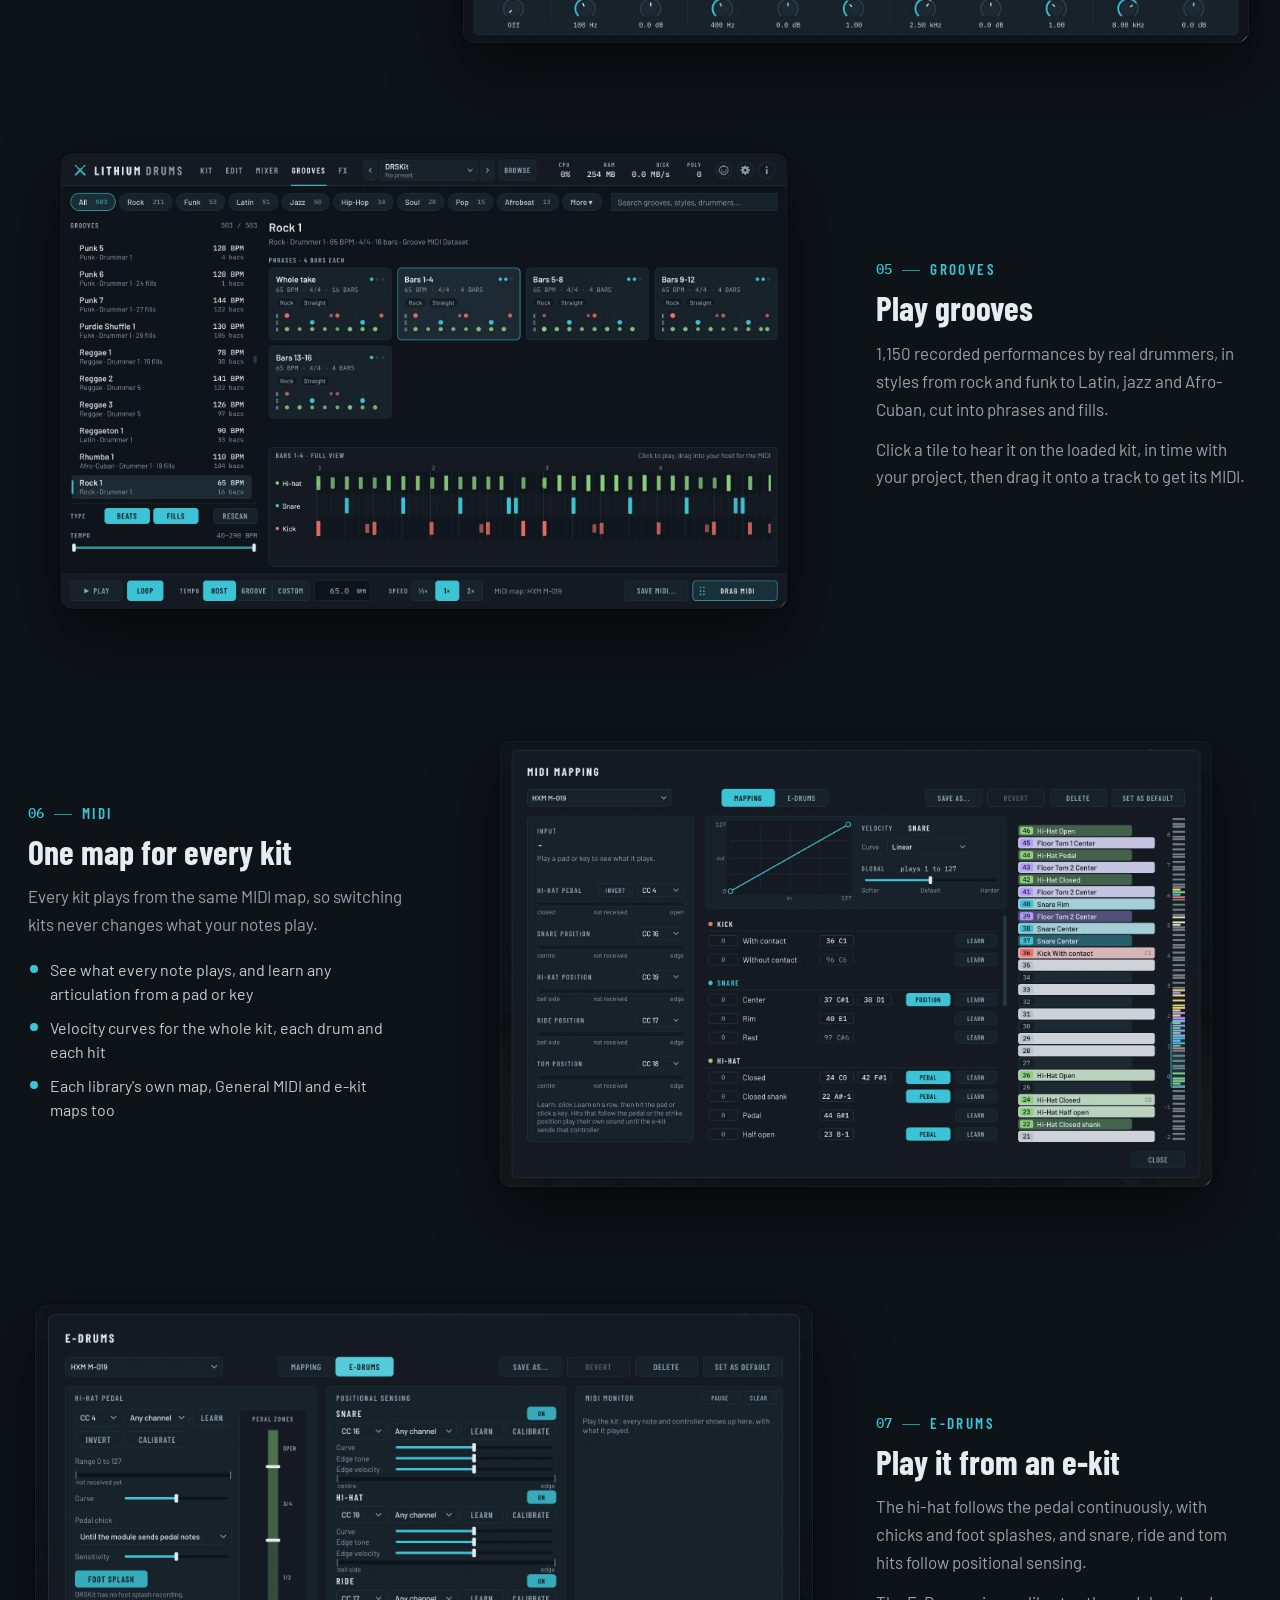
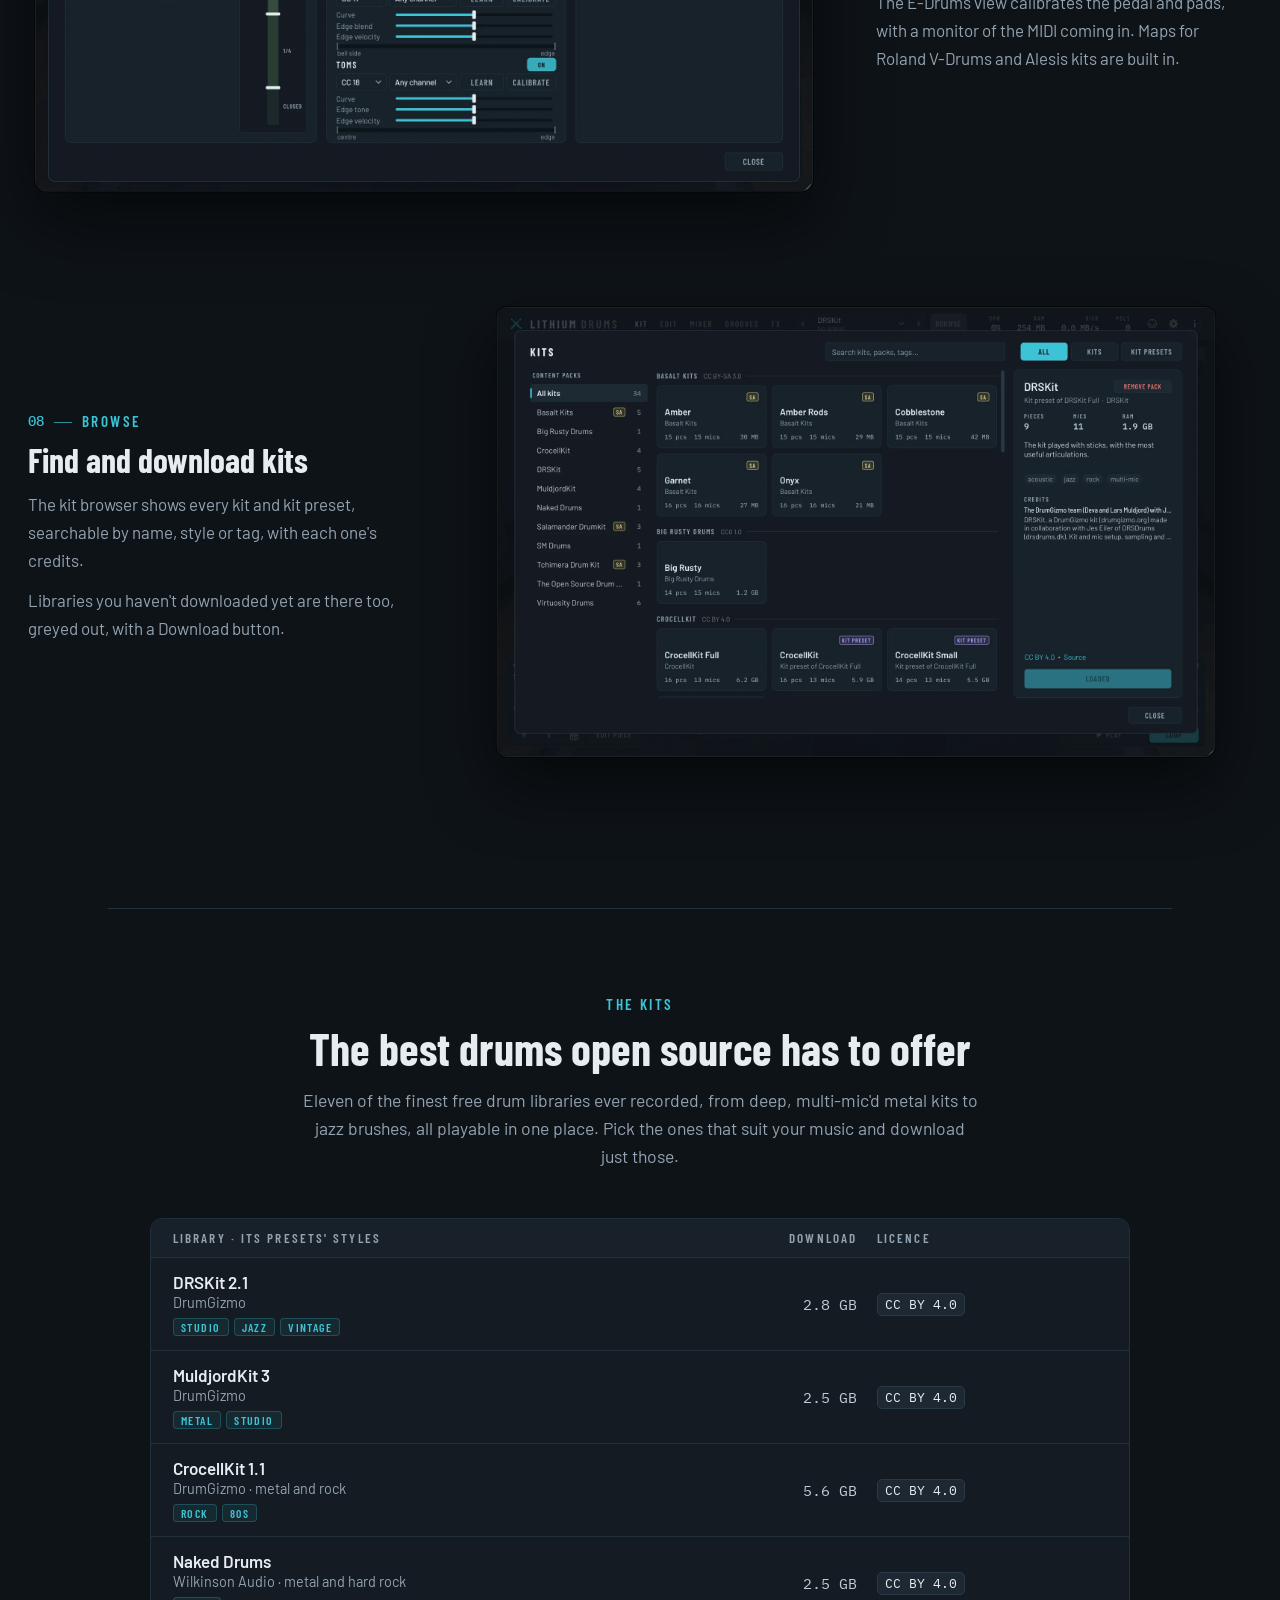
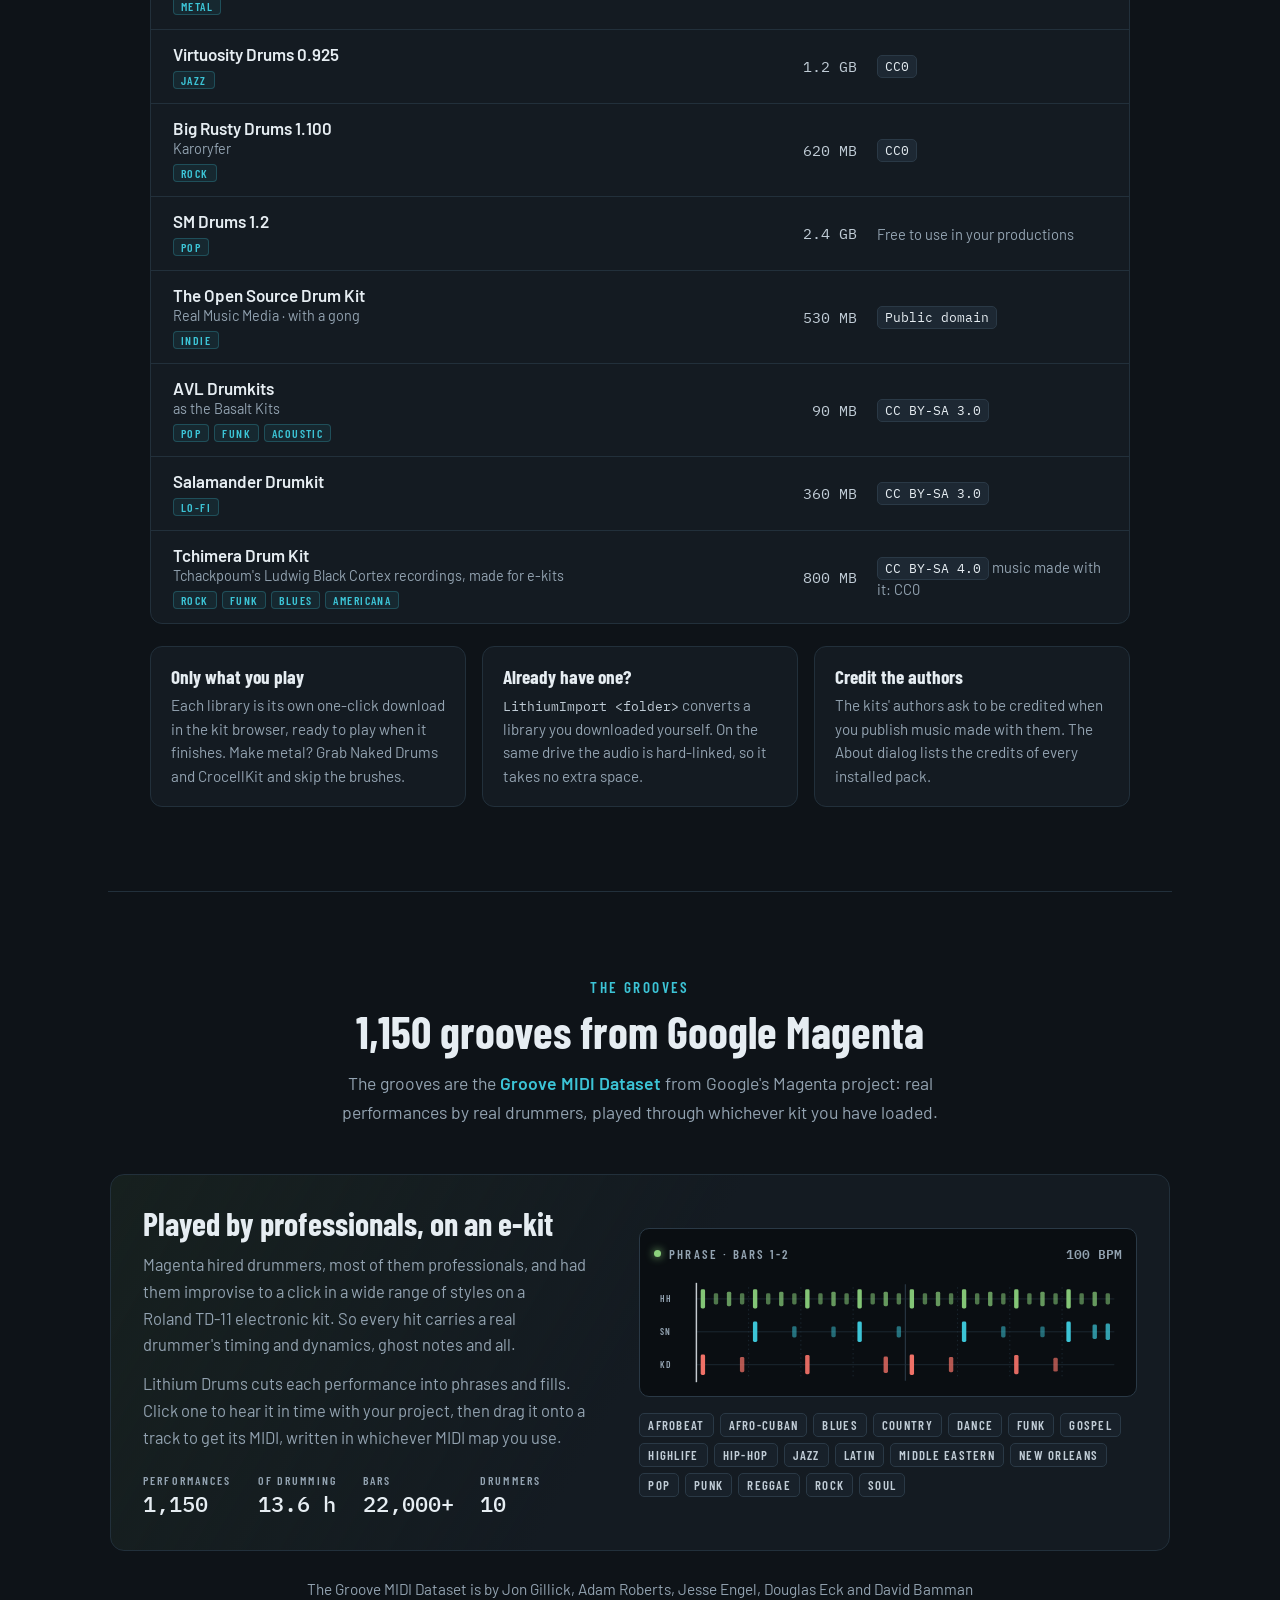
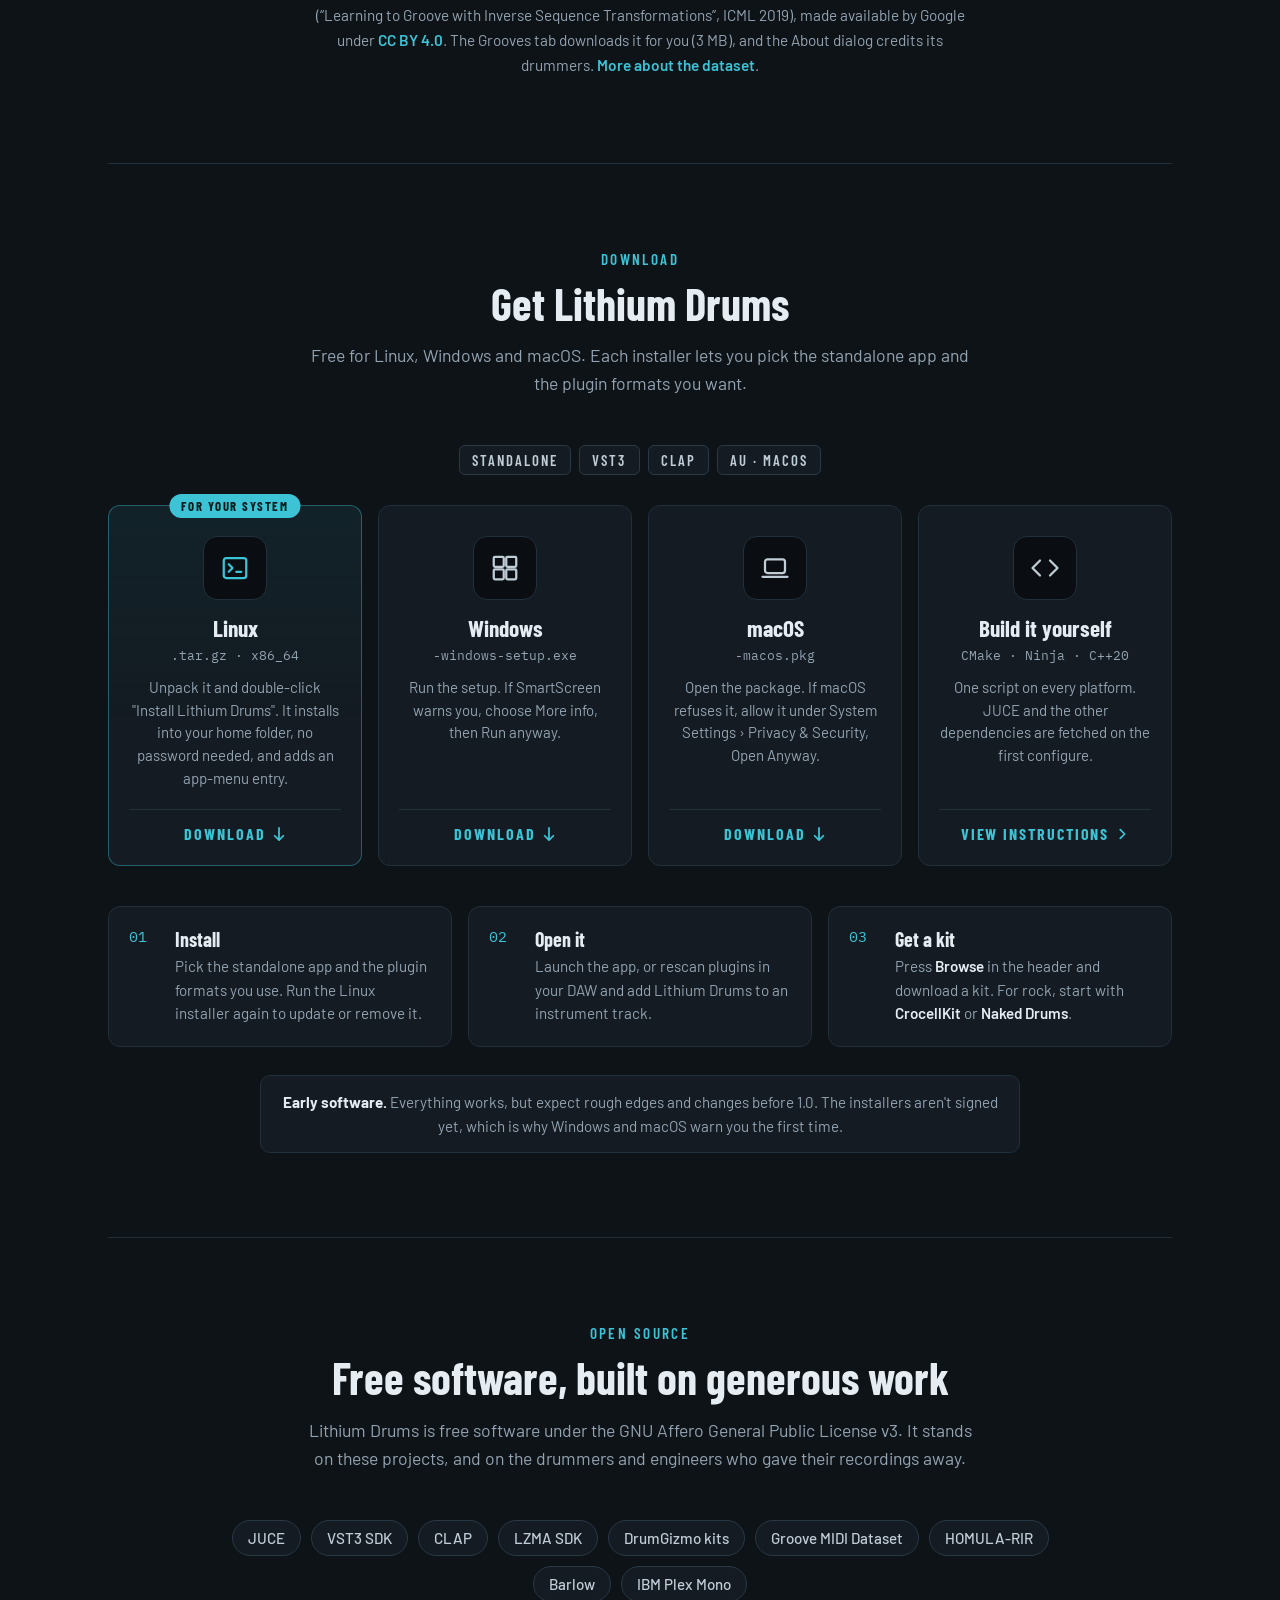
==== commit 86e78fcb: "html: add link for Lithium Studio" ====
--- a/lithium-drums/index.html
+++ b/lithium-drums/index.html
@@ -65,7 +65,7 @@
           Watch the tour
         </a>
       </p>
-      <p class="platforms hero-in" style="--hero-delay:.36s">VST3, CLAP, AU and a standalone app · Linux, Windows and macOS · GNU AGPLv3</p>
+      <p class="platforms hero-in" style="--hero-delay:.36s">VST3, CLAP, AU and a standalone app · Linux, Windows and macOS · GNU AGPLv3 · The sibling of <a href="../lithium-studio/">Lithium Studio</a></p>
 
       <div class="hero-shot shot screen-card hero-in" style="--hero-delay:.44s">
         <img src="assets/kit.webp" width="1920" height="1200" alt="The Kit page: a drum kit on stage in a studio room, with the selected piece and the groove player in the corners" fetchpriority="high">
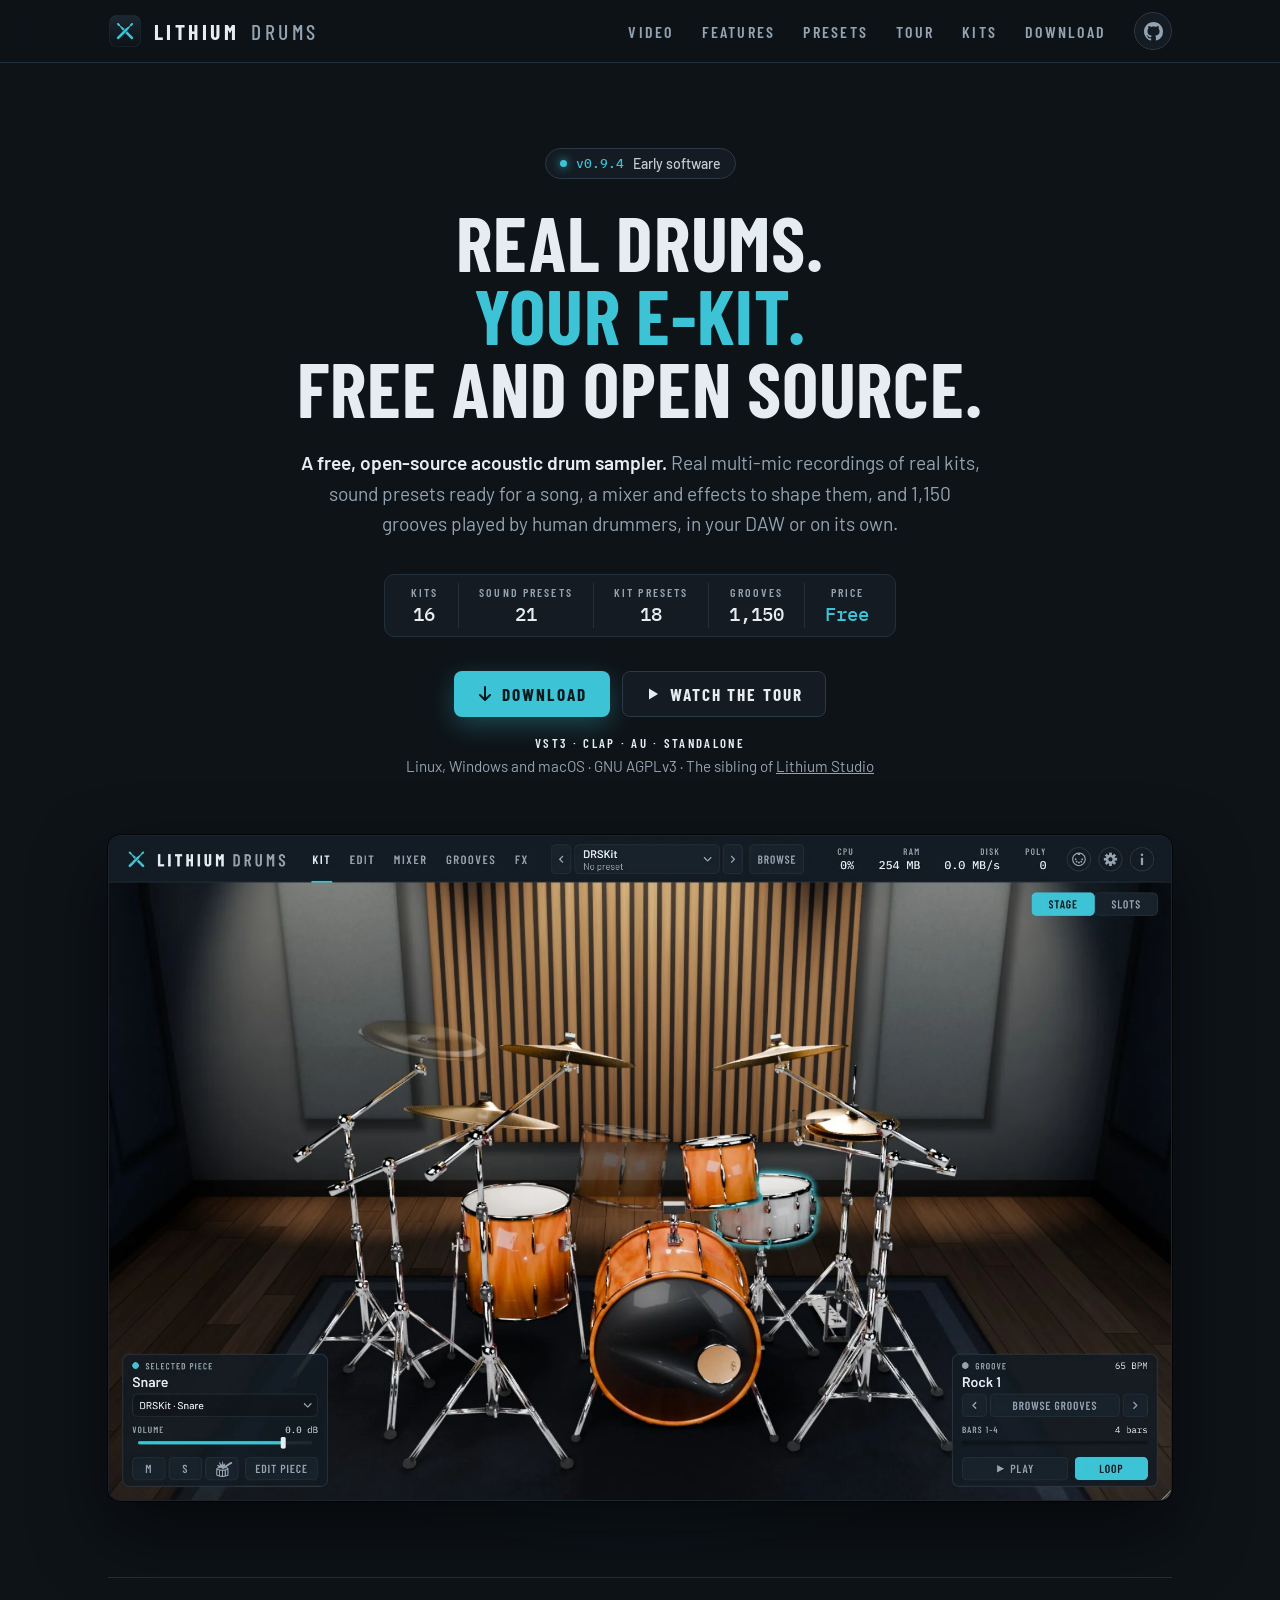
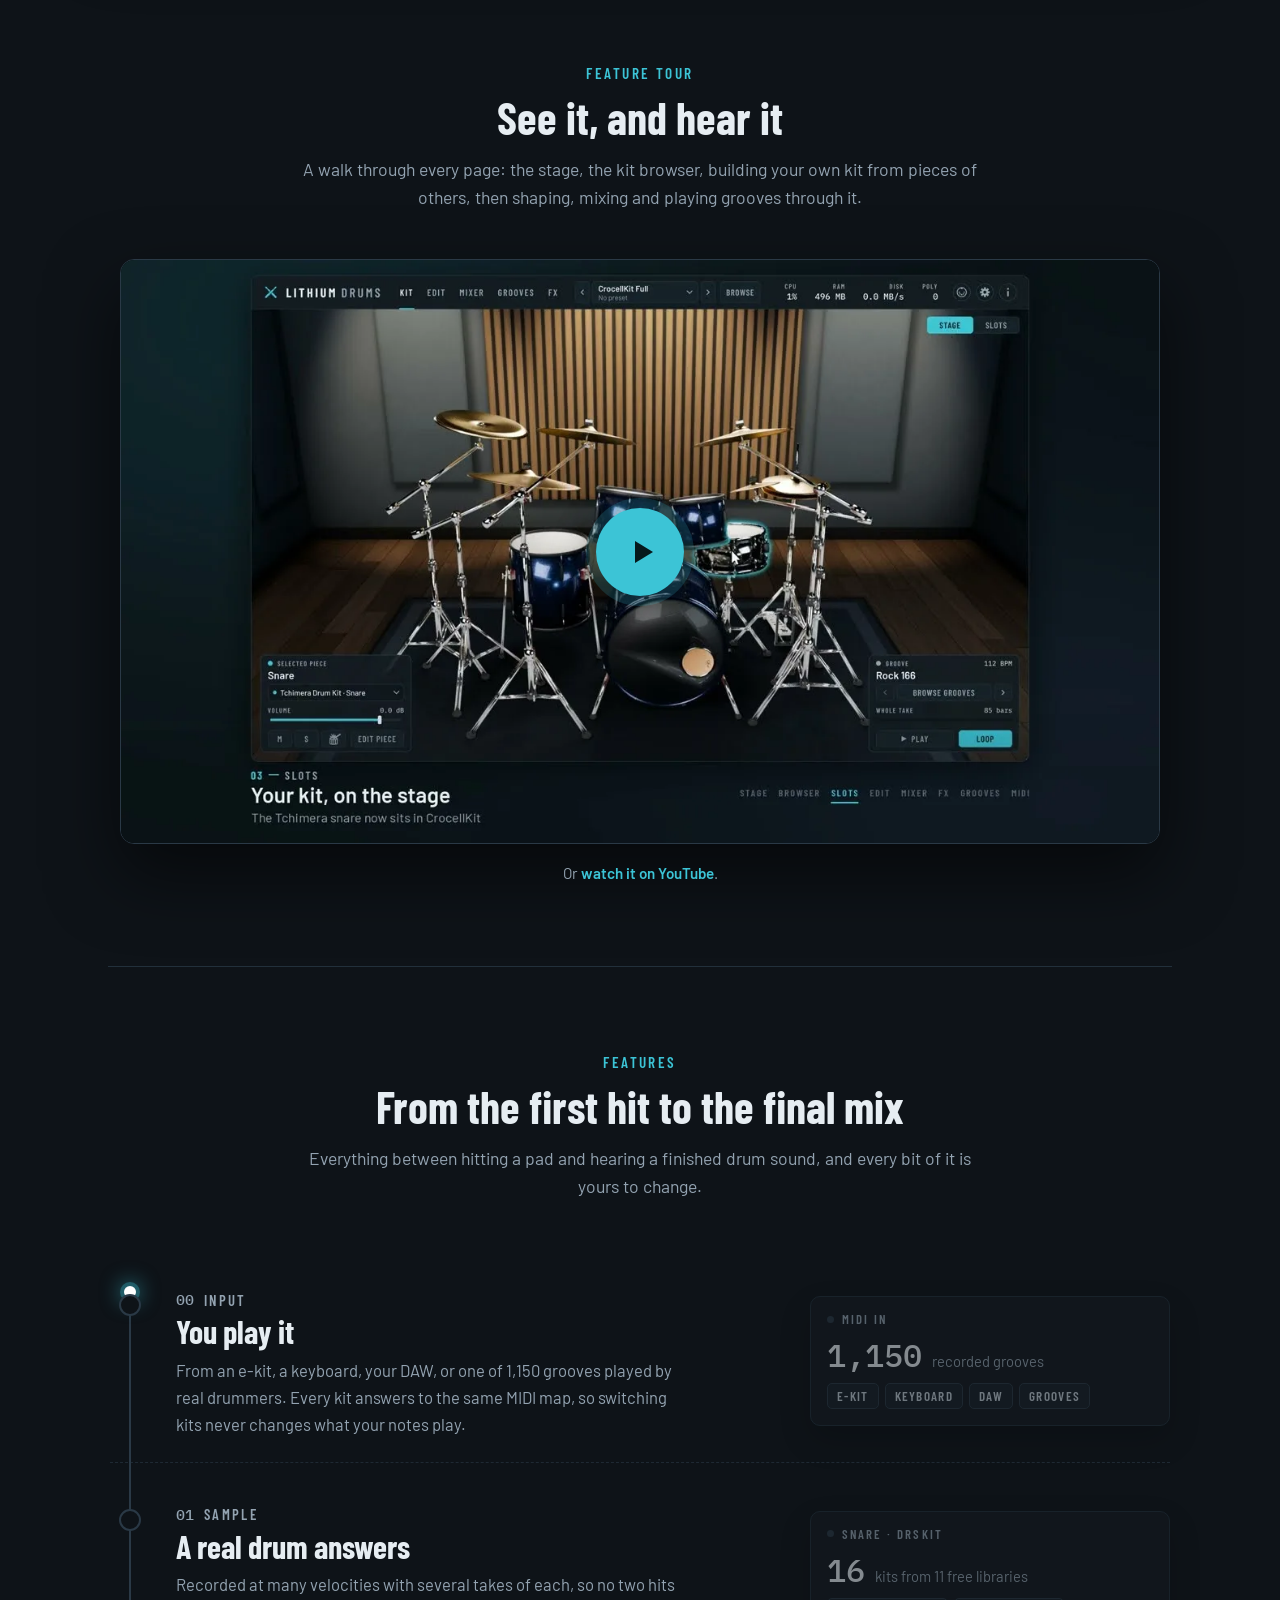
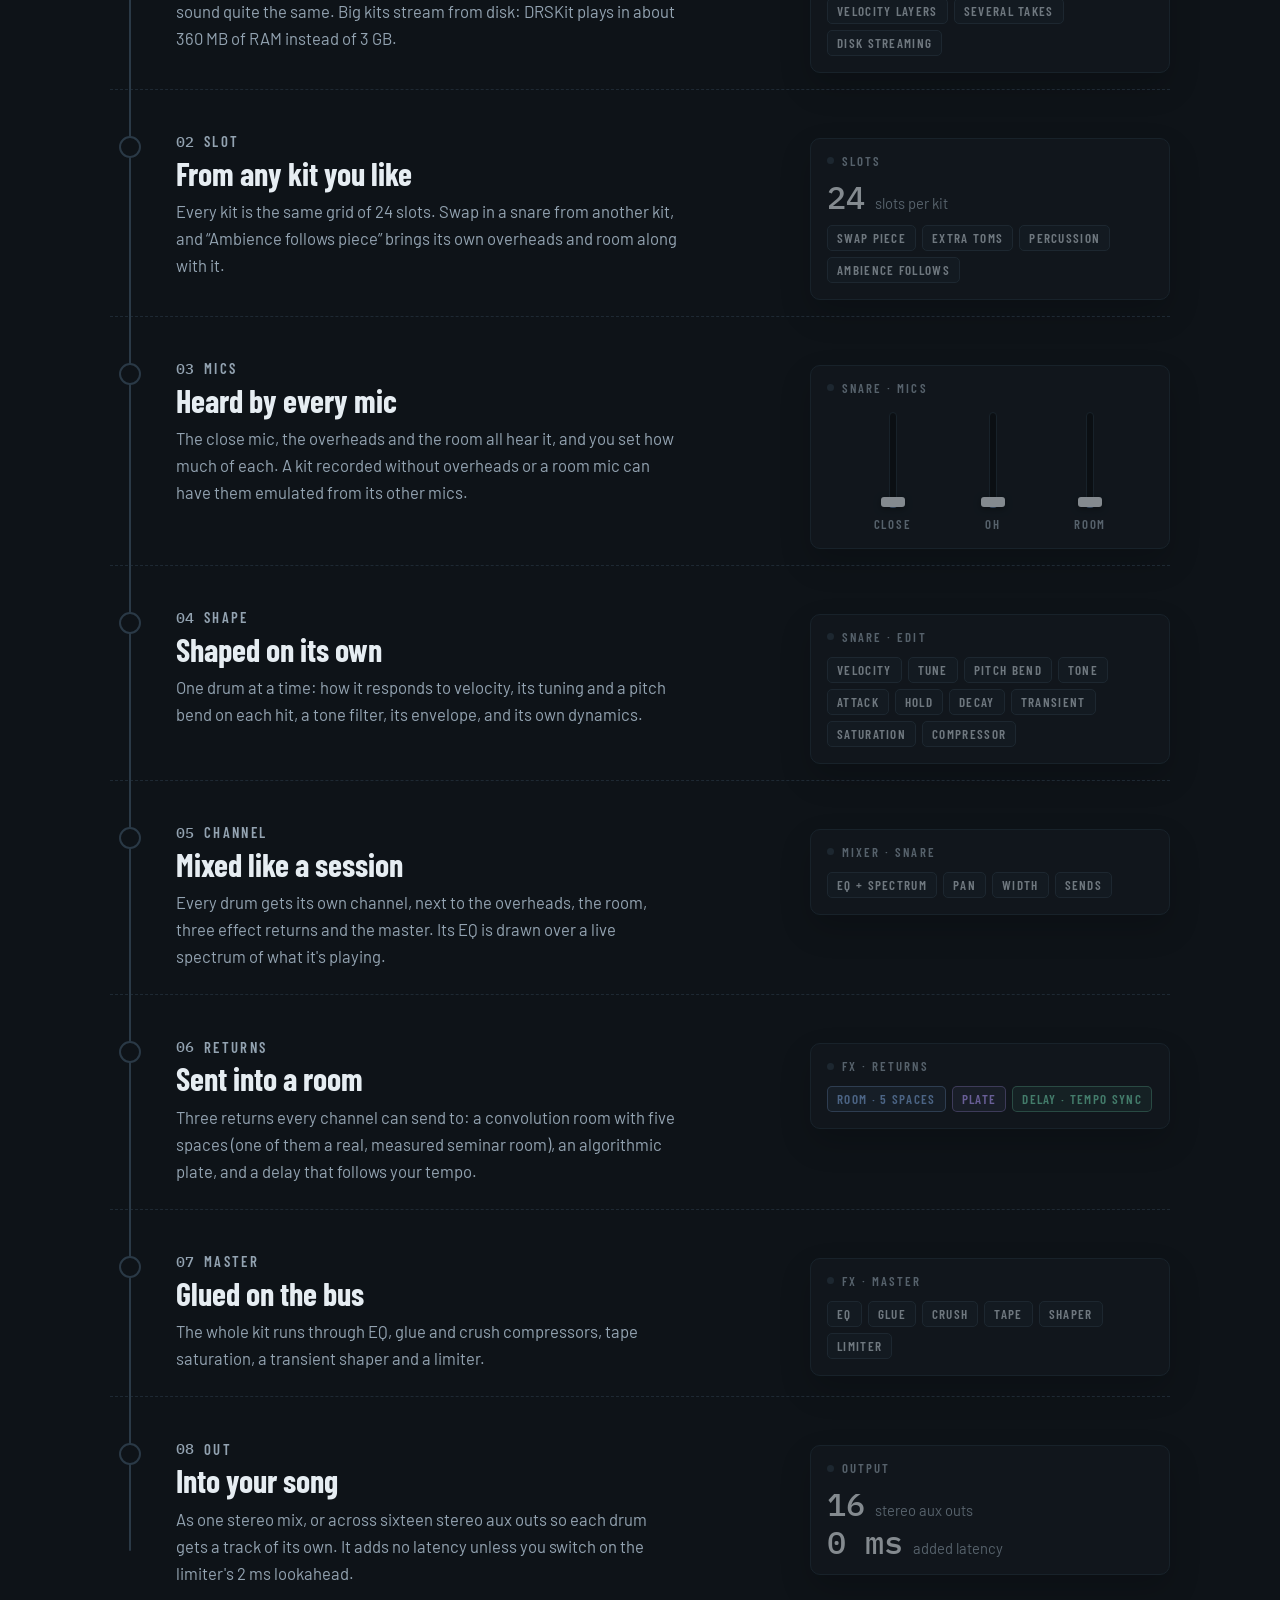
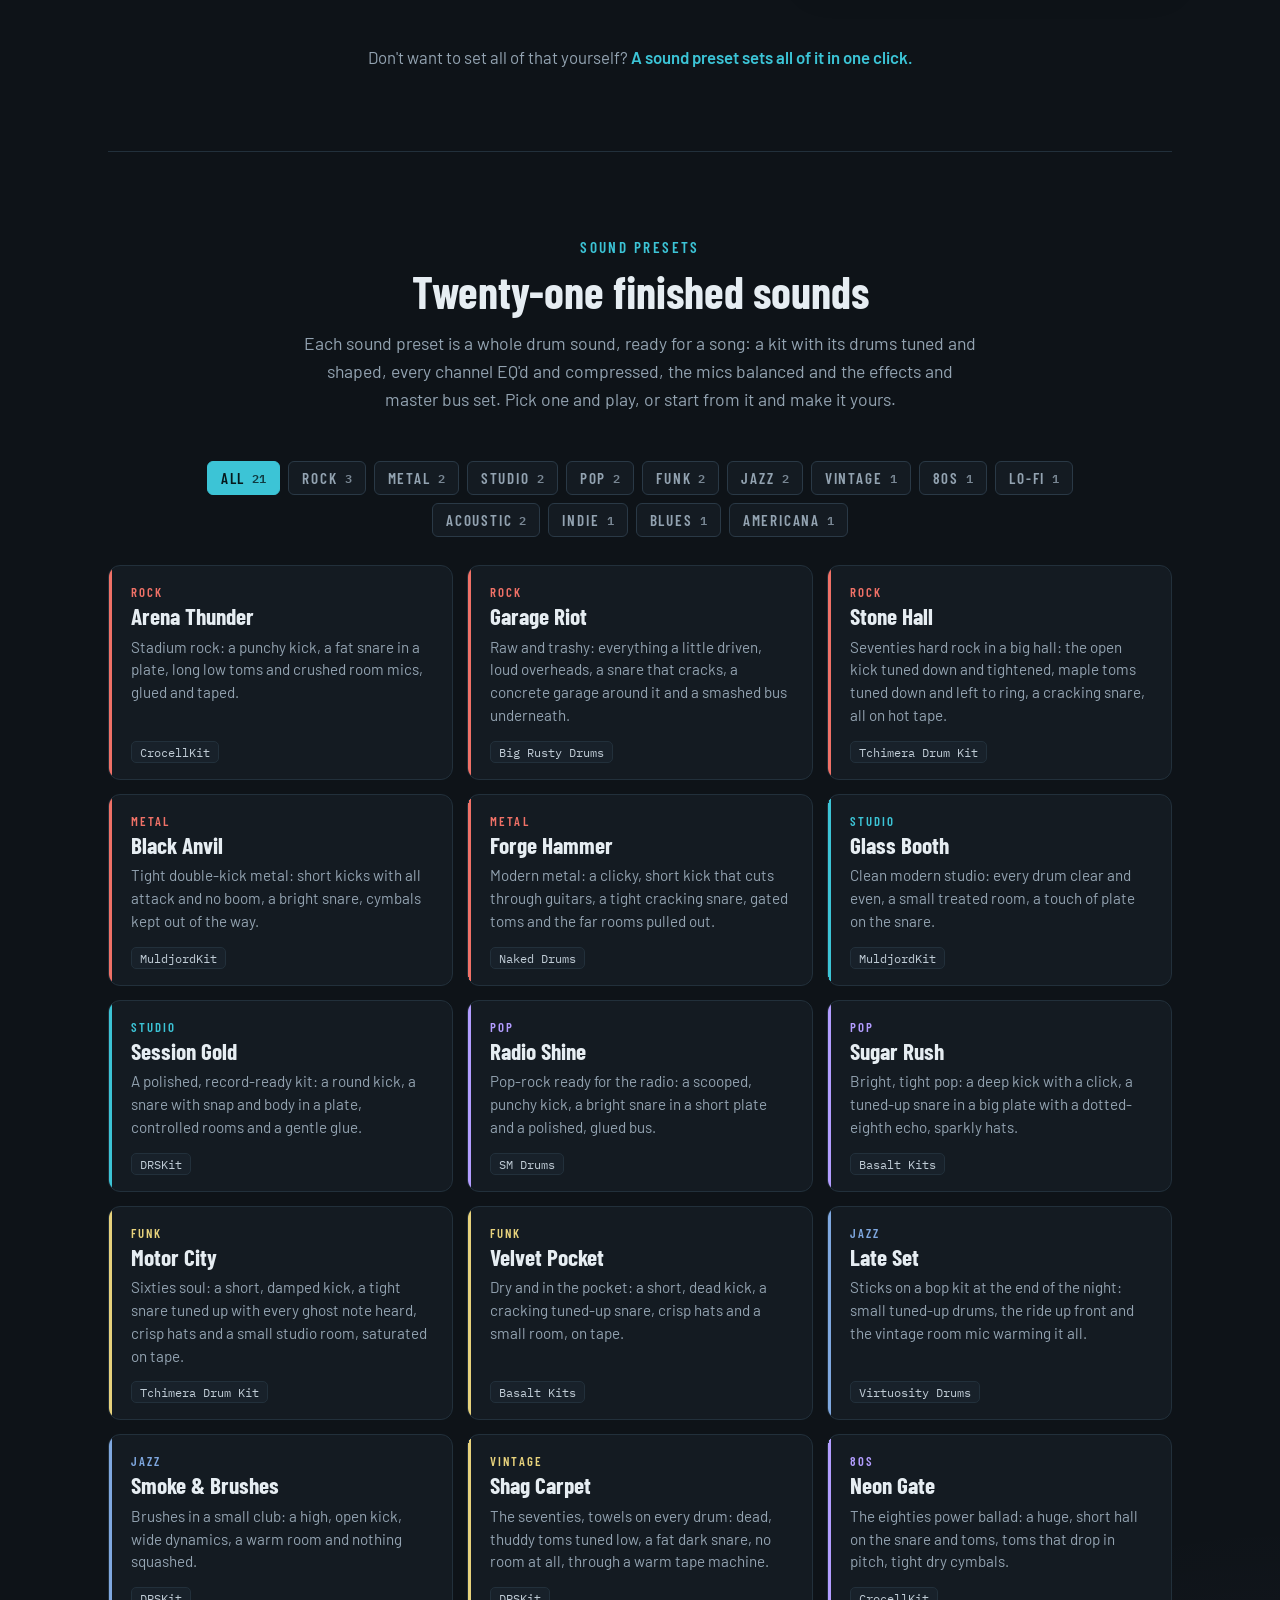
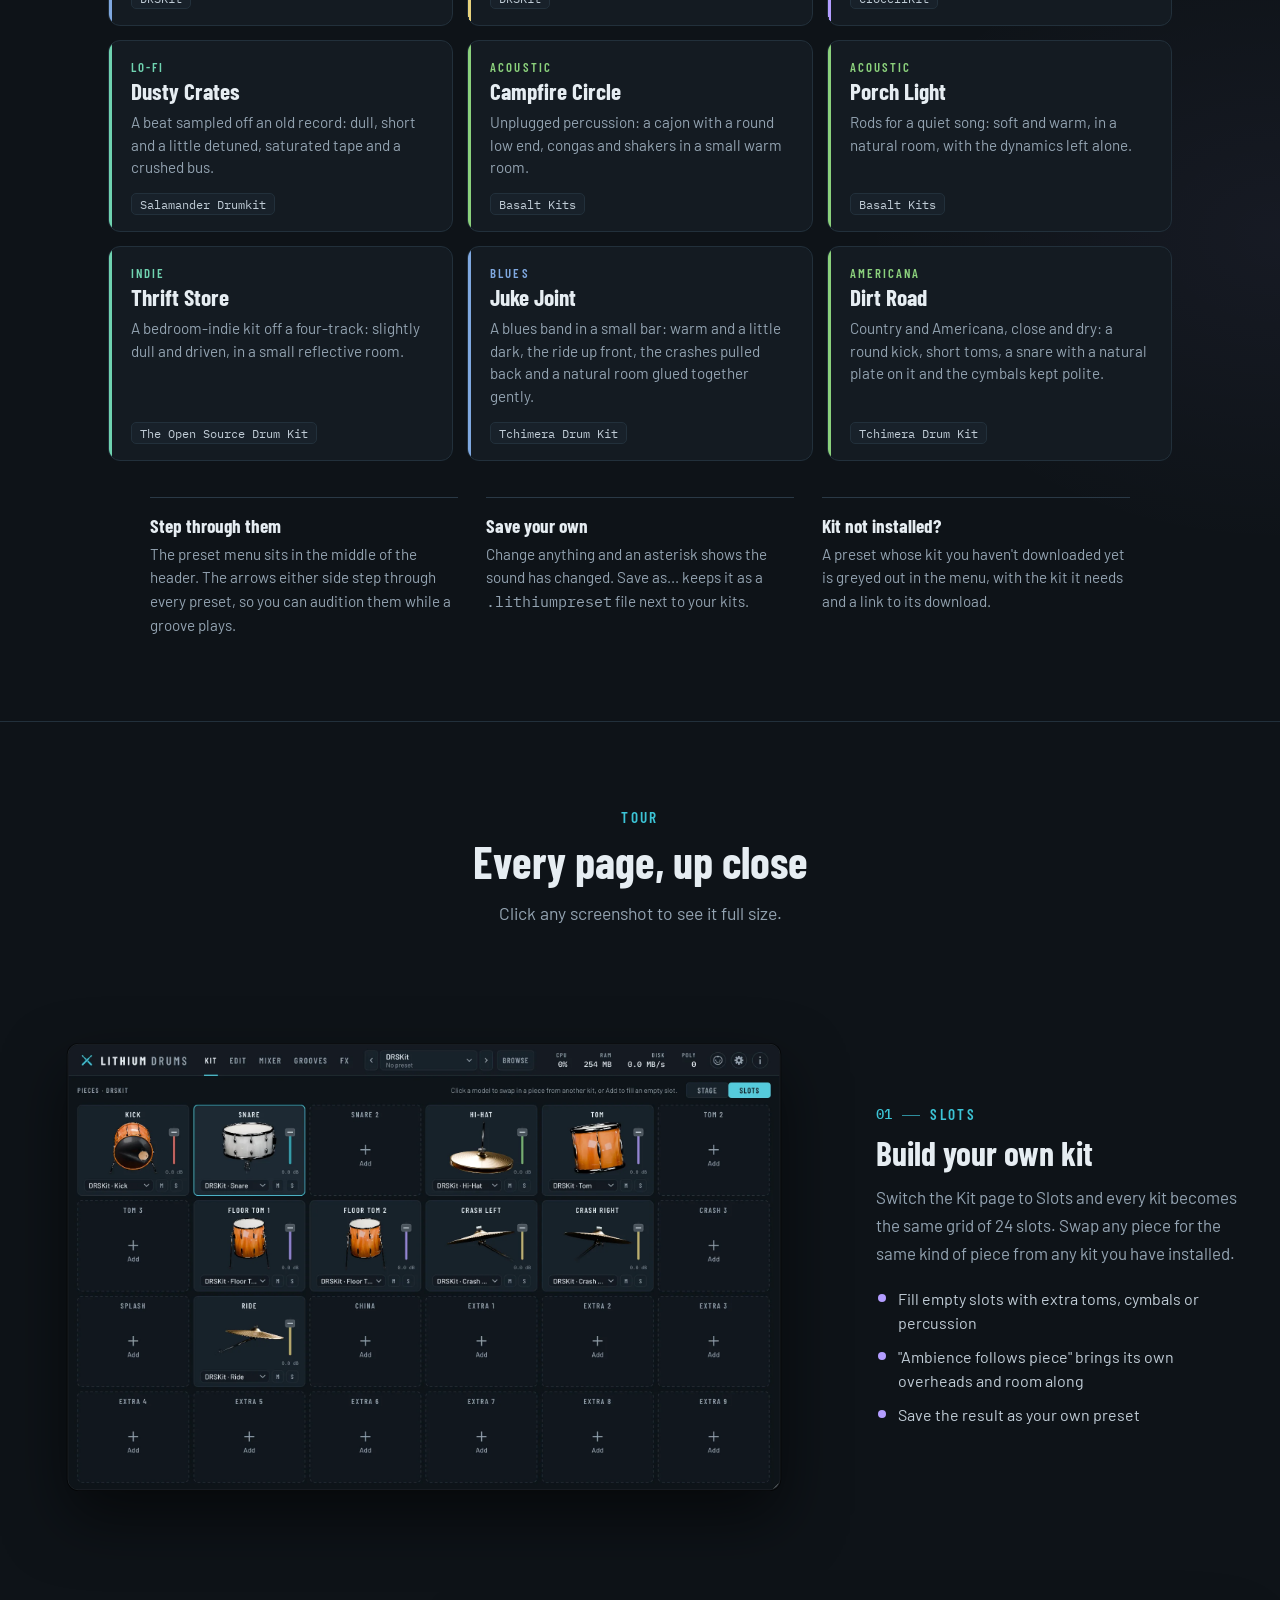
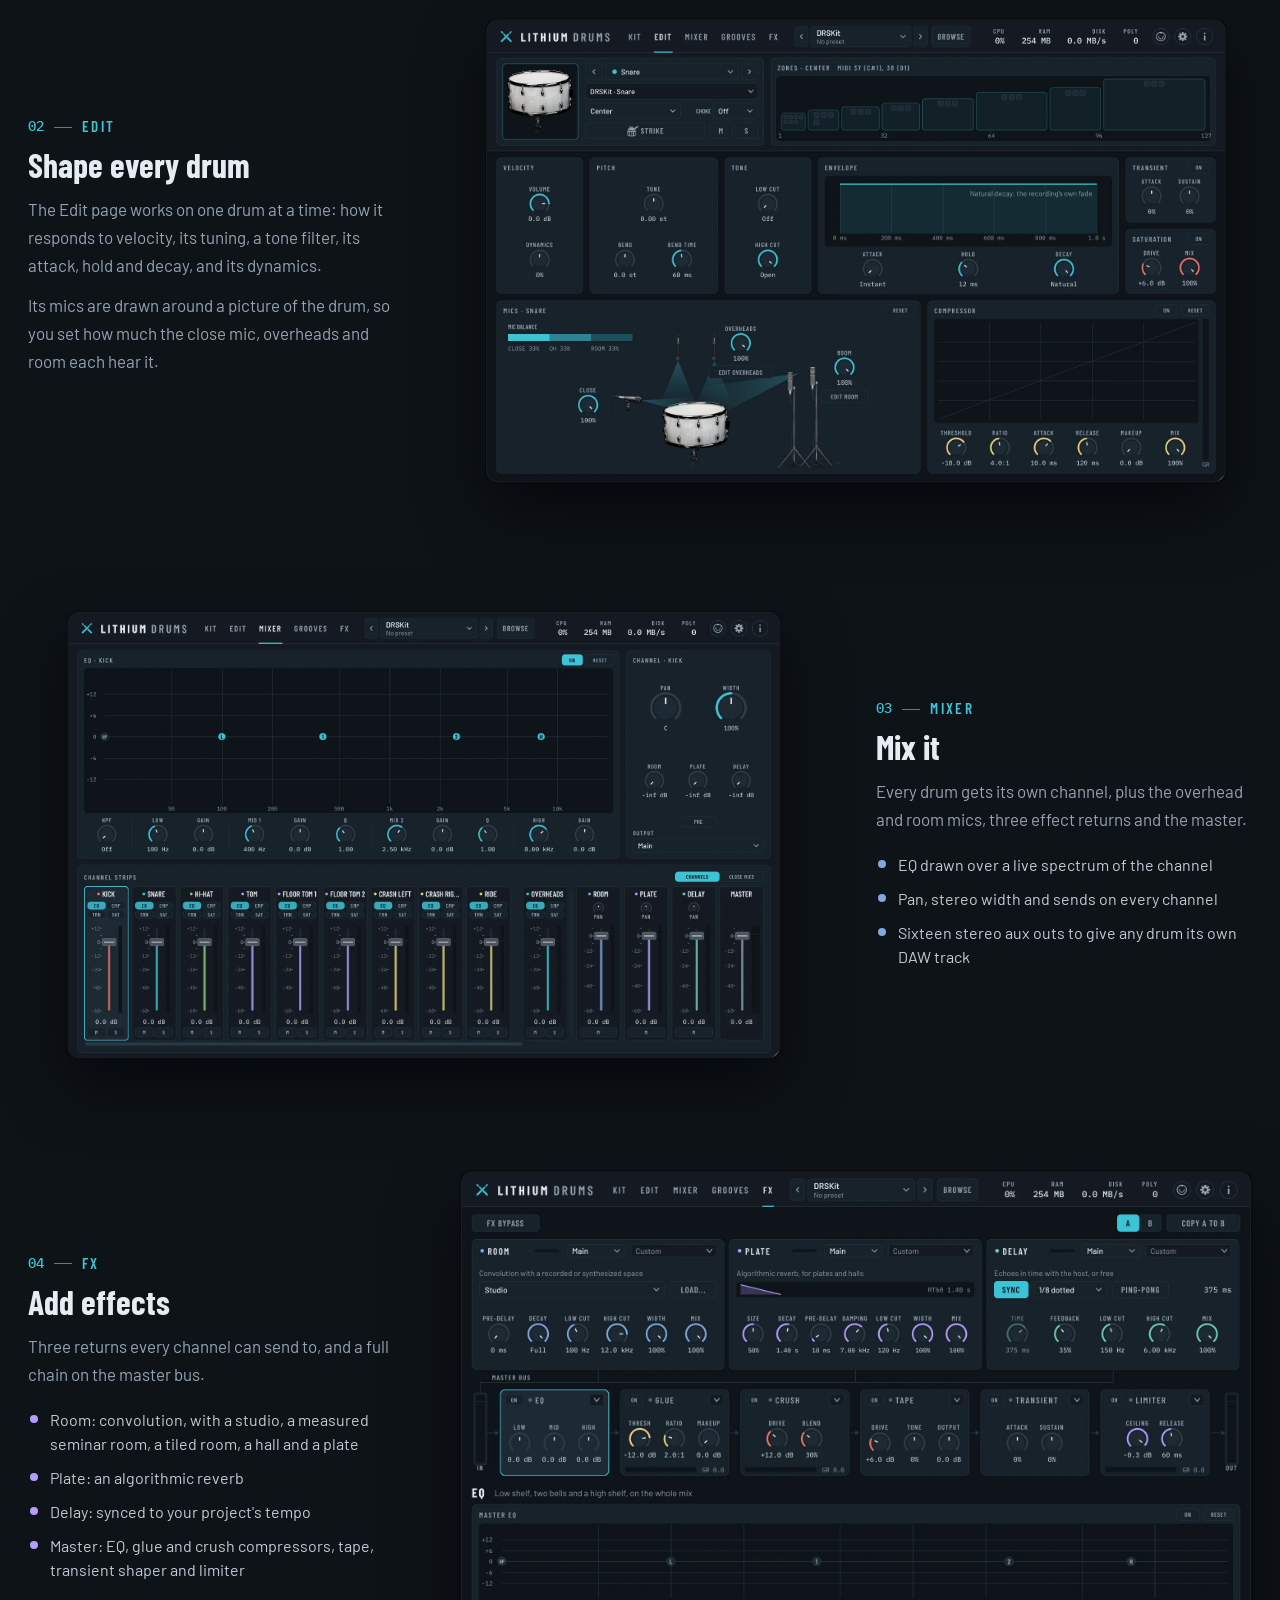
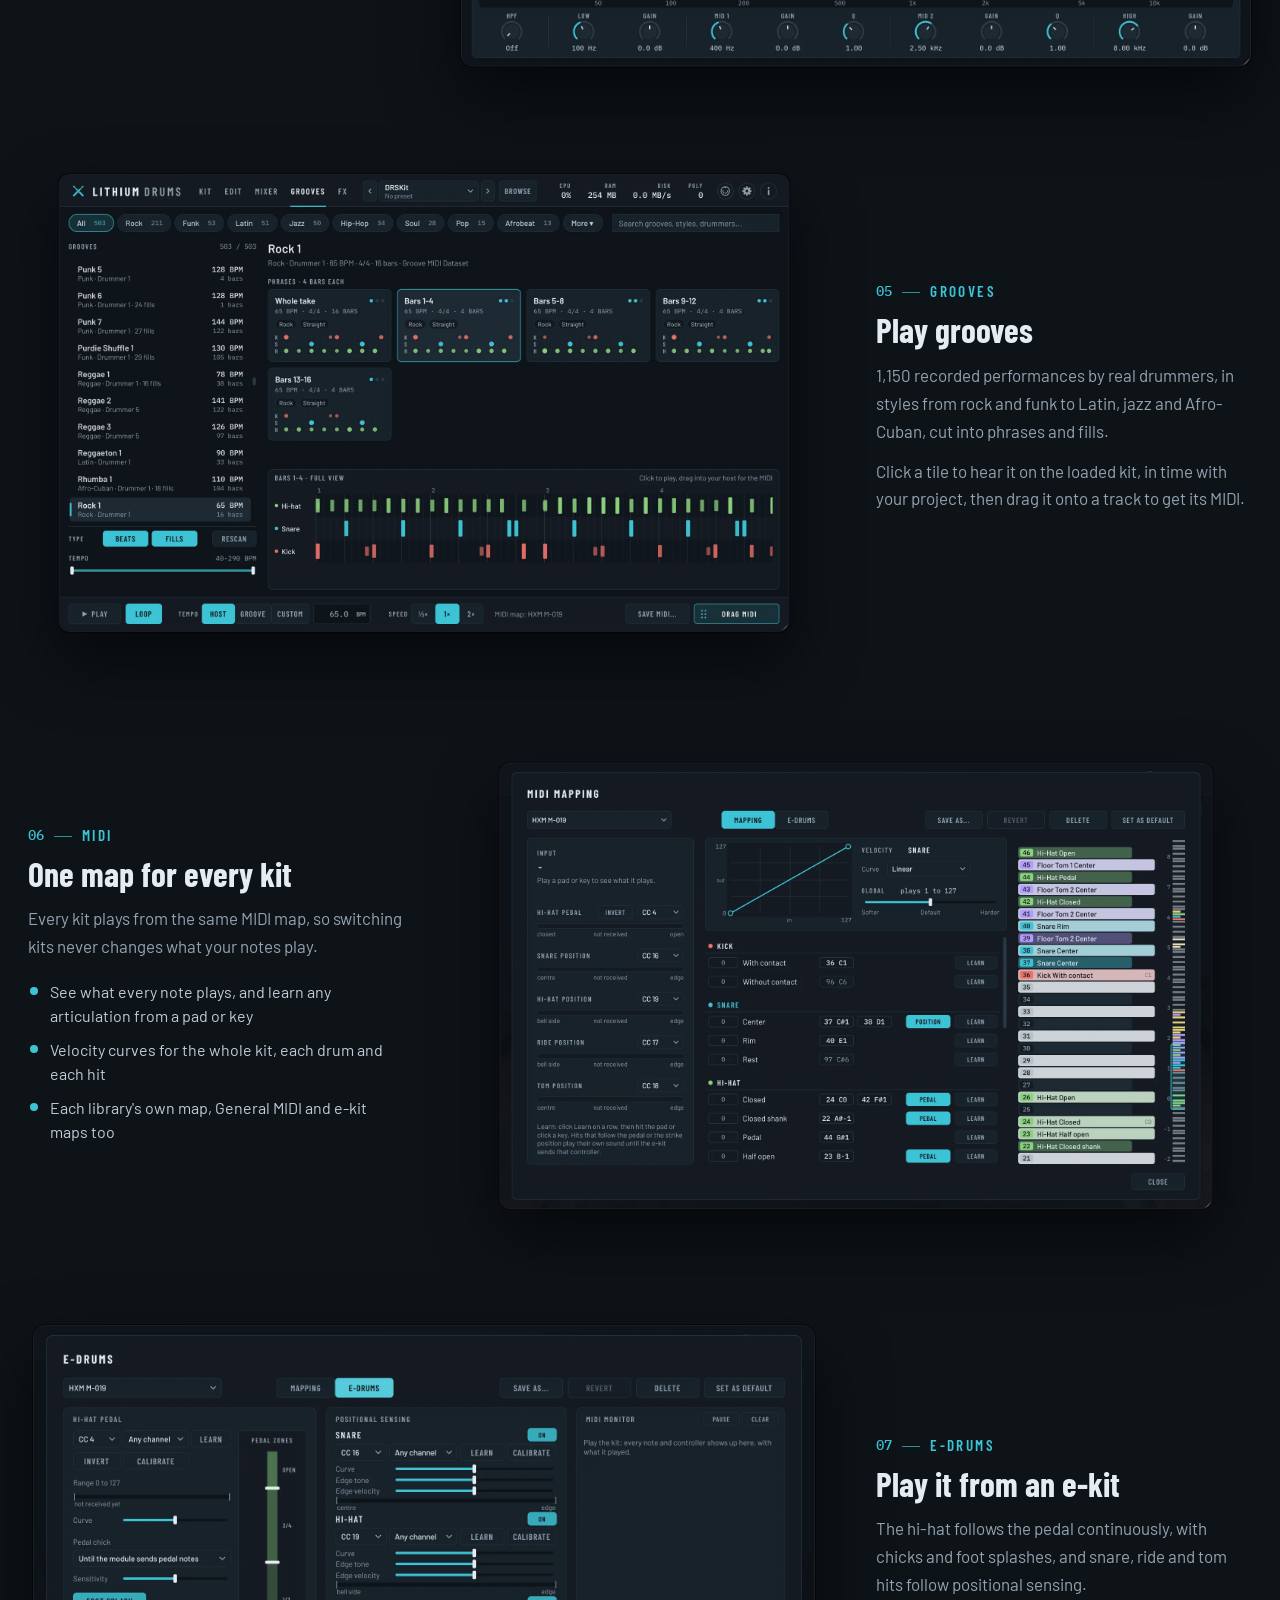
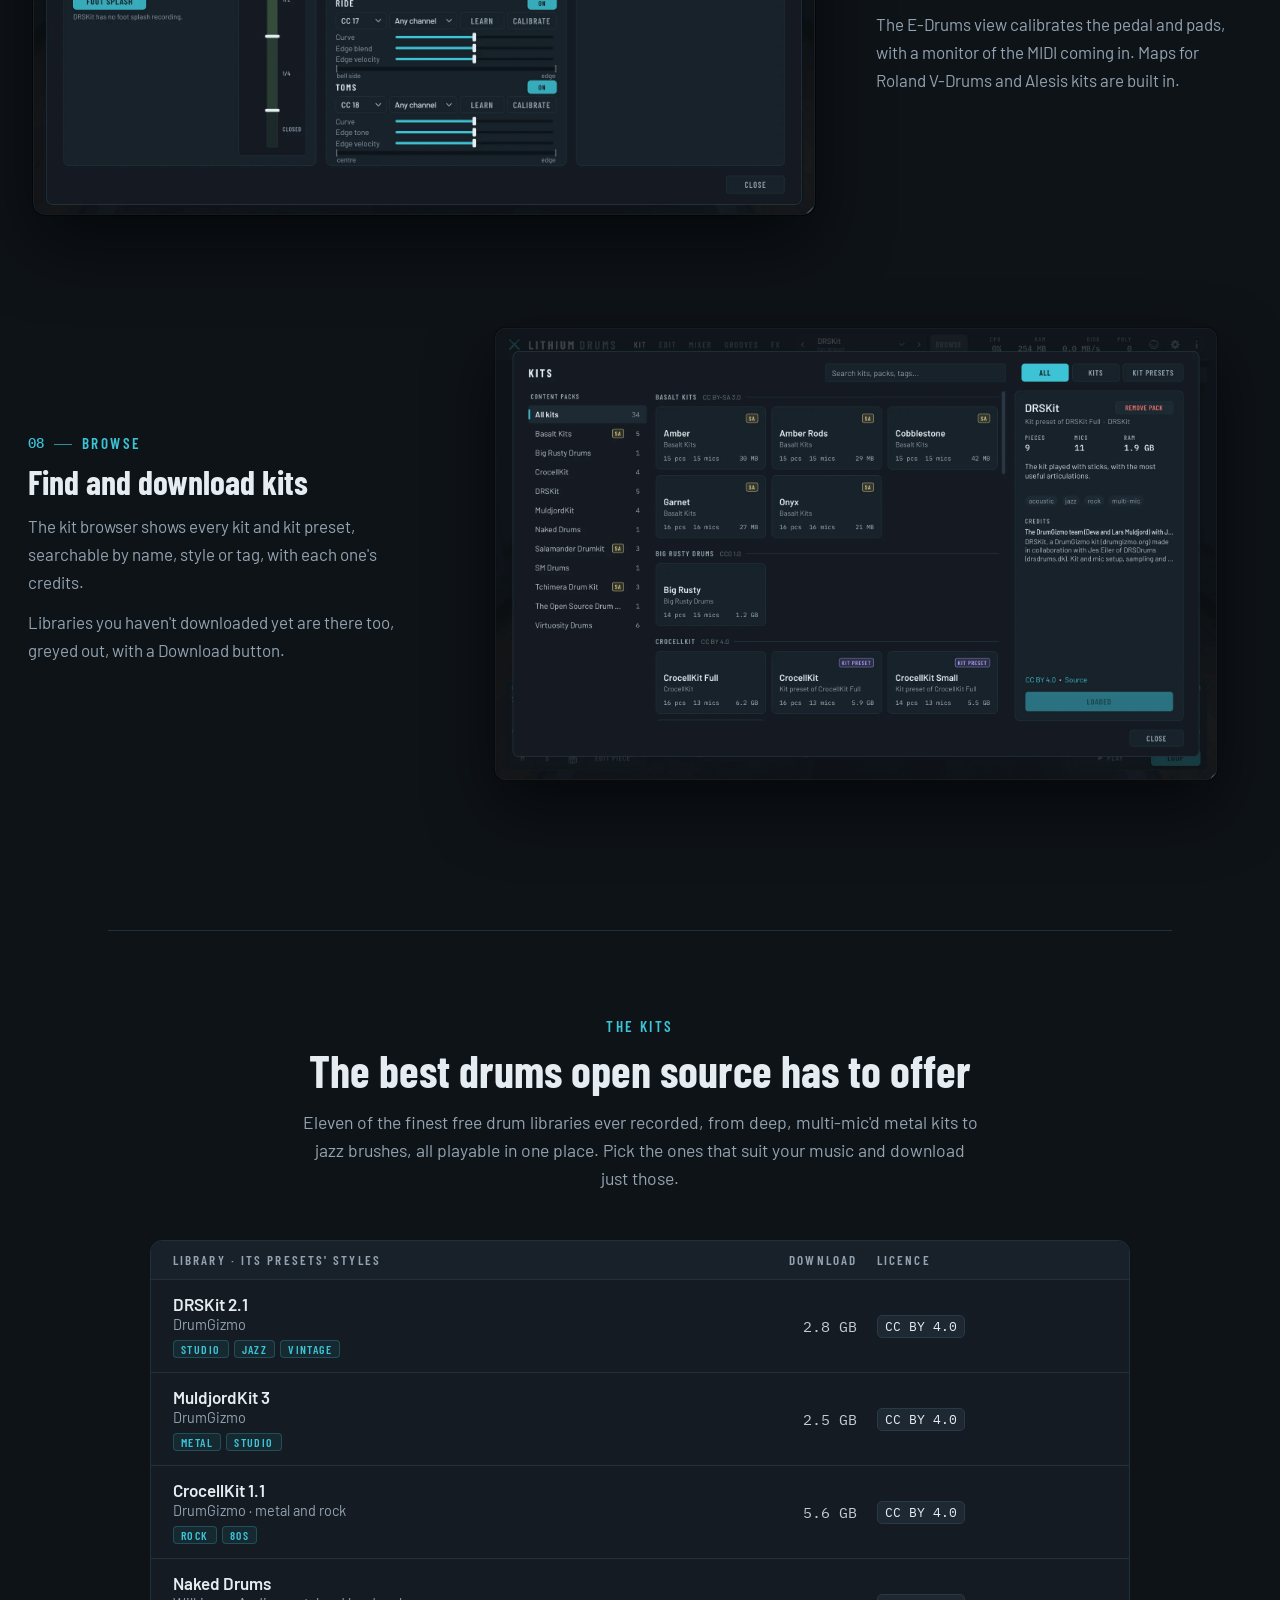
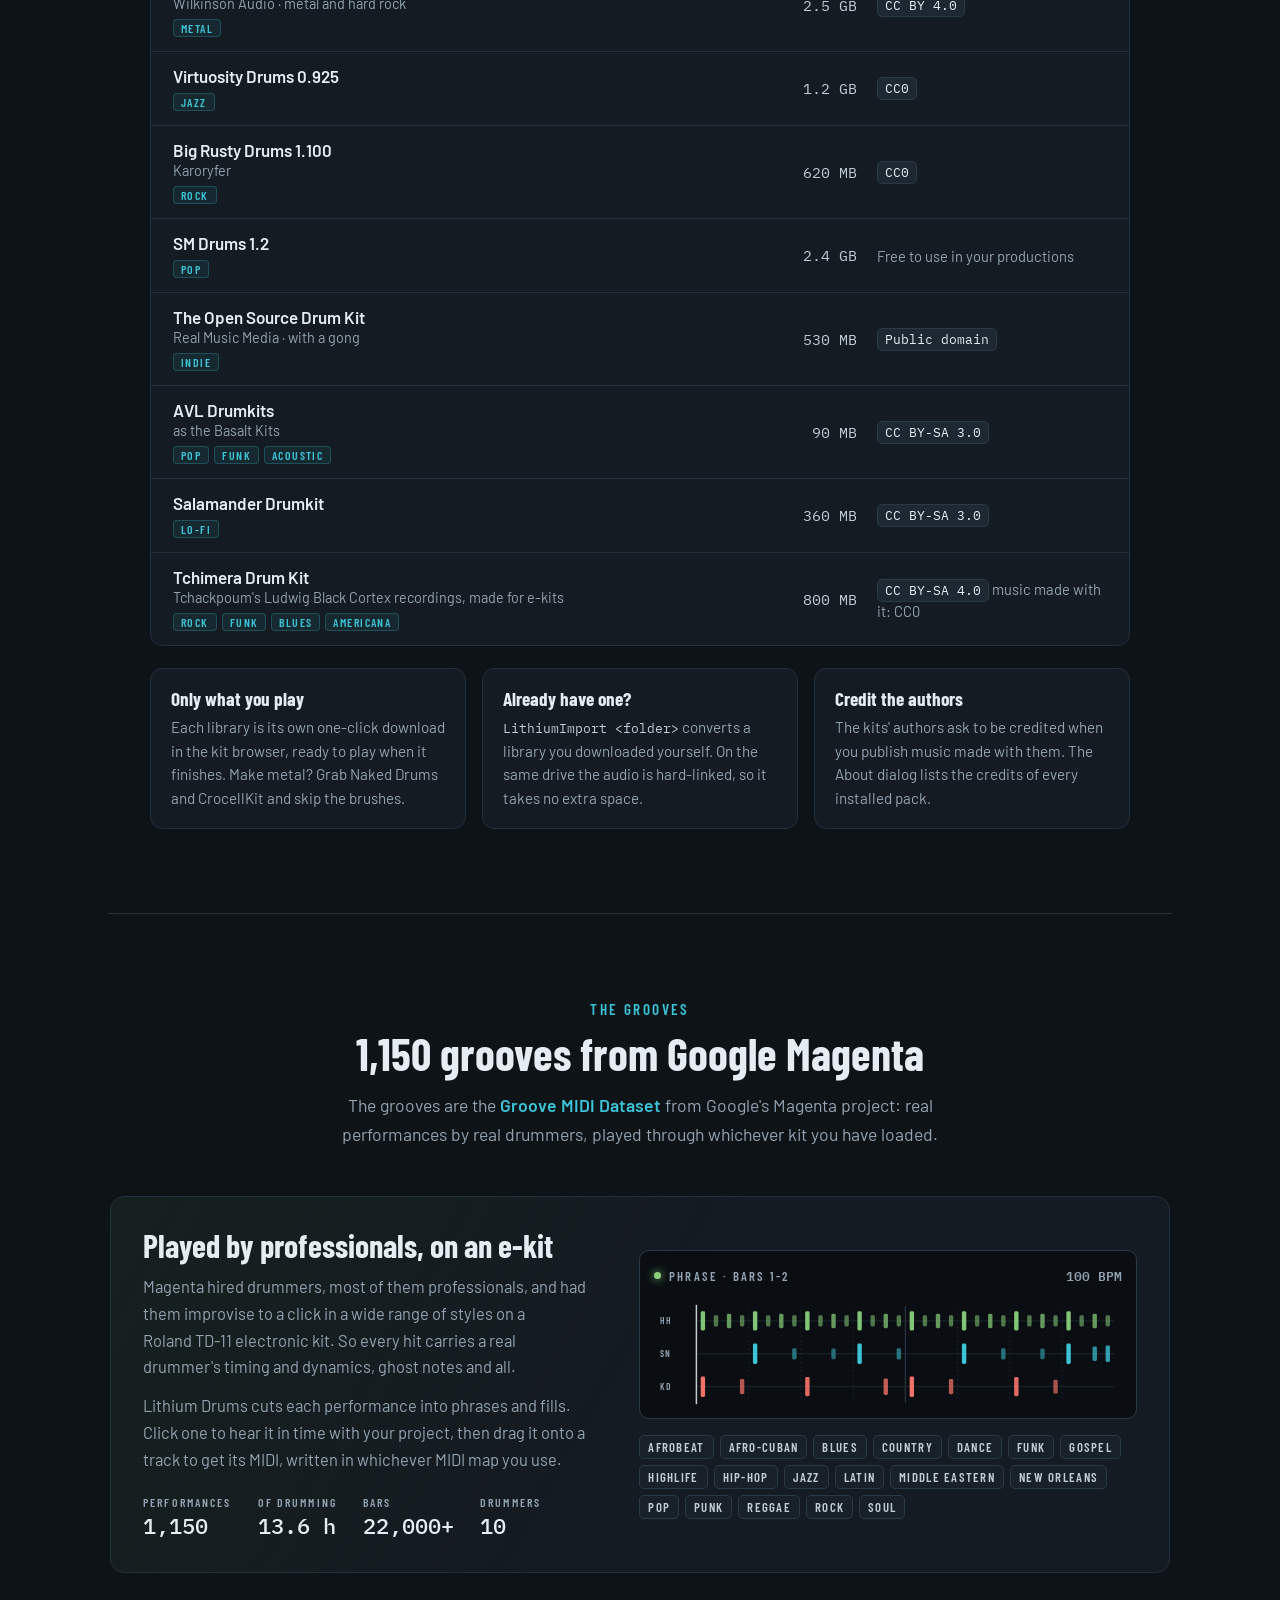
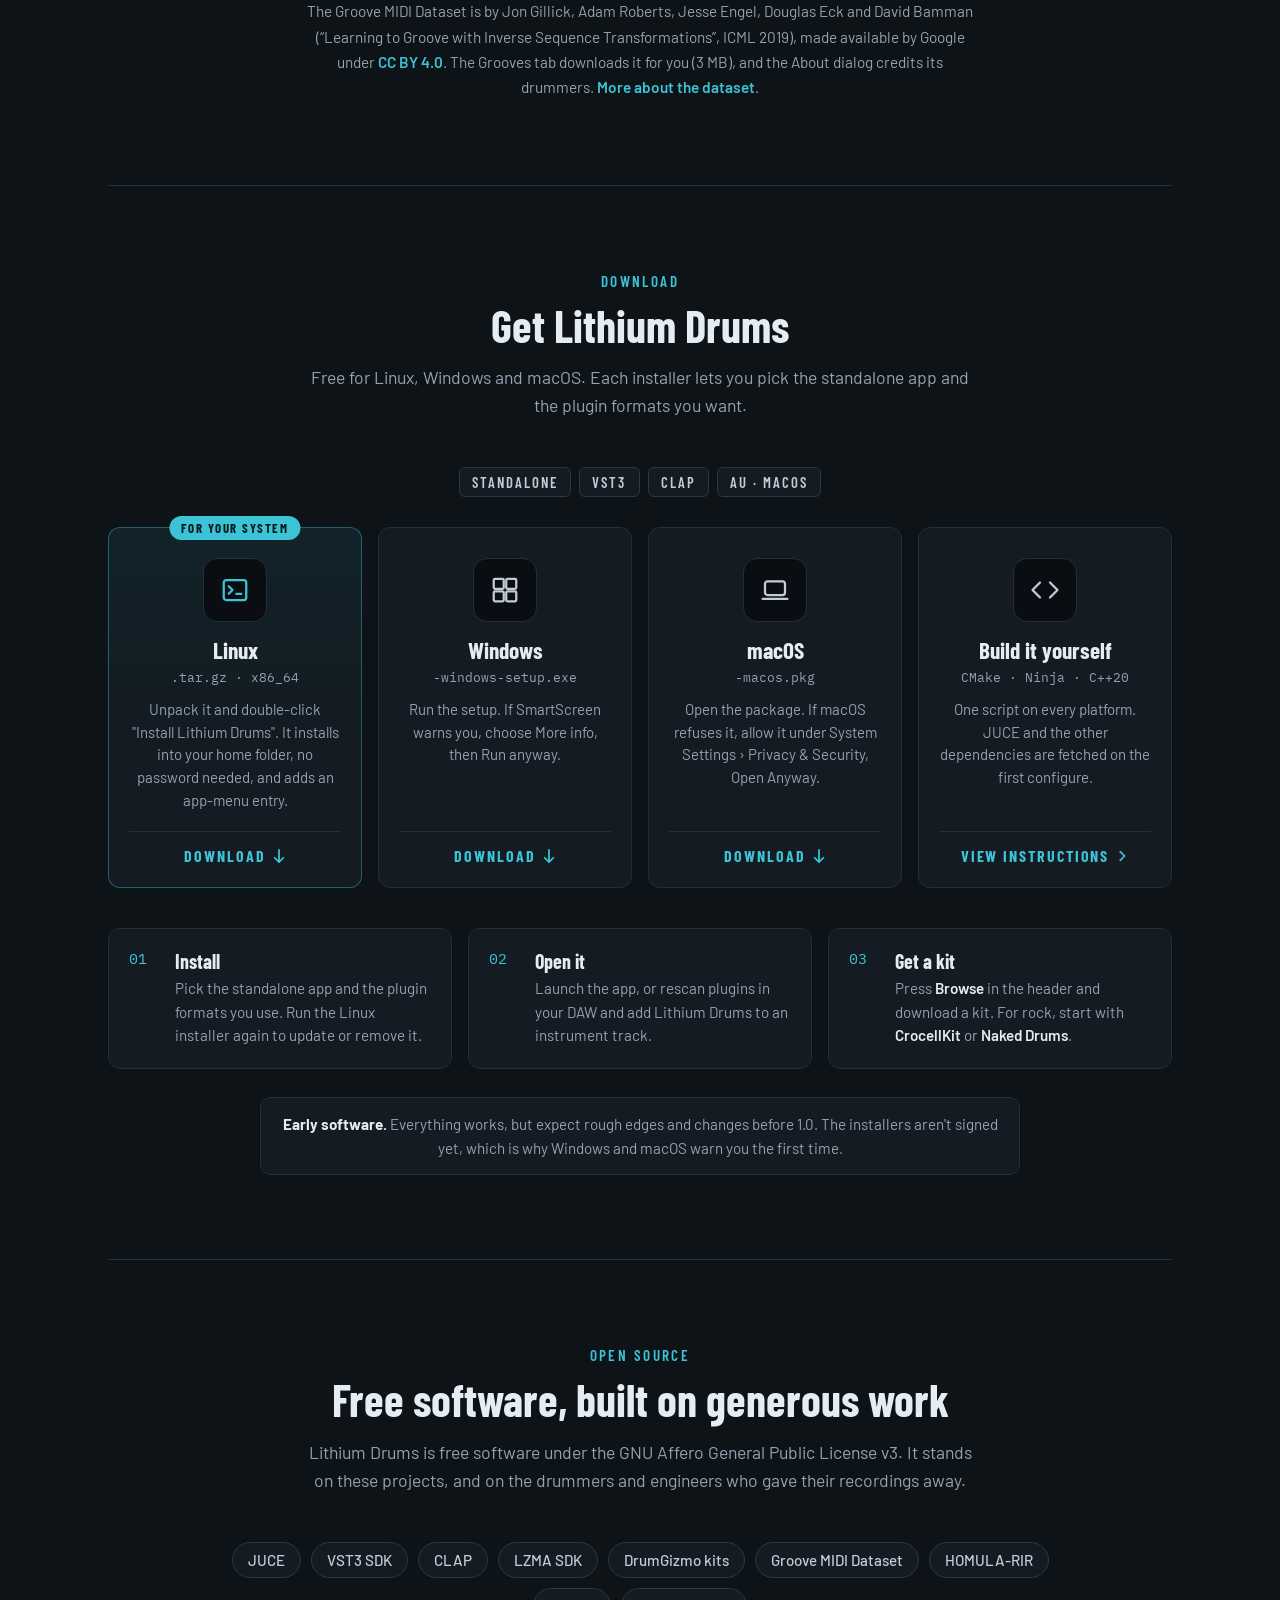
==== commit 0207c465: "html: fix crowded line of text" ====
--- a/lithium-drums/index.html
+++ b/lithium-drums/index.html
@@ -65,7 +65,7 @@
           Watch the tour
         </a>
       </p>
-      <p class="platforms hero-in" style="--hero-delay:.36s">VST3, CLAP, AU and a standalone app · Linux, Windows and macOS · GNU AGPLv3 · The sibling of <a href="../lithium-studio/">Lithium Studio</a></p>
+      <p class="platforms hero-in" style="--hero-delay:.36s"><span class="formats">VST3 · CLAP · AU · Standalone</span>Linux, Windows and macOS · GNU AGPLv3 · The sibling of <a href="../lithium-studio/">Lithium Studio</a></p>
 
       <div class="hero-shot shot screen-card hero-in" style="--hero-delay:.44s">
         <img src="assets/kit.webp" width="1920" height="1200" alt="The Kit page: a drum kit on stage in a studio room, with the selected piece and the groove player in the corners" fetchpriority="high">
--- a/lithium-drums/assets/styles.css
+++ b/lithium-drums/assets/styles.css
@@ -130,6 +130,7 @@
 .lead strong{color:var(--text);font-weight:600}
 .actions{display:flex;gap:12px;justify-content:center;flex-wrap:wrap;margin:0}
 .platforms{margin:18px 0 0;color:var(--muted);font-size:0.95rem}
+.platforms .formats{display:block;margin-bottom:6px;font-family:var(--condensed);font-weight:600;font-size:0.8rem;letter-spacing:0.18em;text-transform:uppercase;color:var(--text)}
 
 .btn{
   display:inline-flex;align-items:center;gap:9px;padding:12px 22px;border-radius:8px;
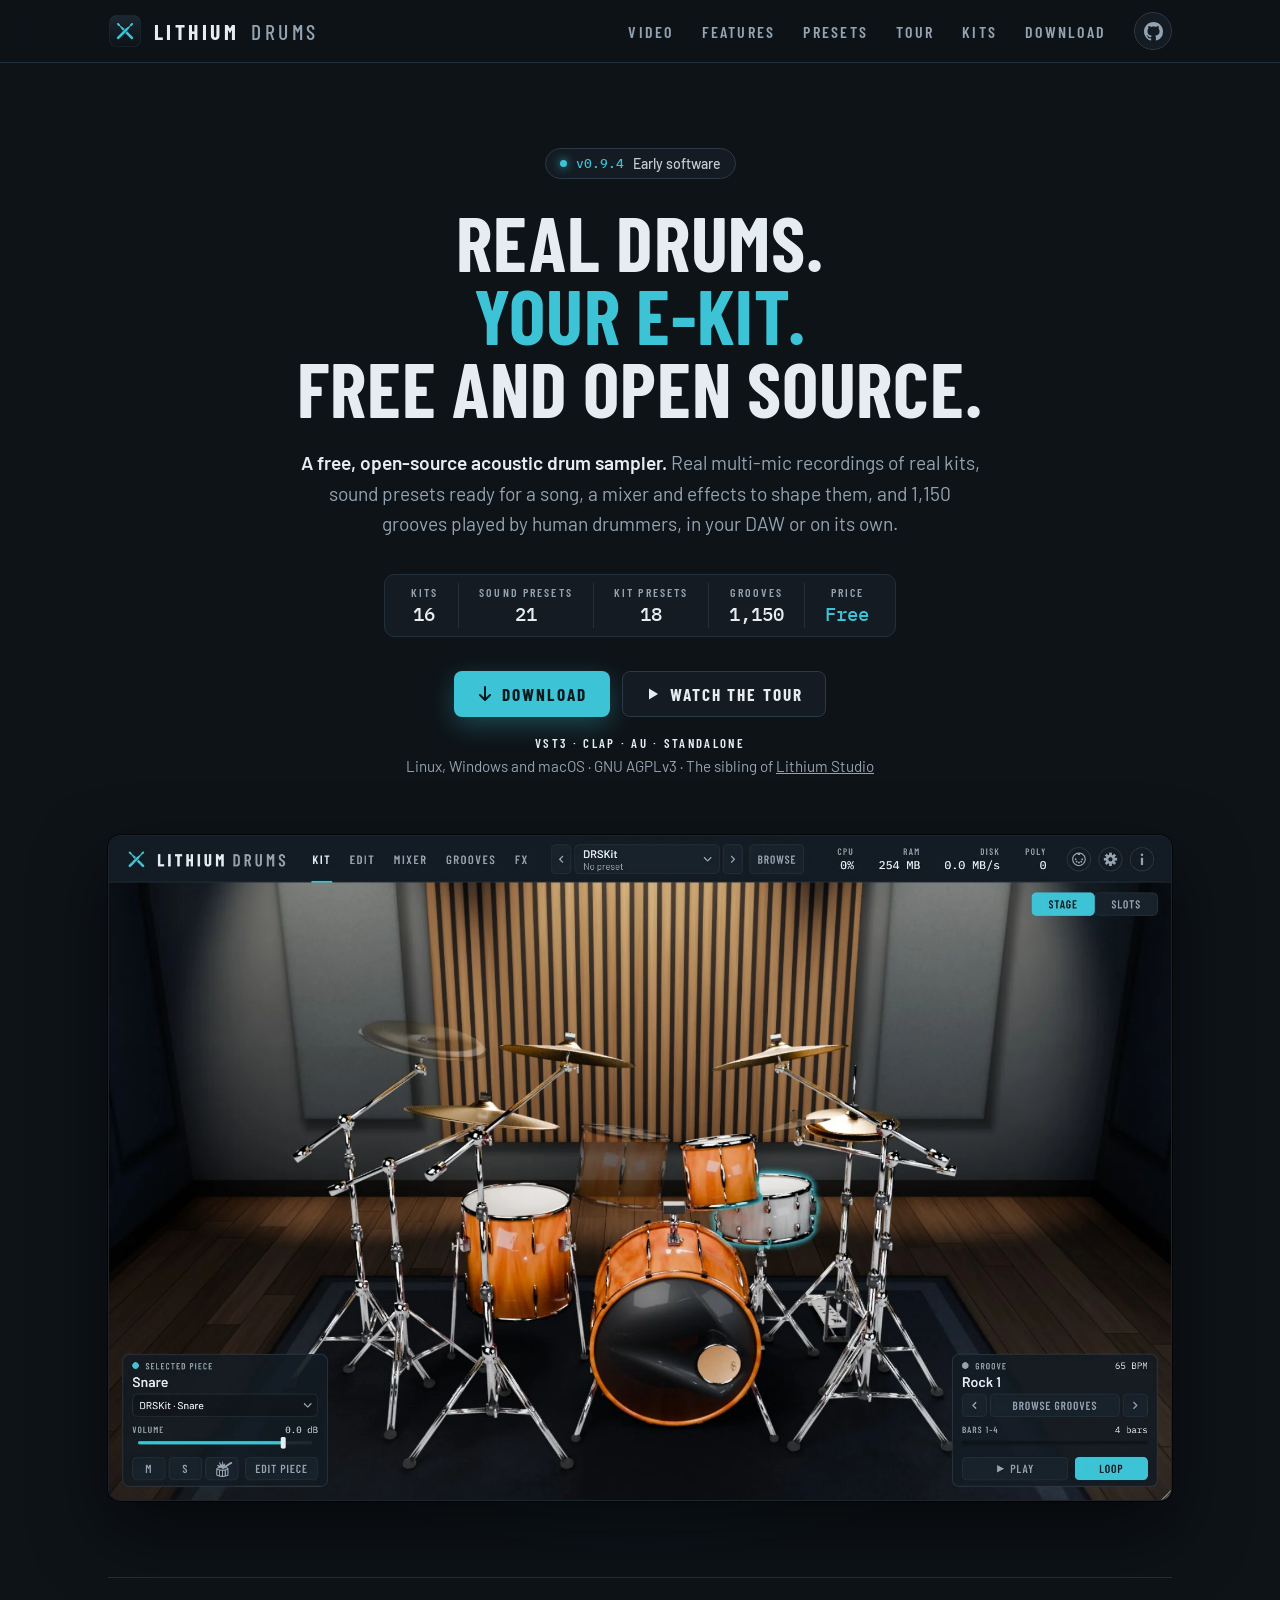
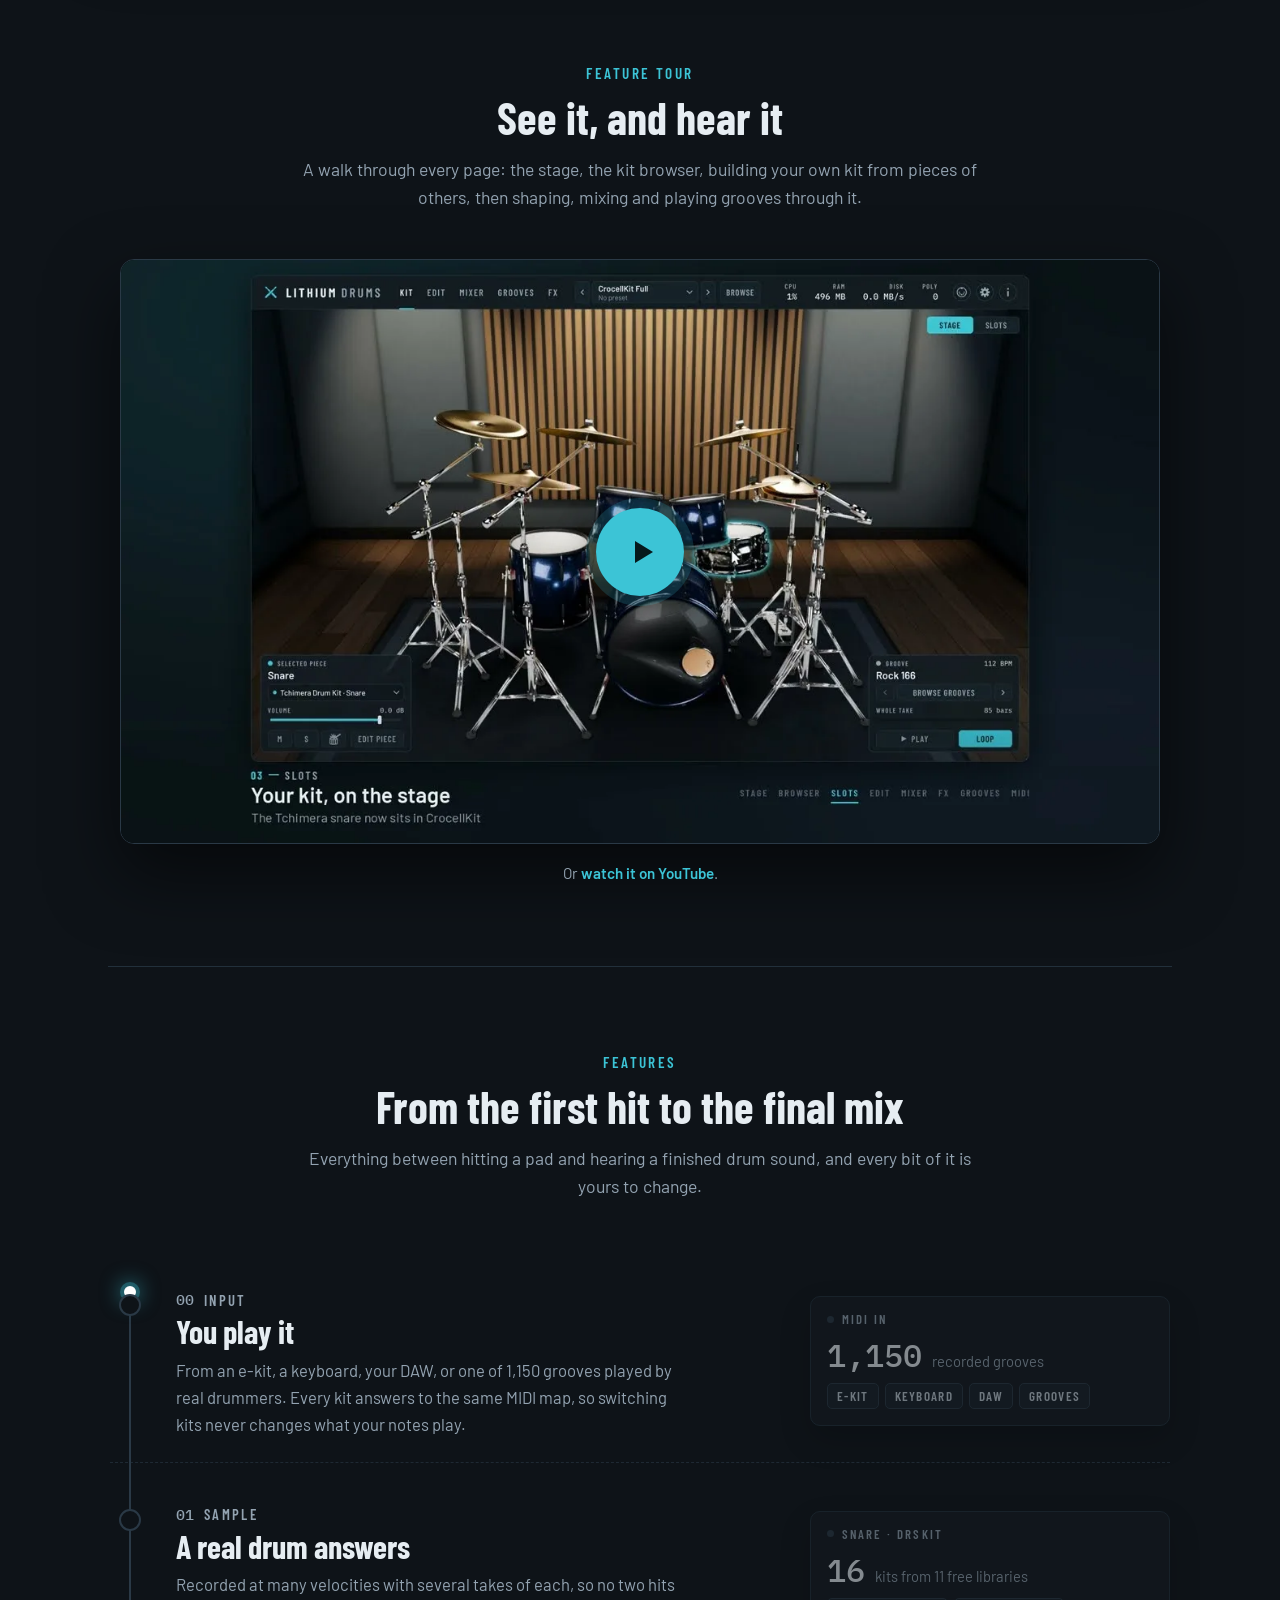
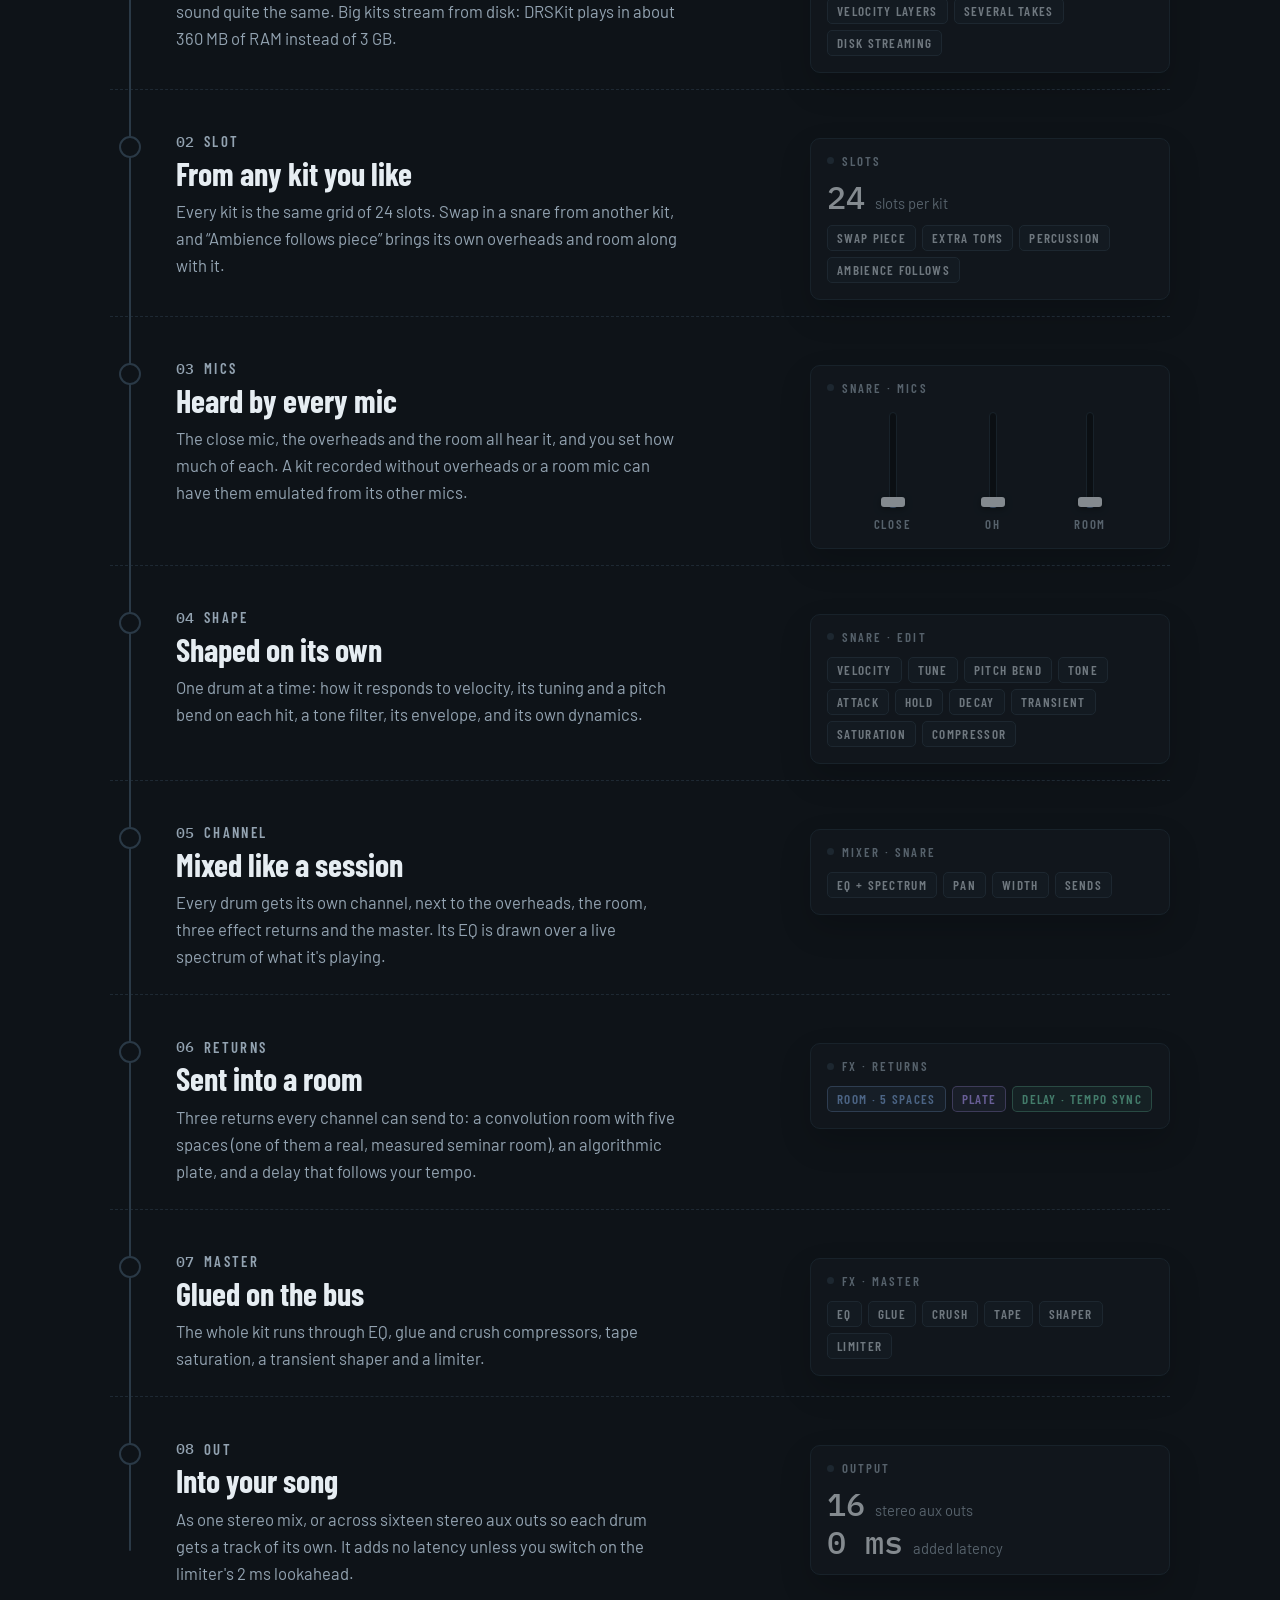
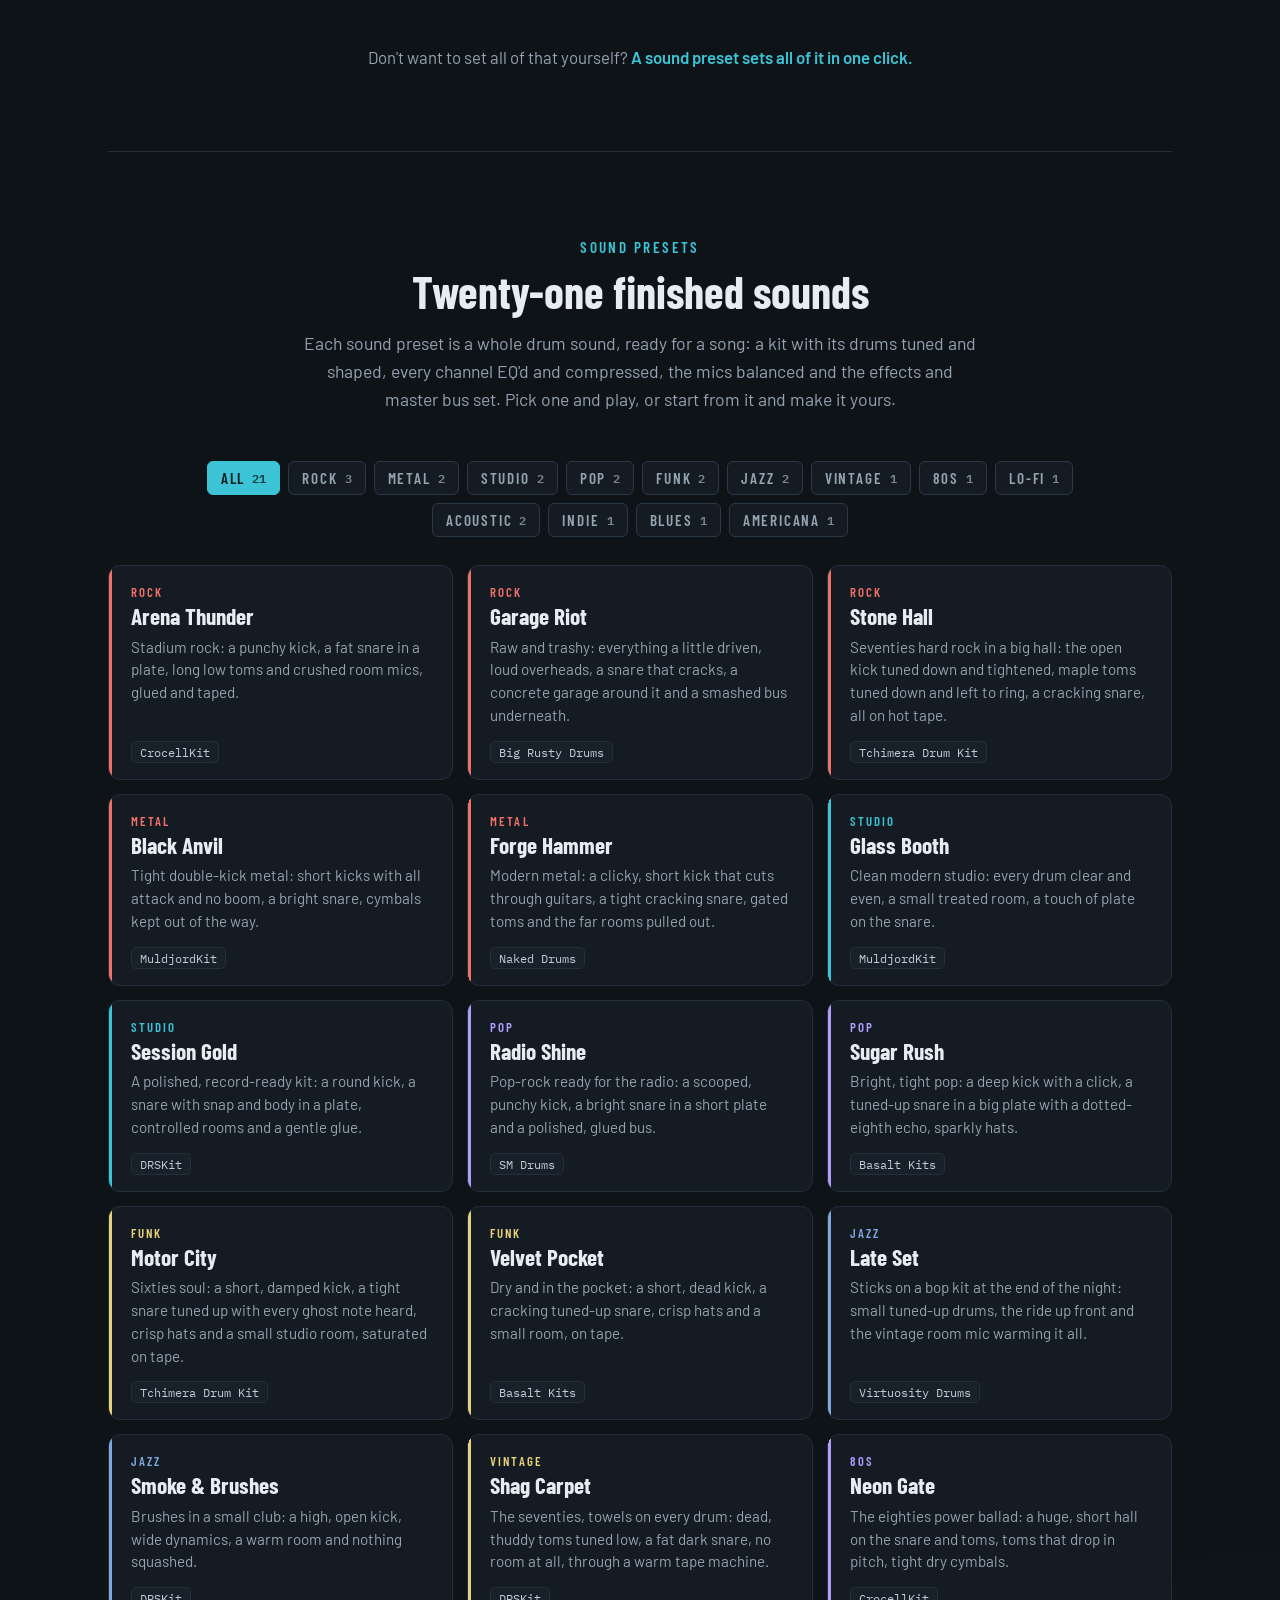
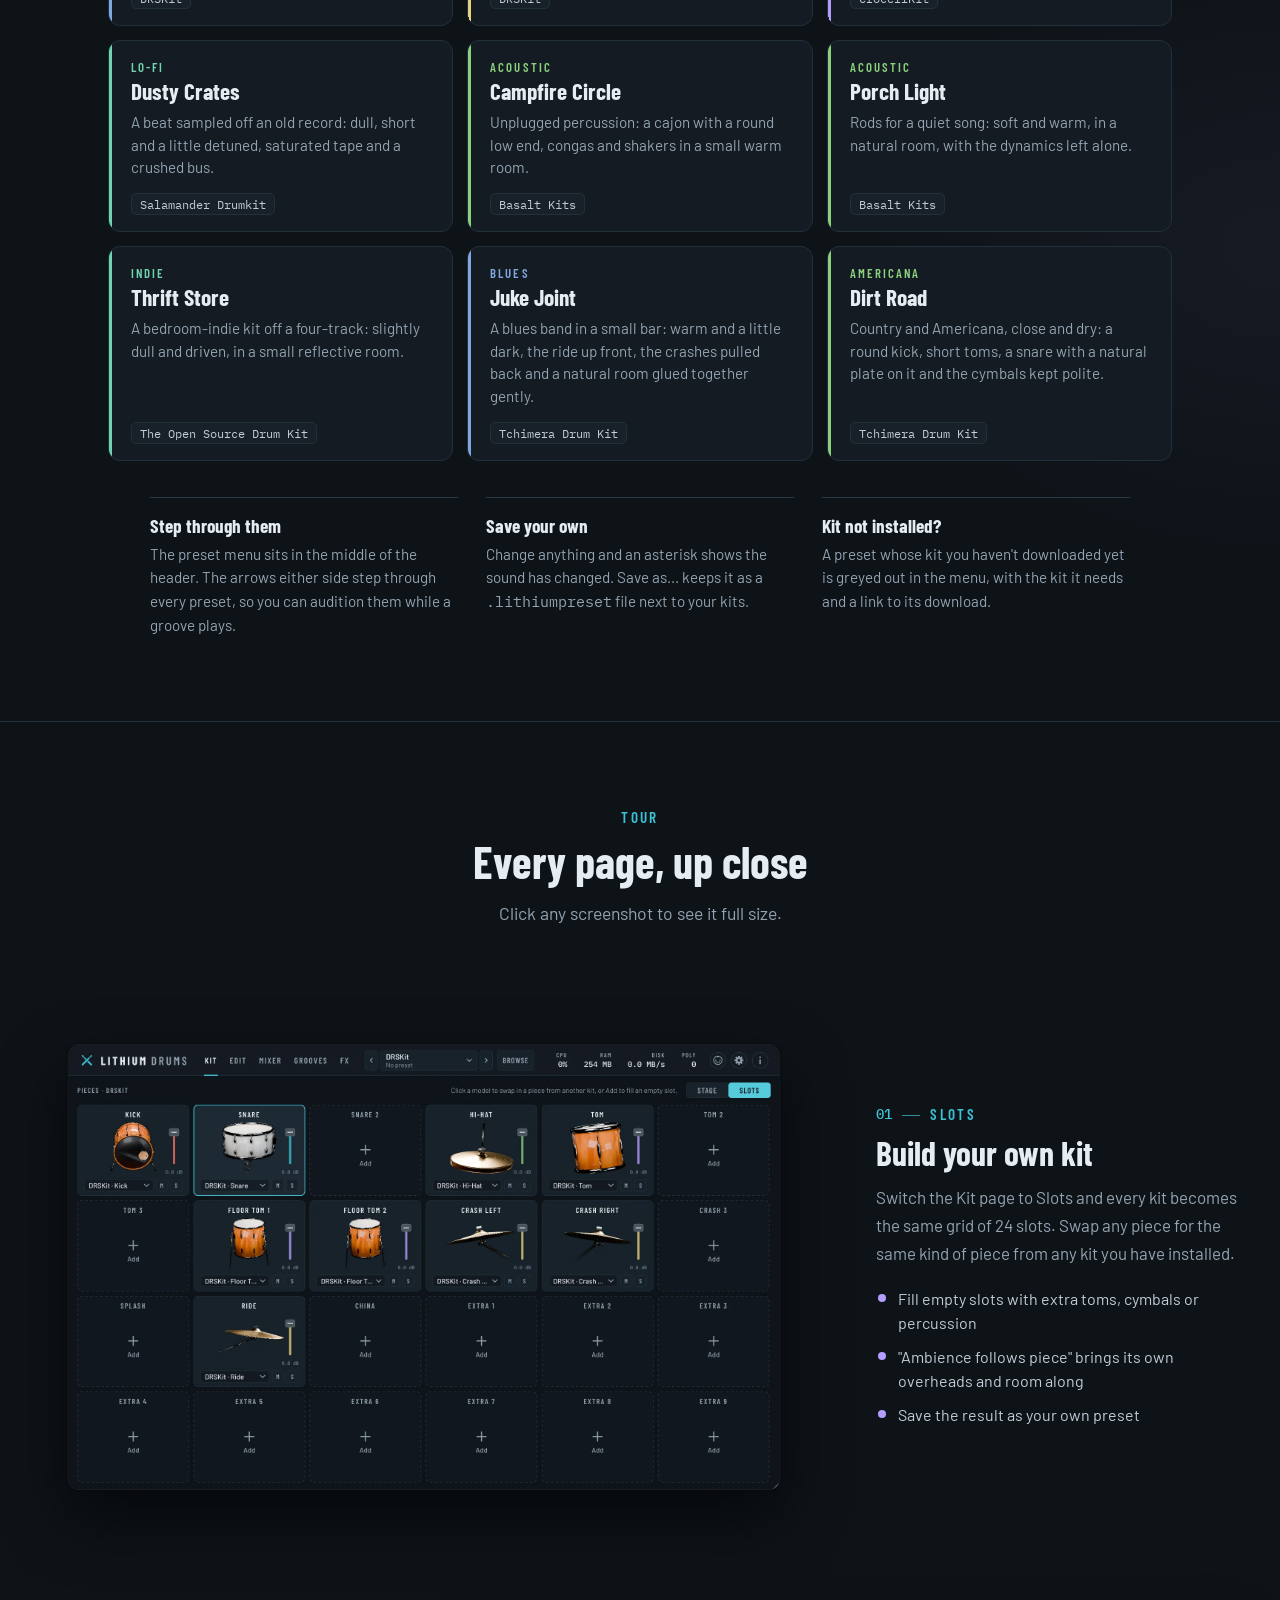
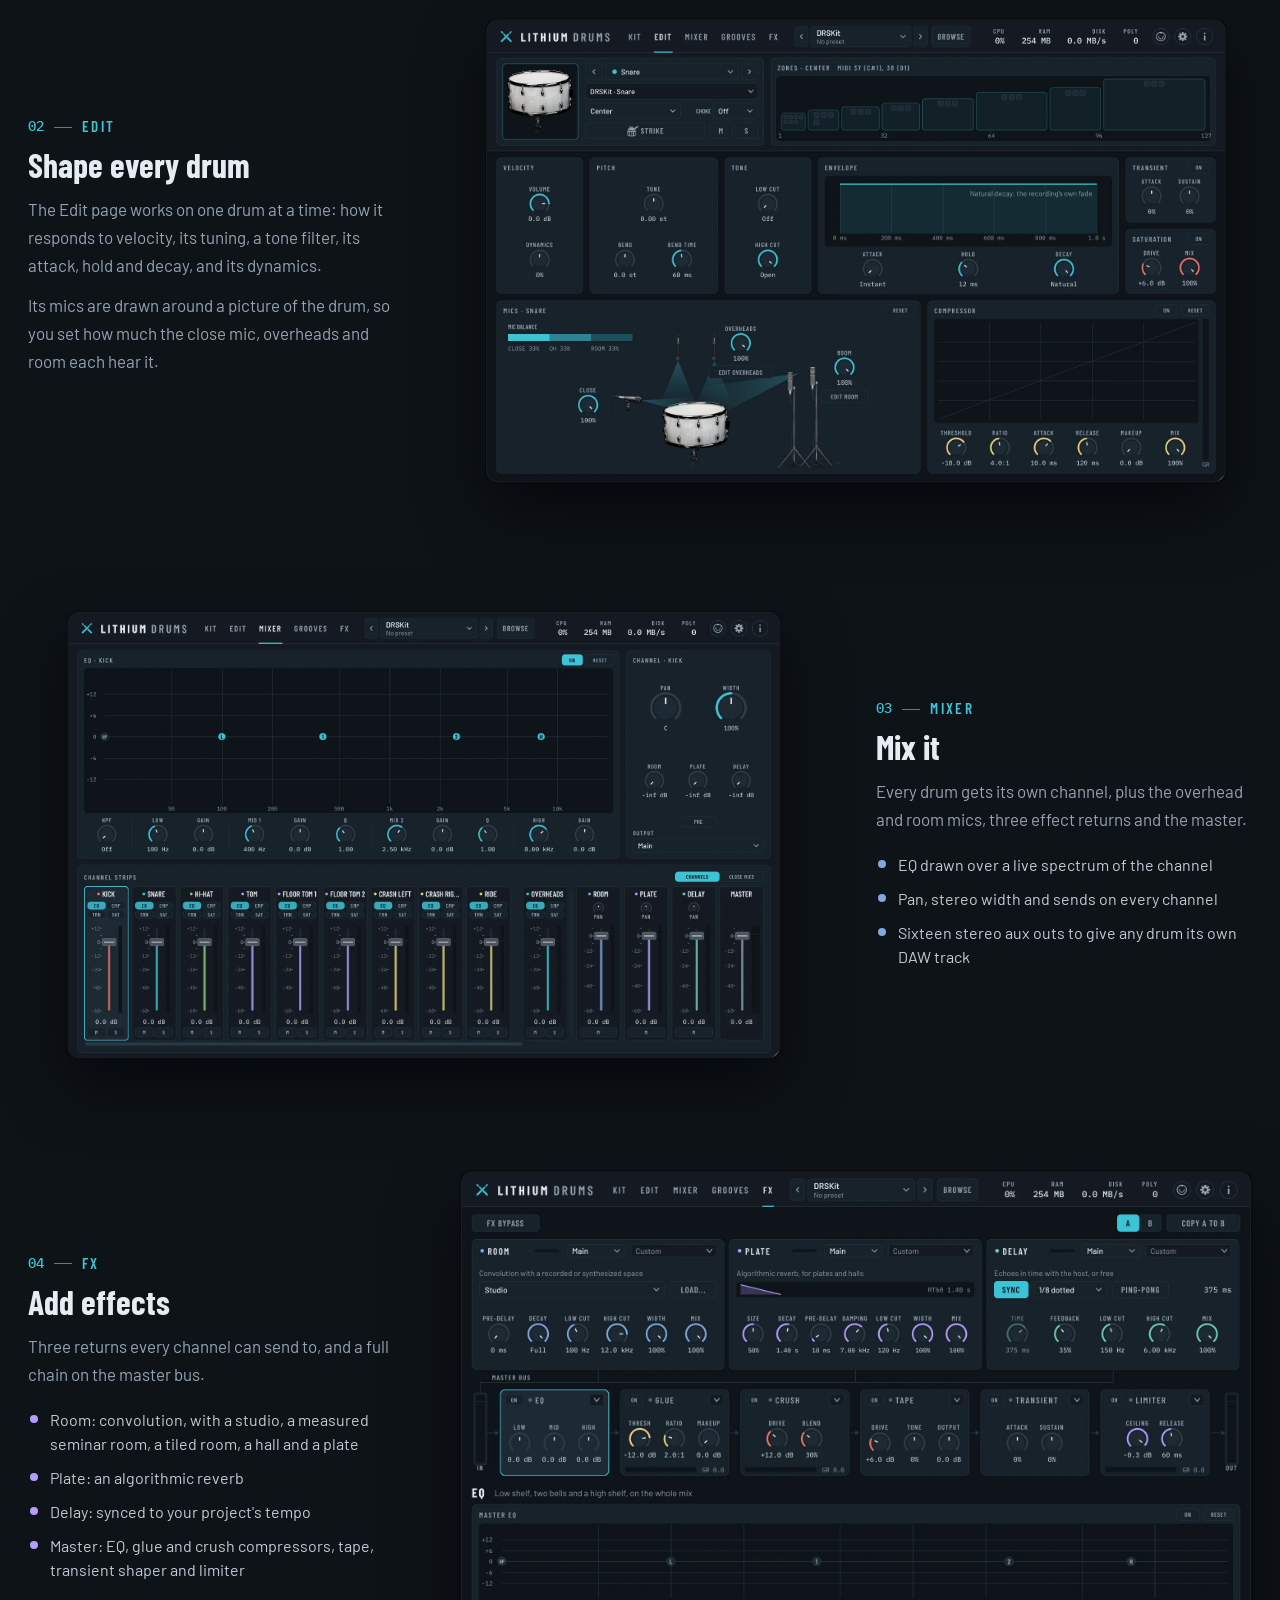
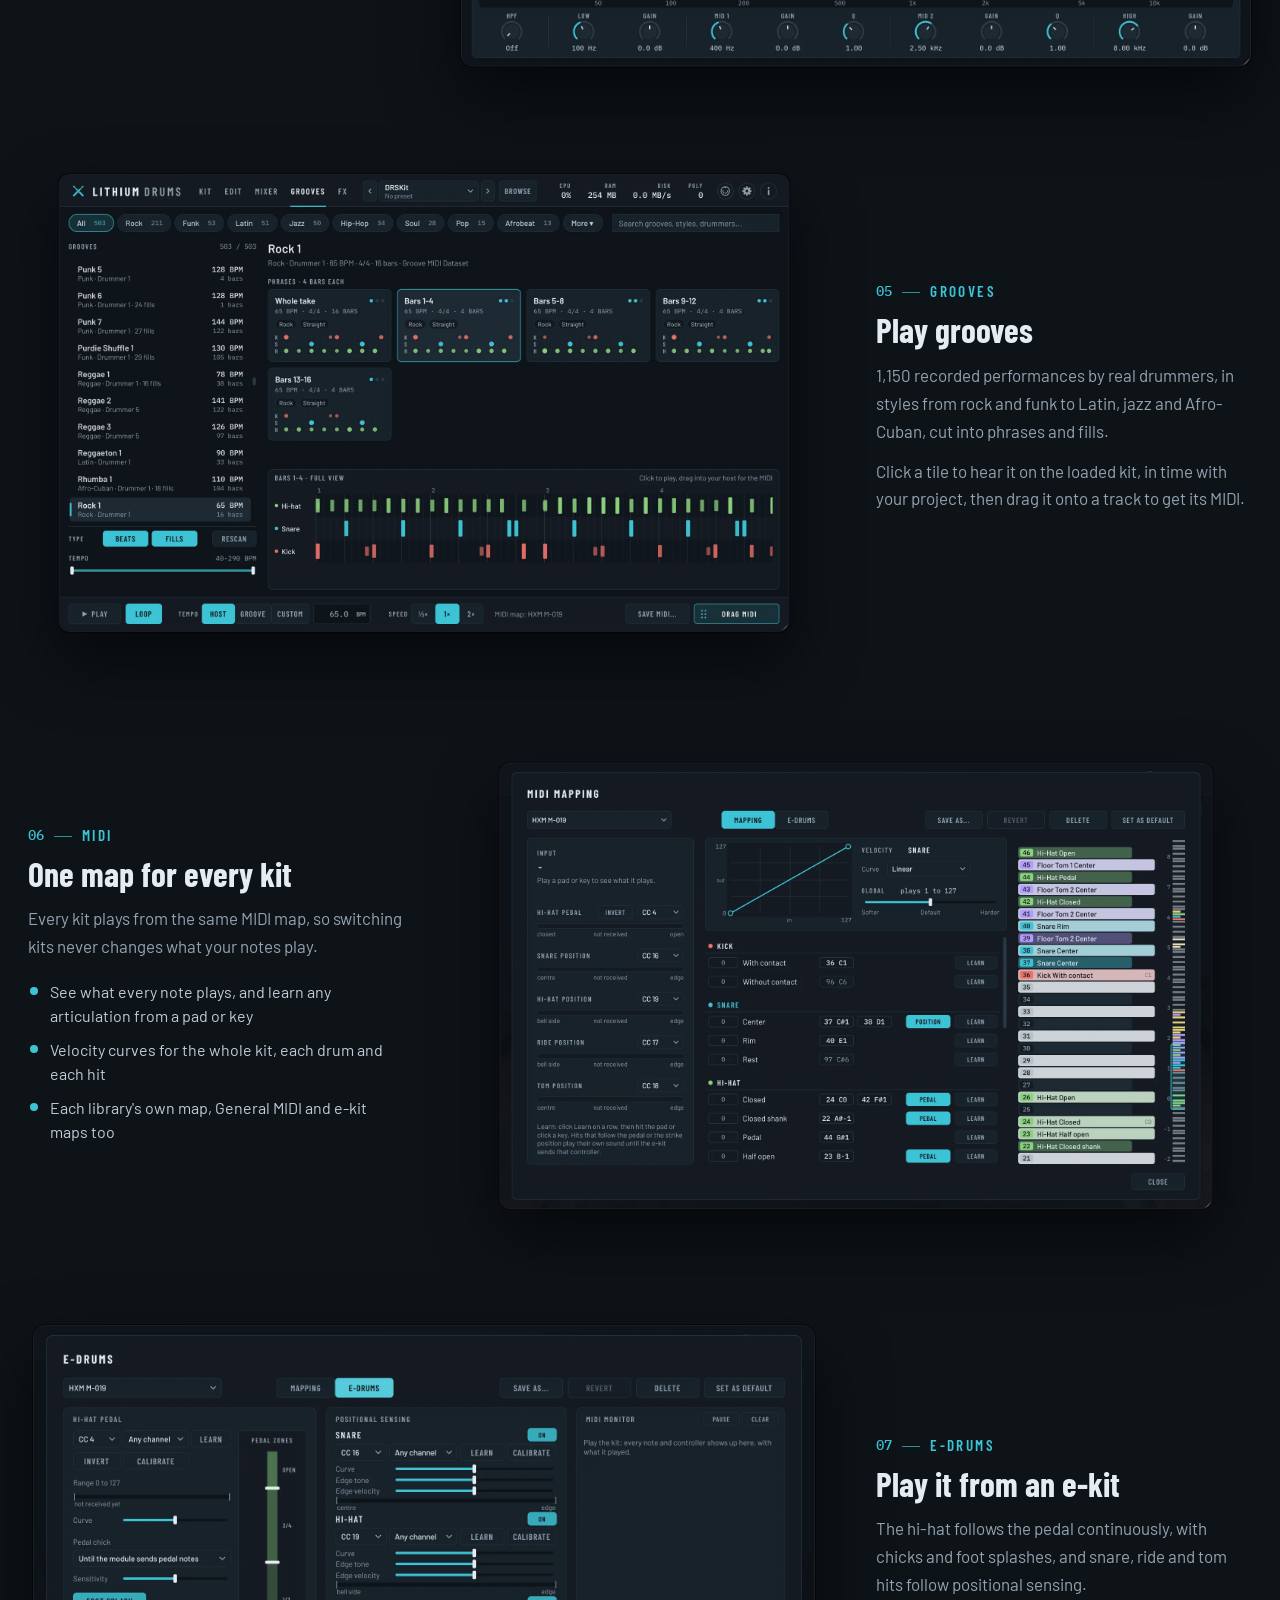
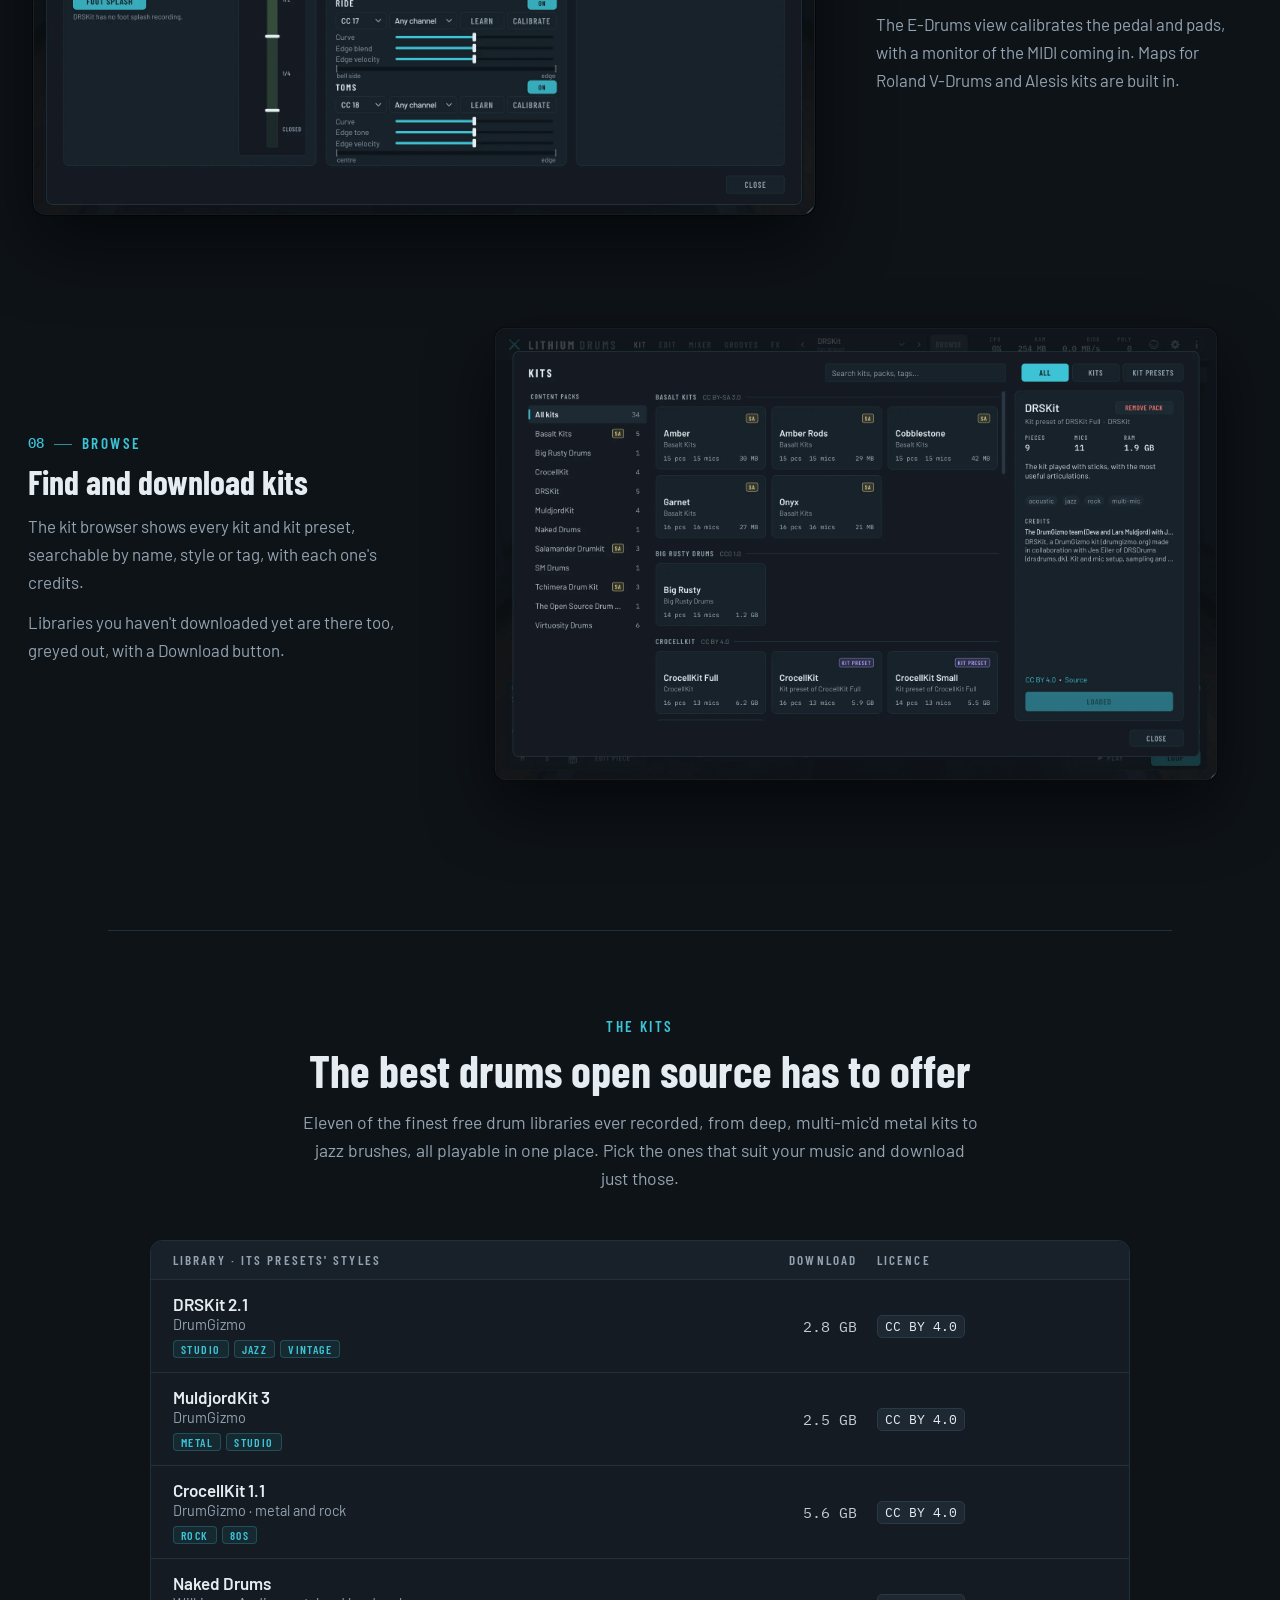
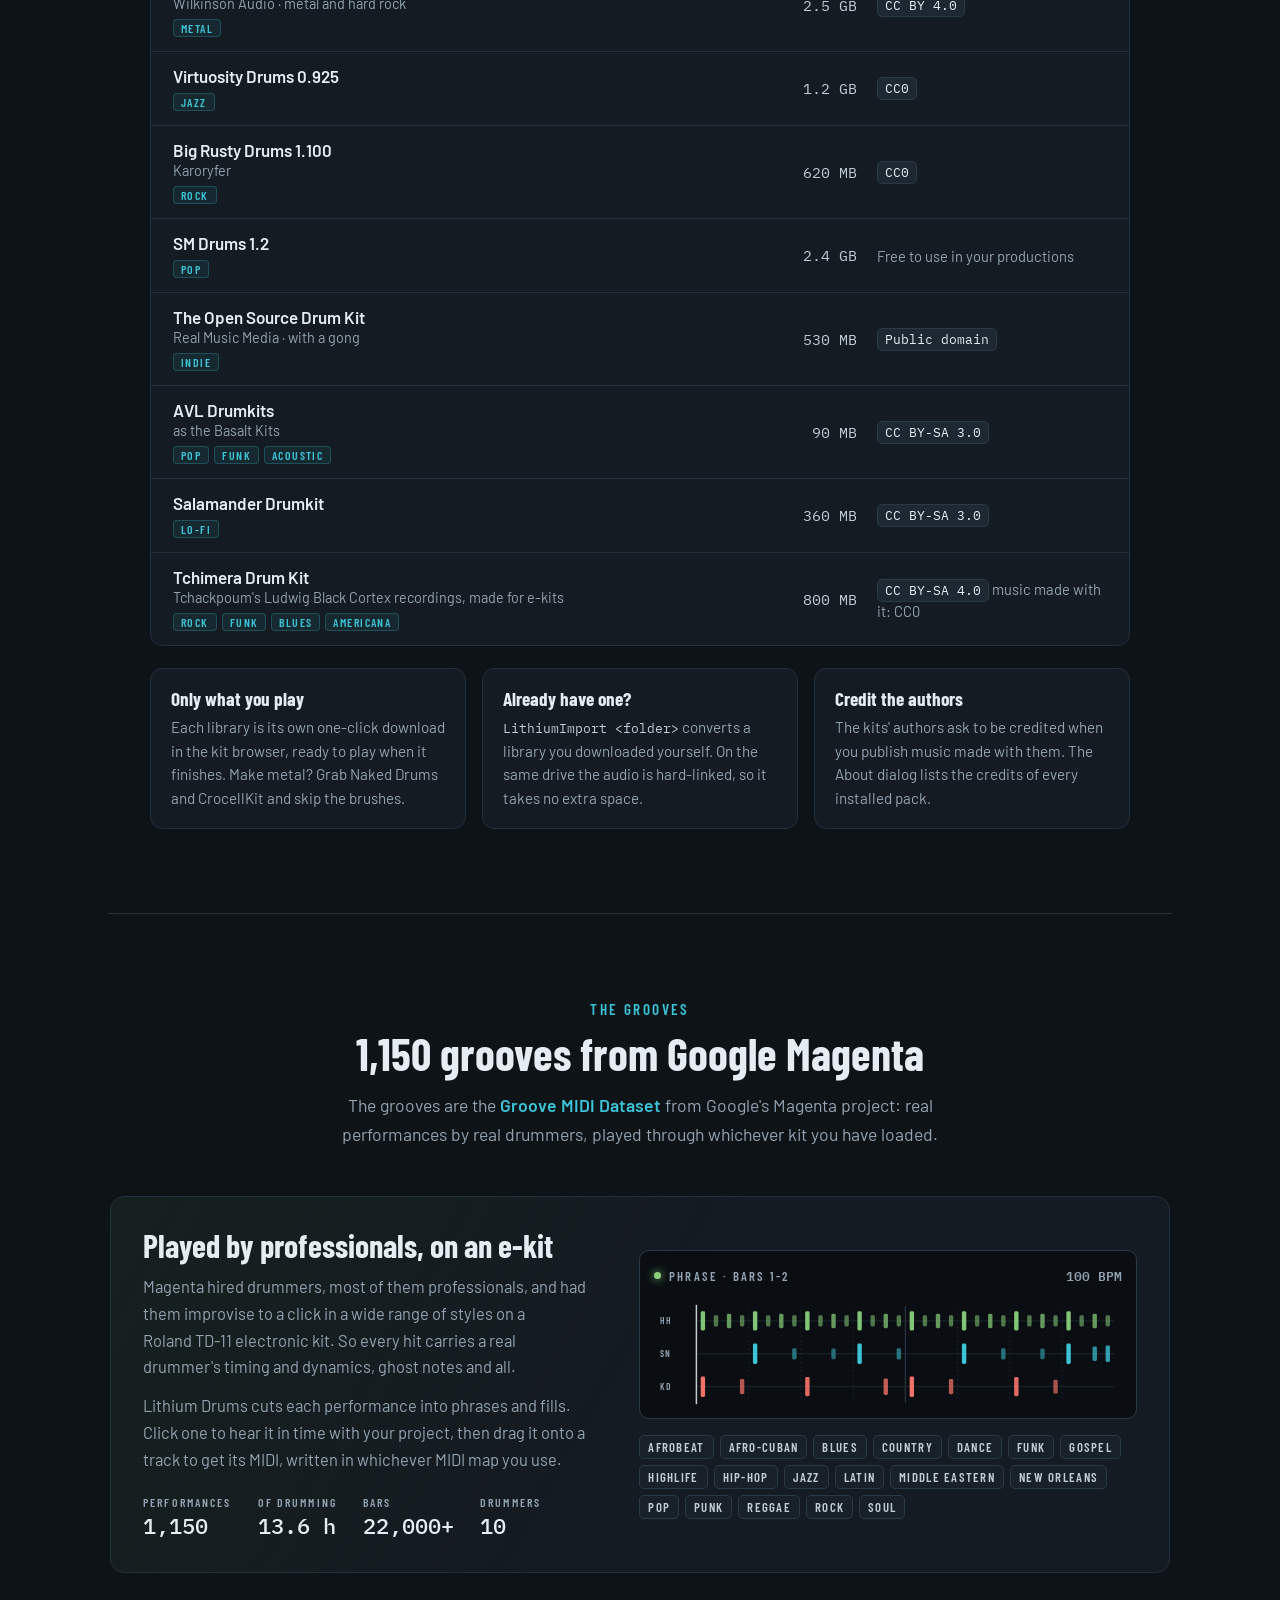
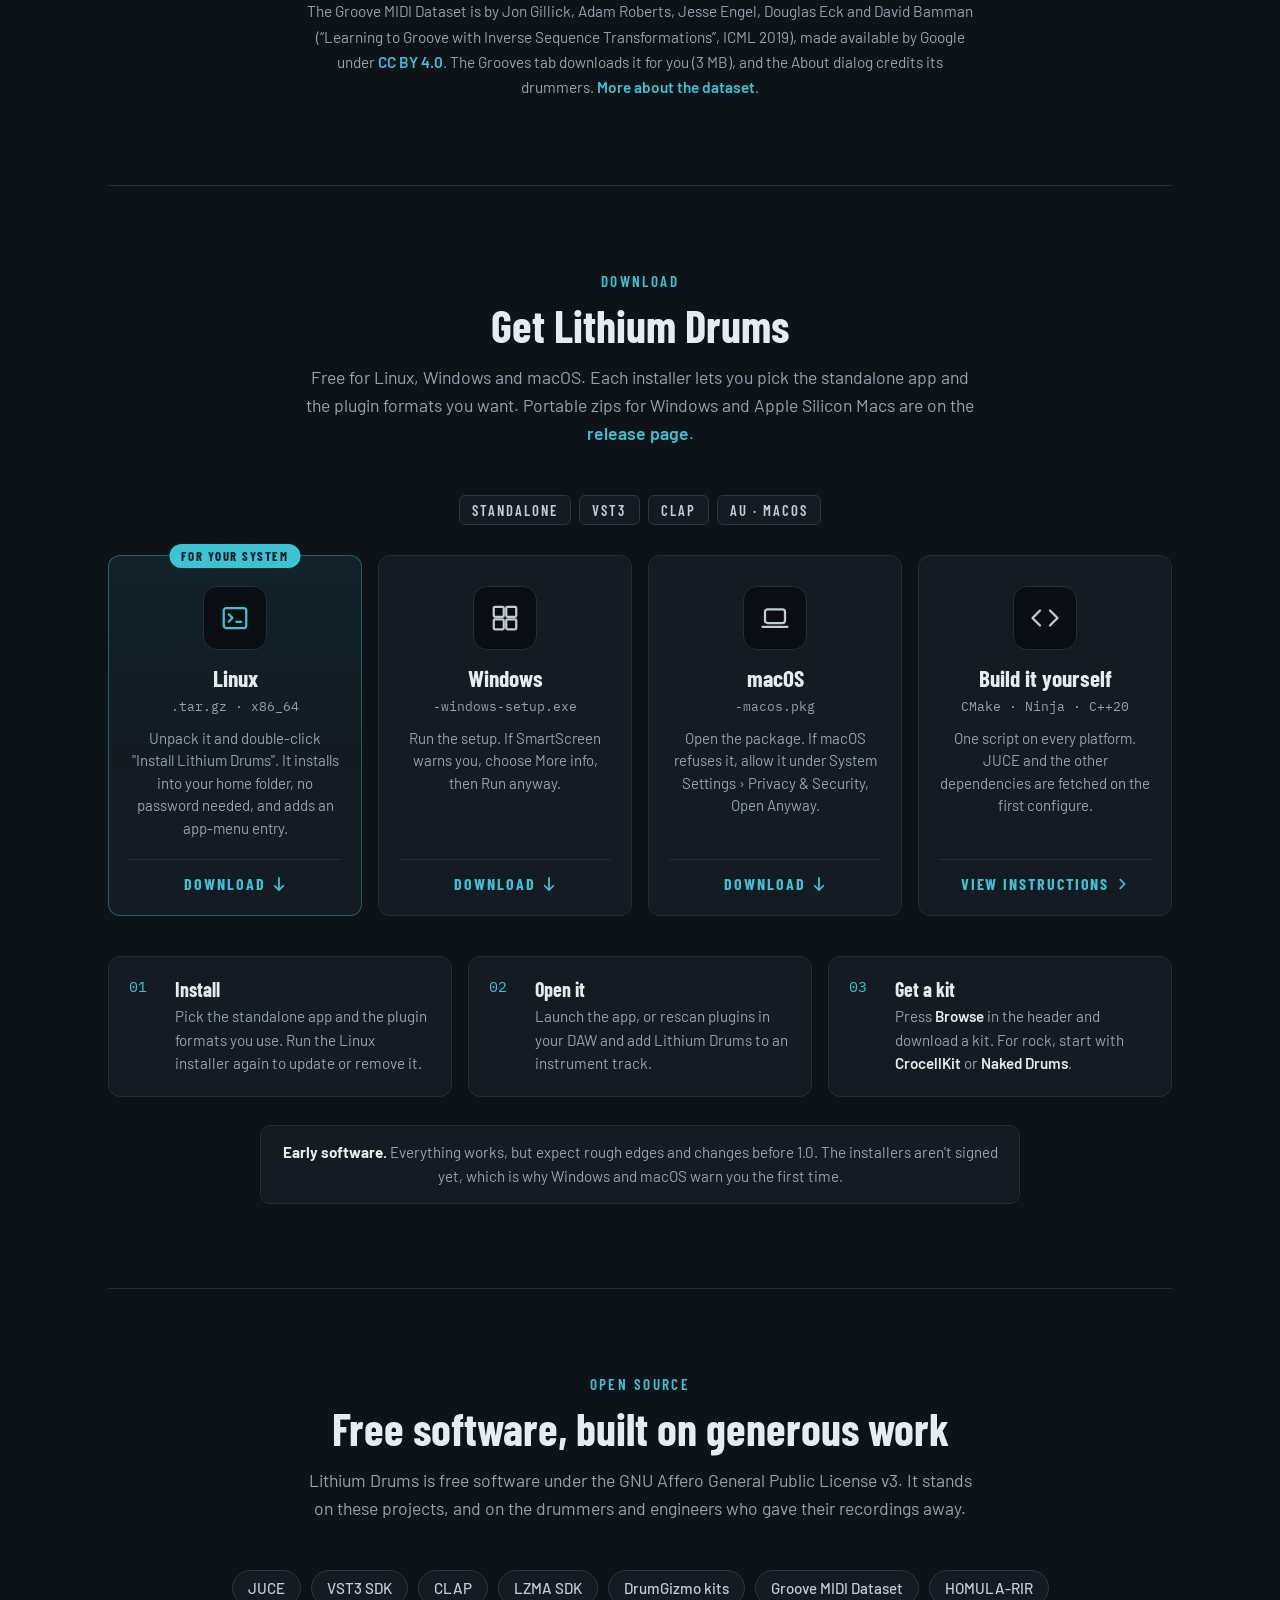
==== commit cf781de6: "html: update links for Lithium Drums release" ====
--- a/lithium-drums/index.html
+++ b/lithium-drums/index.html
@@ -16,7 +16,7 @@
   <link rel="preconnect" href="https://fonts.googleapis.com">
   <link rel="preconnect" href="https://fonts.gstatic.com" crossorigin>
   <link href="https://fonts.googleapis.com/css2?family=Barlow:wght@400;500;600&family=Barlow+Condensed:wght@500;600;700&family=IBM+Plex+Mono:wght@400;500&display=swap" rel="stylesheet">
-  <link rel="stylesheet" href="assets/styles.css">
+  <link rel="stylesheet" href="assets/styles.css?v=2">
 </head>
 <body>
   <header class="site-header">
@@ -575,14 +575,14 @@
       <div class="section-head reveal">
         <span class="eyebrow">Download</span>
         <h2>Get Lithium Drums</h2>
-        <p>Free for Linux, Windows and macOS. Each installer lets you pick the standalone app and the plugin formats you want.</p>
+        <p>Free for Linux, Windows and macOS. Each installer lets you pick the standalone app and the plugin formats you want. Portable zips for Windows and Apple Silicon Macs are on the <a href="https://github.com/thecalamityjoe87/LithiumDrums/releases/tag/v0.9.4" target="_blank" rel="noopener">release page</a>.</p>
       </div>
       <div class="formats reveal" aria-label="Formats">
         <span>Standalone</span><span>VST3</span><span>CLAP</span><span>AU · macOS</span>
       </div>
       <div class="download-grid">
         <div class="download-item reveal" data-os="linux">
-          <a href="https://github.com/thecalamityjoe87/LithiumDrums/releases" target="_blank" rel="noopener" aria-label="Download for Linux">
+          <a href="https://github.com/thecalamityjoe87/LithiumDrums/releases/download/v0.9.4/Lithium_Drums-0.9.4-linux-x86_64.tar.gz" aria-label="Download for Linux">
             <div class="download-icon"><svg viewBox="0 0 24 24" fill="none" stroke="currentColor" stroke-width="1.8" stroke-linecap="round" stroke-linejoin="round" aria-hidden="true"><rect x="3" y="4" width="18" height="16" rx="2"/><path d="M7 9l3 3-3 3M13 15h4"/></svg></div>
             <div class="download-label">Linux</div>
             <div class="download-file">.tar.gz · x86_64</div>
@@ -591,7 +591,7 @@
           </a>
         </div>
         <div class="download-item reveal" data-os="windows">
-          <a href="https://github.com/thecalamityjoe87/LithiumDrums/releases" target="_blank" rel="noopener" aria-label="Download for Windows">
+          <a href="https://github.com/thecalamityjoe87/LithiumDrums/releases/download/v0.9.4/Lithium_Drums-0.9.4-windows-setup.exe" aria-label="Download for Windows">
             <div class="download-icon"><svg viewBox="0 0 24 24" fill="none" stroke="currentColor" stroke-width="1.8" stroke-linejoin="round" aria-hidden="true"><rect x="3" y="3" width="8" height="8" rx="1"/><rect x="13" y="3" width="8" height="8" rx="1"/><rect x="3" y="13" width="8" height="8" rx="1"/><rect x="13" y="13" width="8" height="8" rx="1"/></svg></div>
             <div class="download-label">Windows</div>
             <div class="download-file">-windows-setup.exe</div>
@@ -600,7 +600,7 @@
           </a>
         </div>
         <div class="download-item reveal" data-os="mac">
-          <a href="https://github.com/thecalamityjoe87/LithiumDrums/releases" target="_blank" rel="noopener" aria-label="Download for macOS">
+          <a href="https://github.com/thecalamityjoe87/LithiumDrums/releases/download/v0.9.4/Lithium_Drums-0.9.4-macos.pkg" aria-label="Download for macOS">
             <div class="download-icon"><svg viewBox="0 0 24 24" fill="none" stroke="currentColor" stroke-width="1.8" stroke-linecap="round" stroke-linejoin="round" aria-hidden="true"><rect x="4" y="5" width="16" height="11" rx="2"/><path d="M2 19h20"/></svg></div>
             <div class="download-label">macOS</div>
             <div class="download-file">-macos.pkg</div>
@@ -673,6 +673,6 @@
     </div>
   </footer>
 
-  <script src="assets/script.js"></script>
+  <script src="assets/script.js?v=2"></script>
 </body>
 </html>
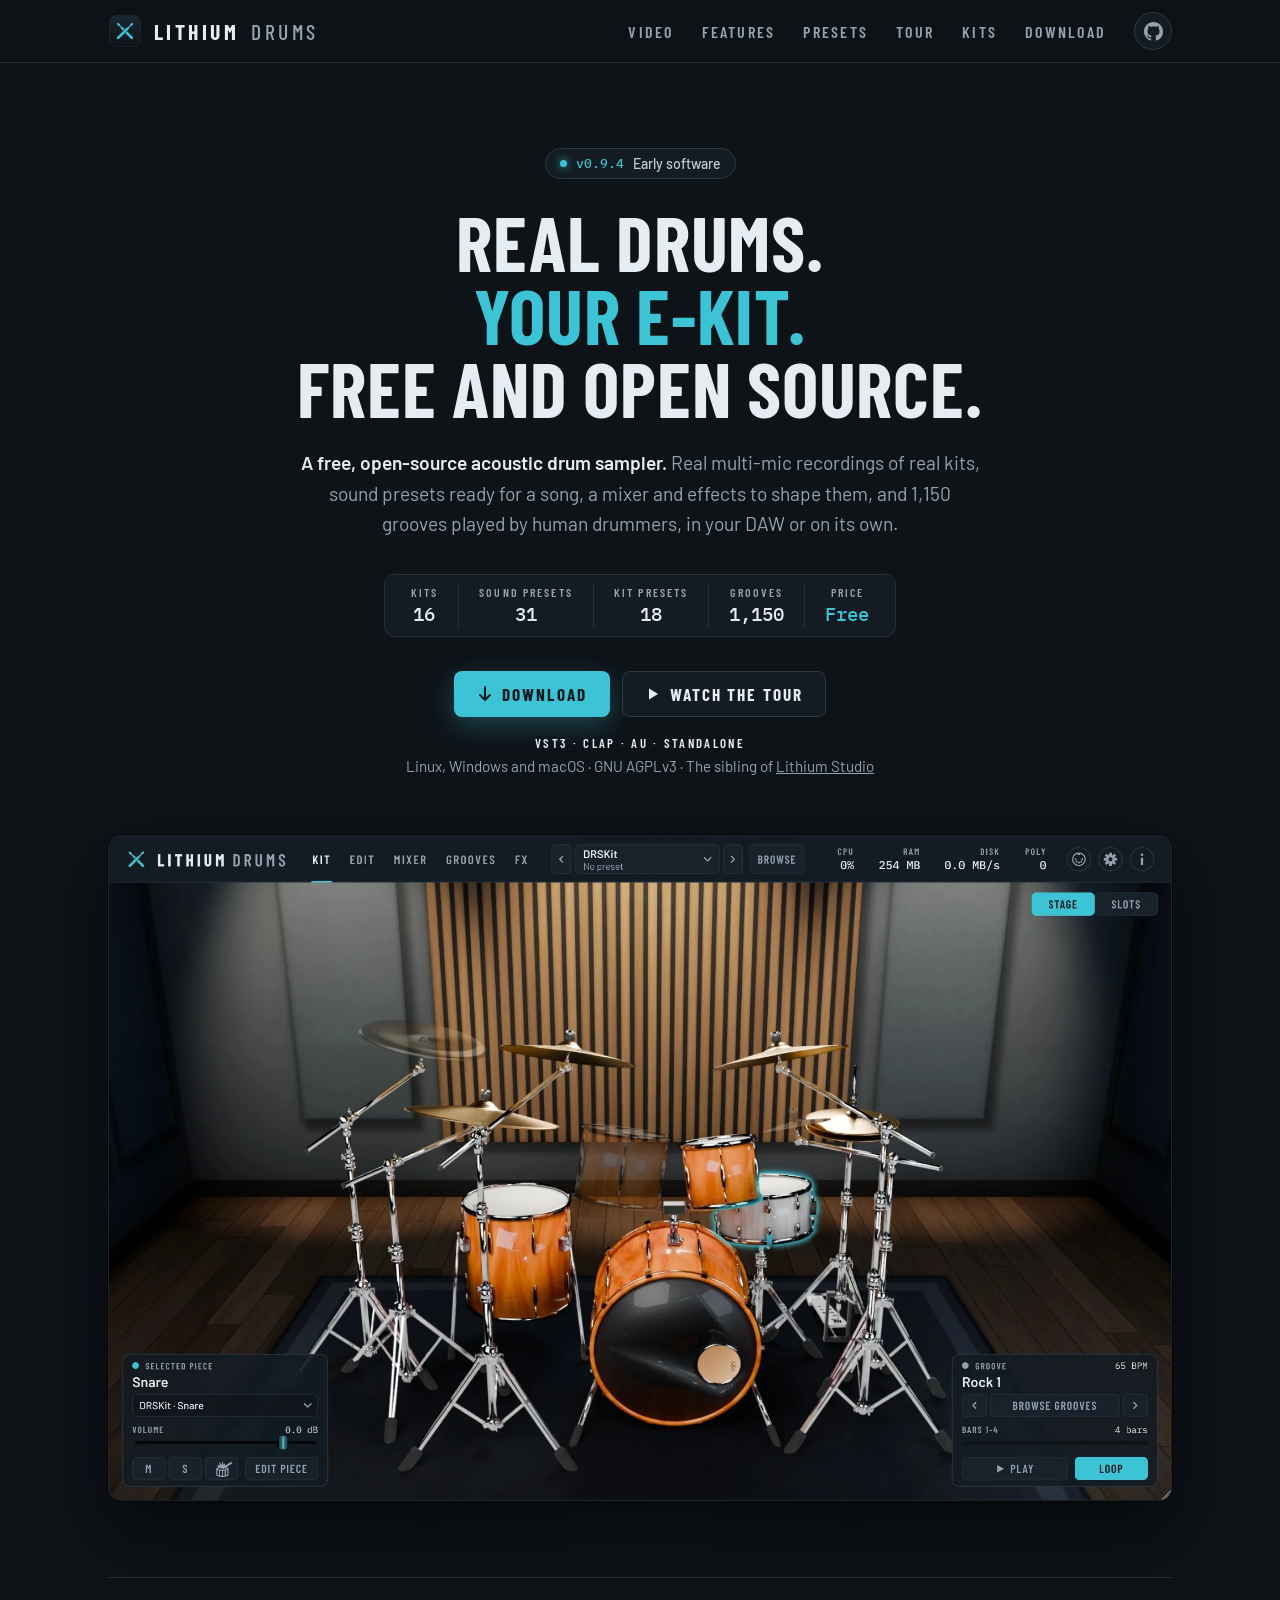
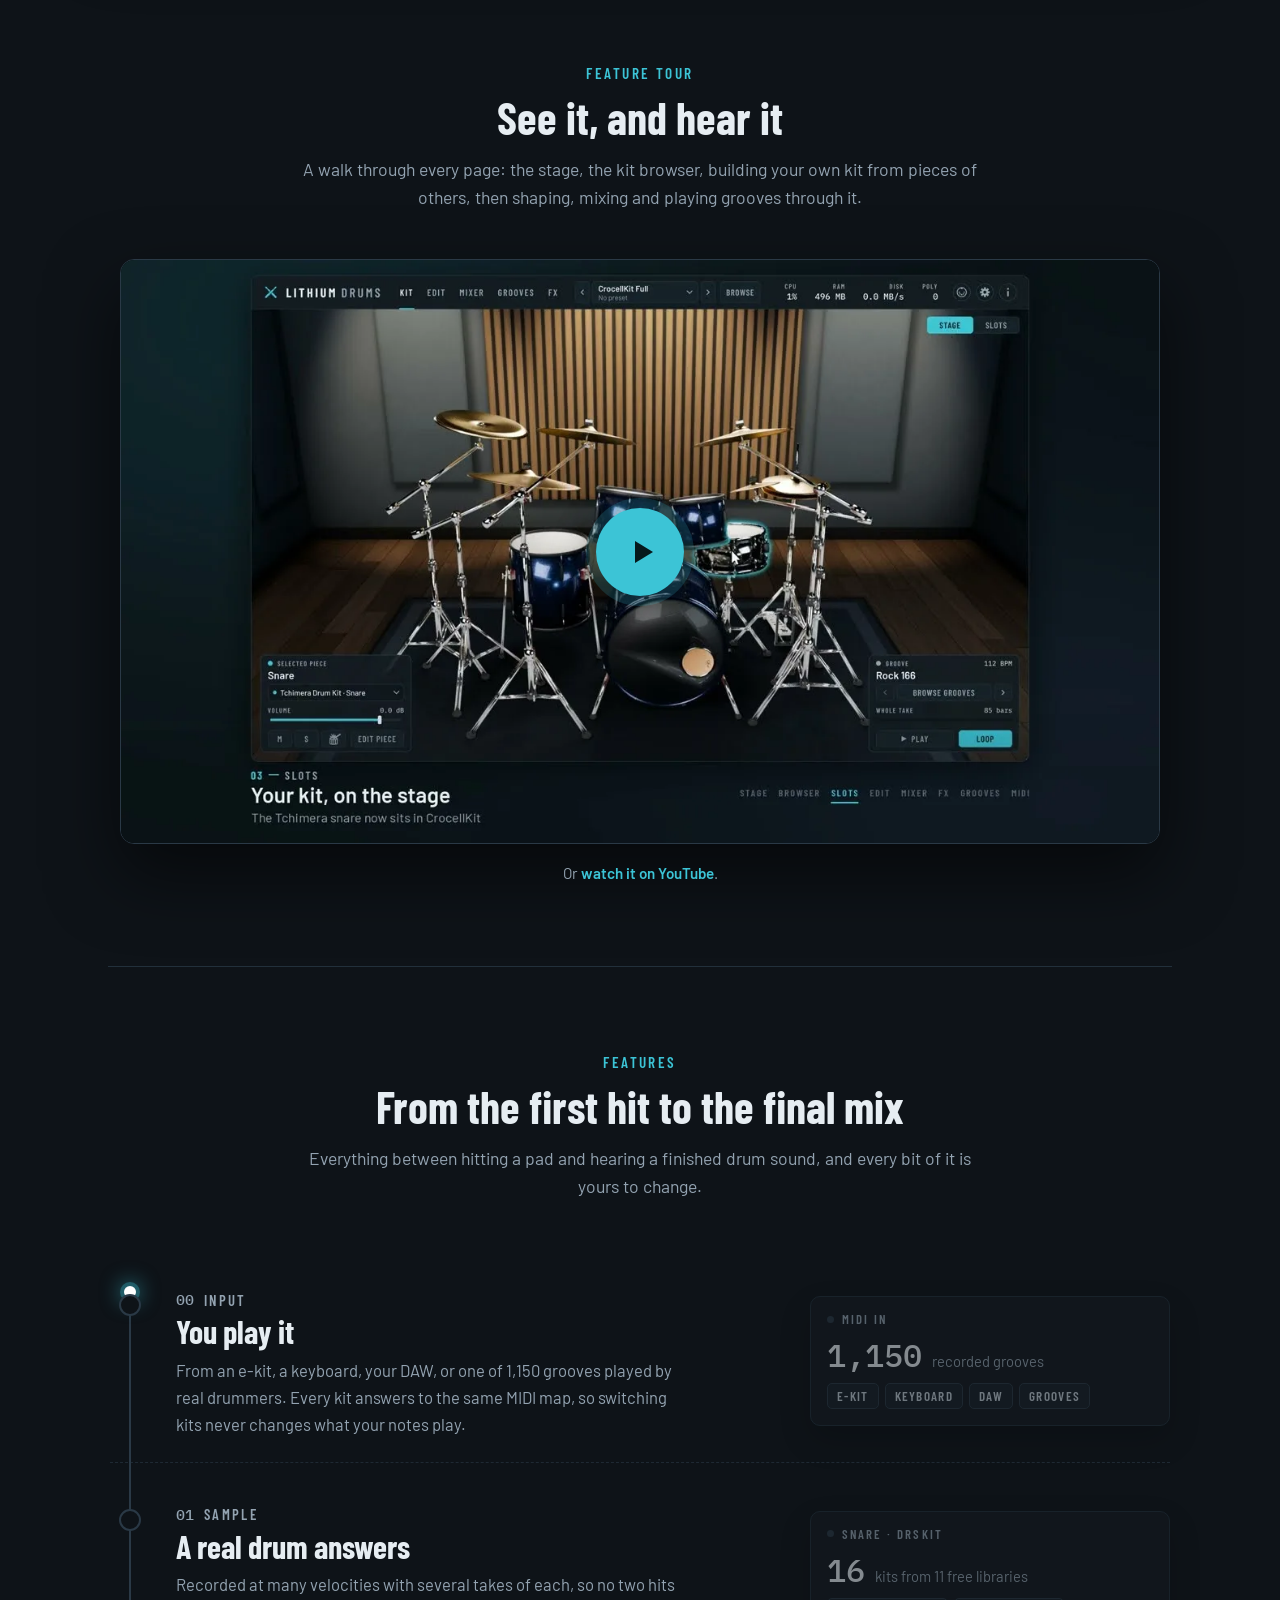
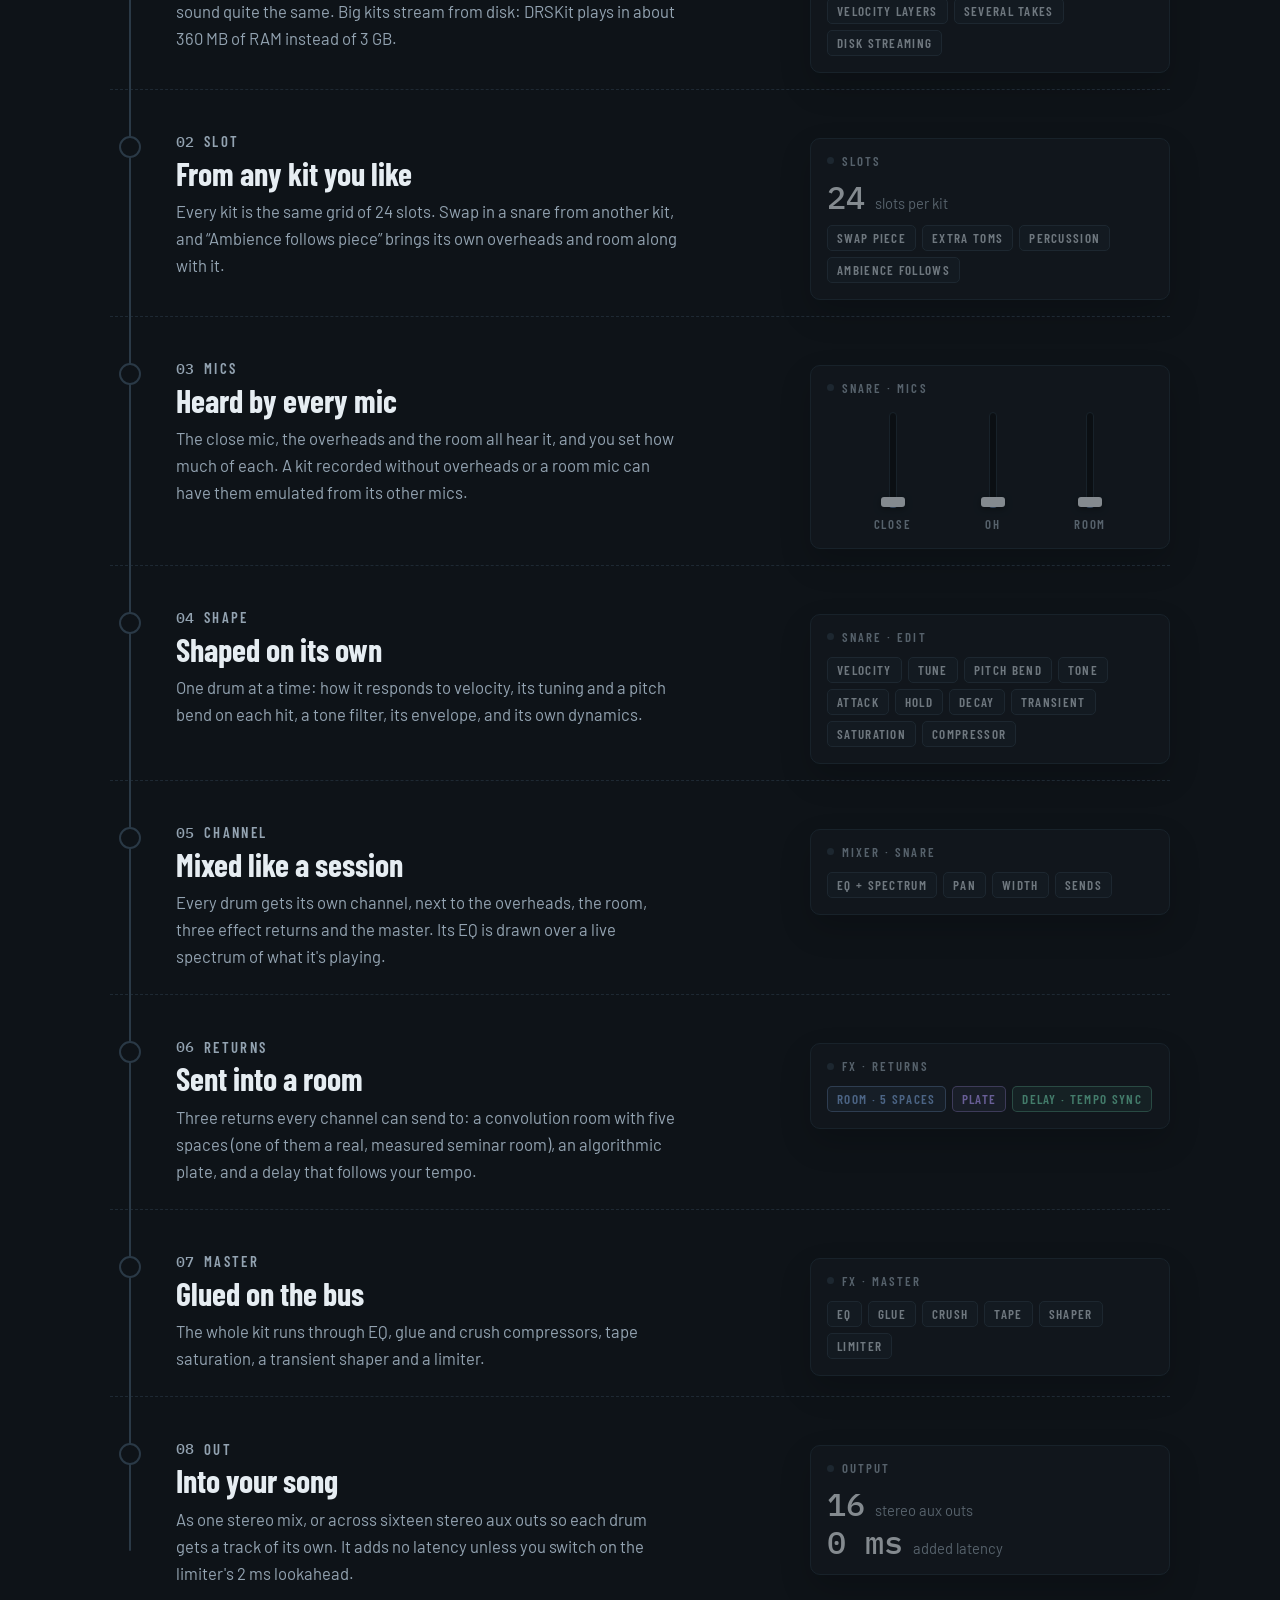
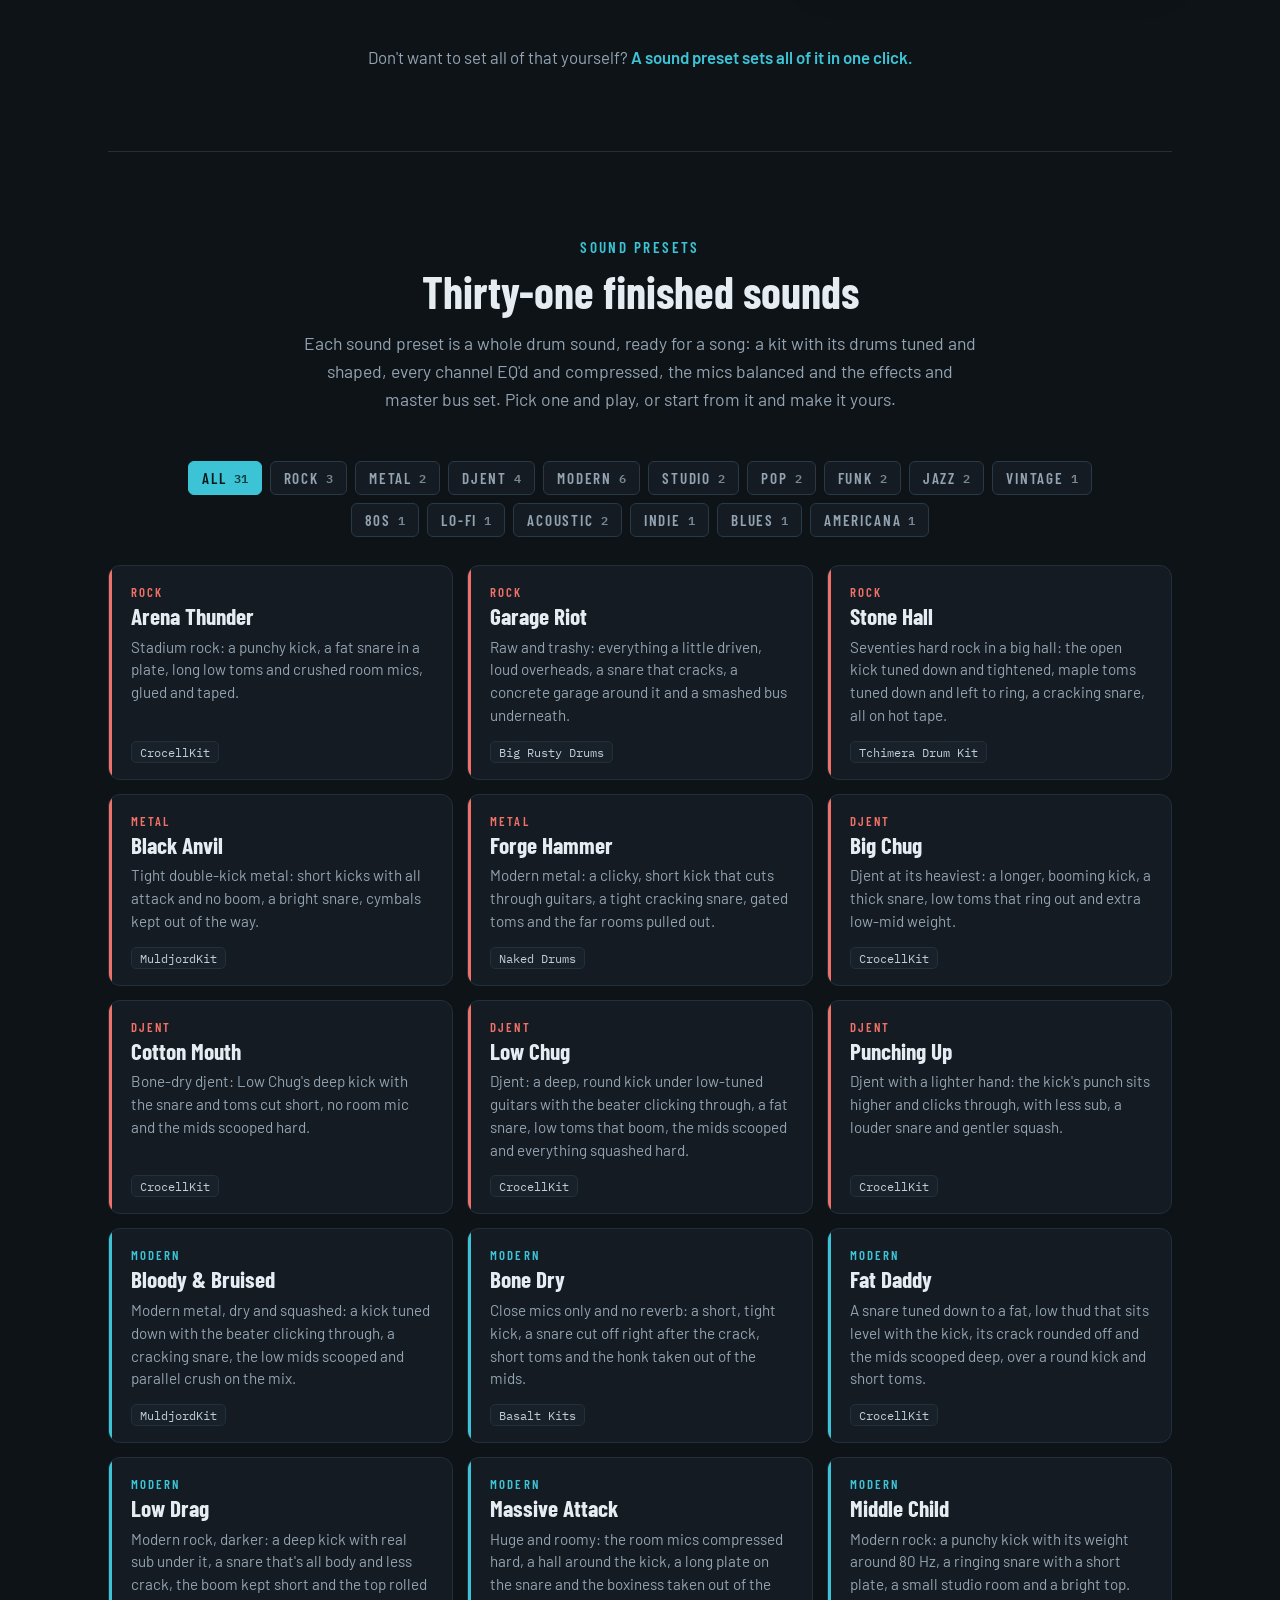
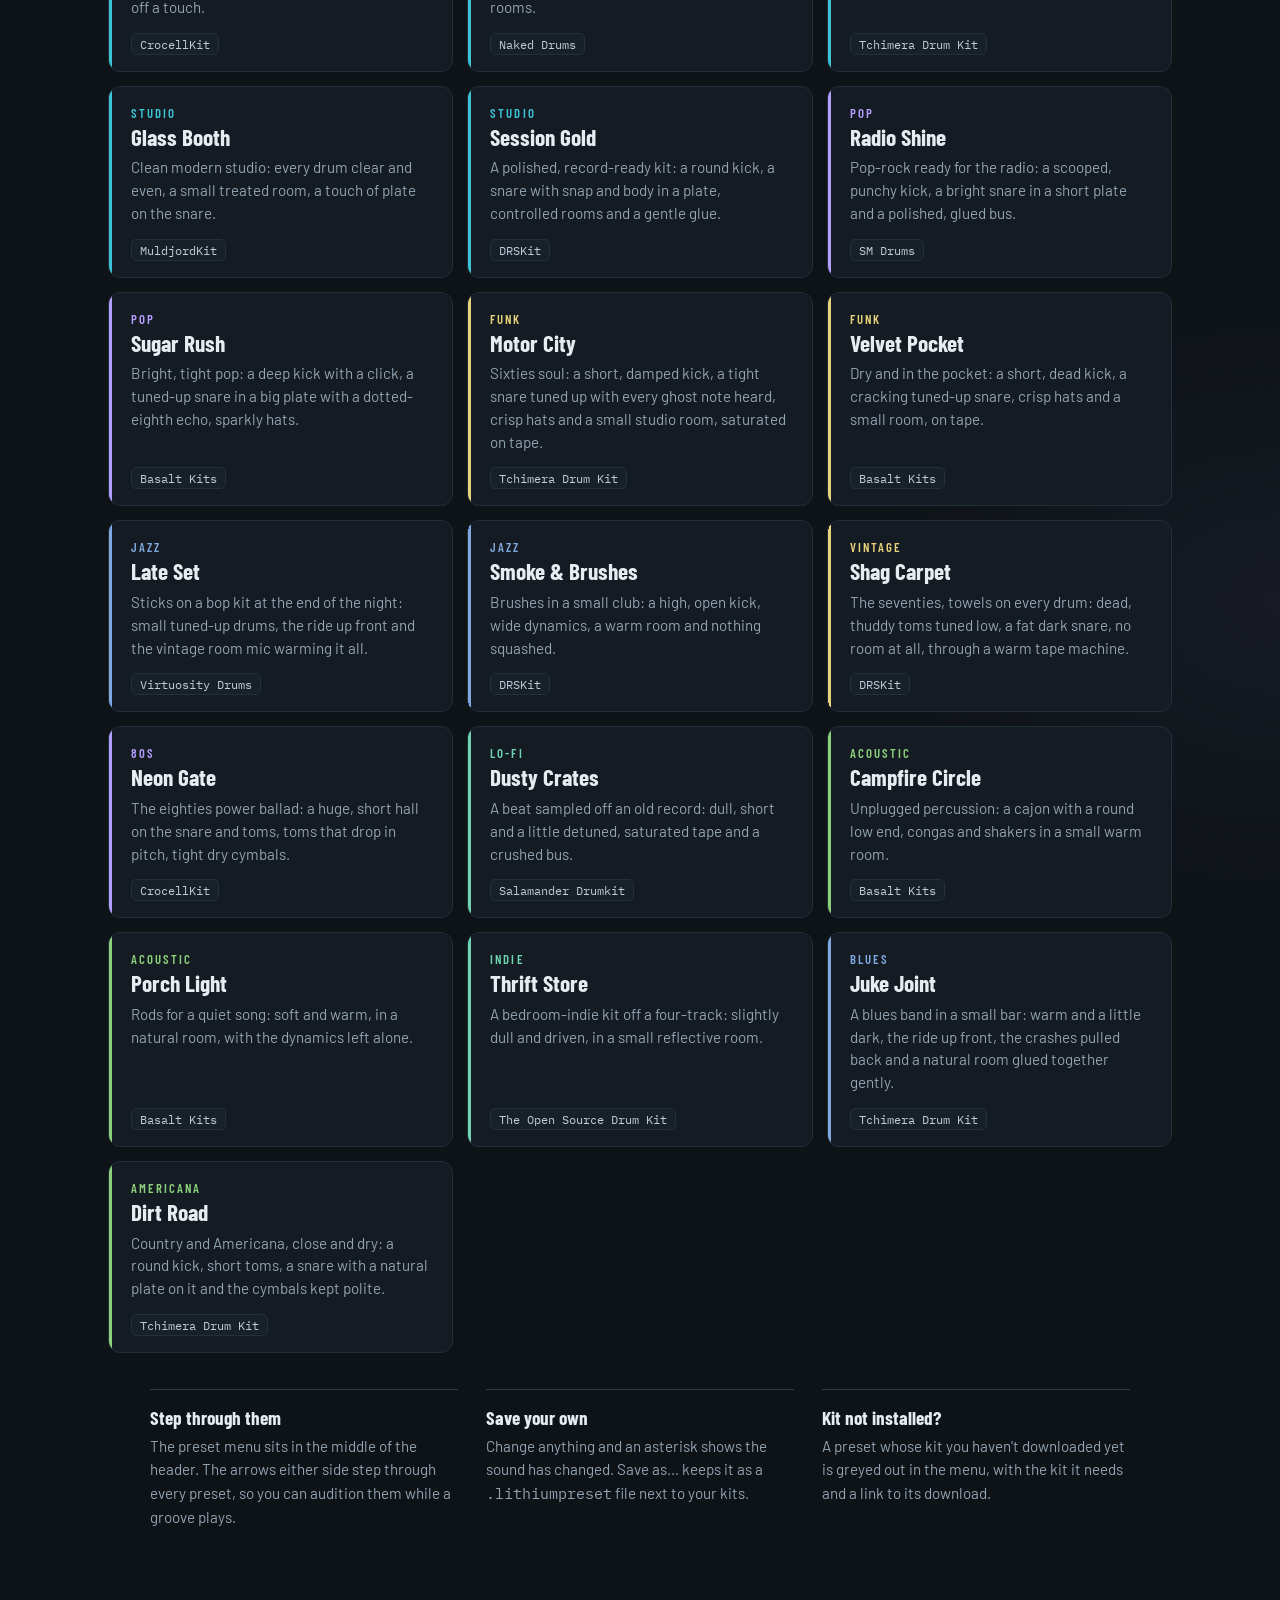
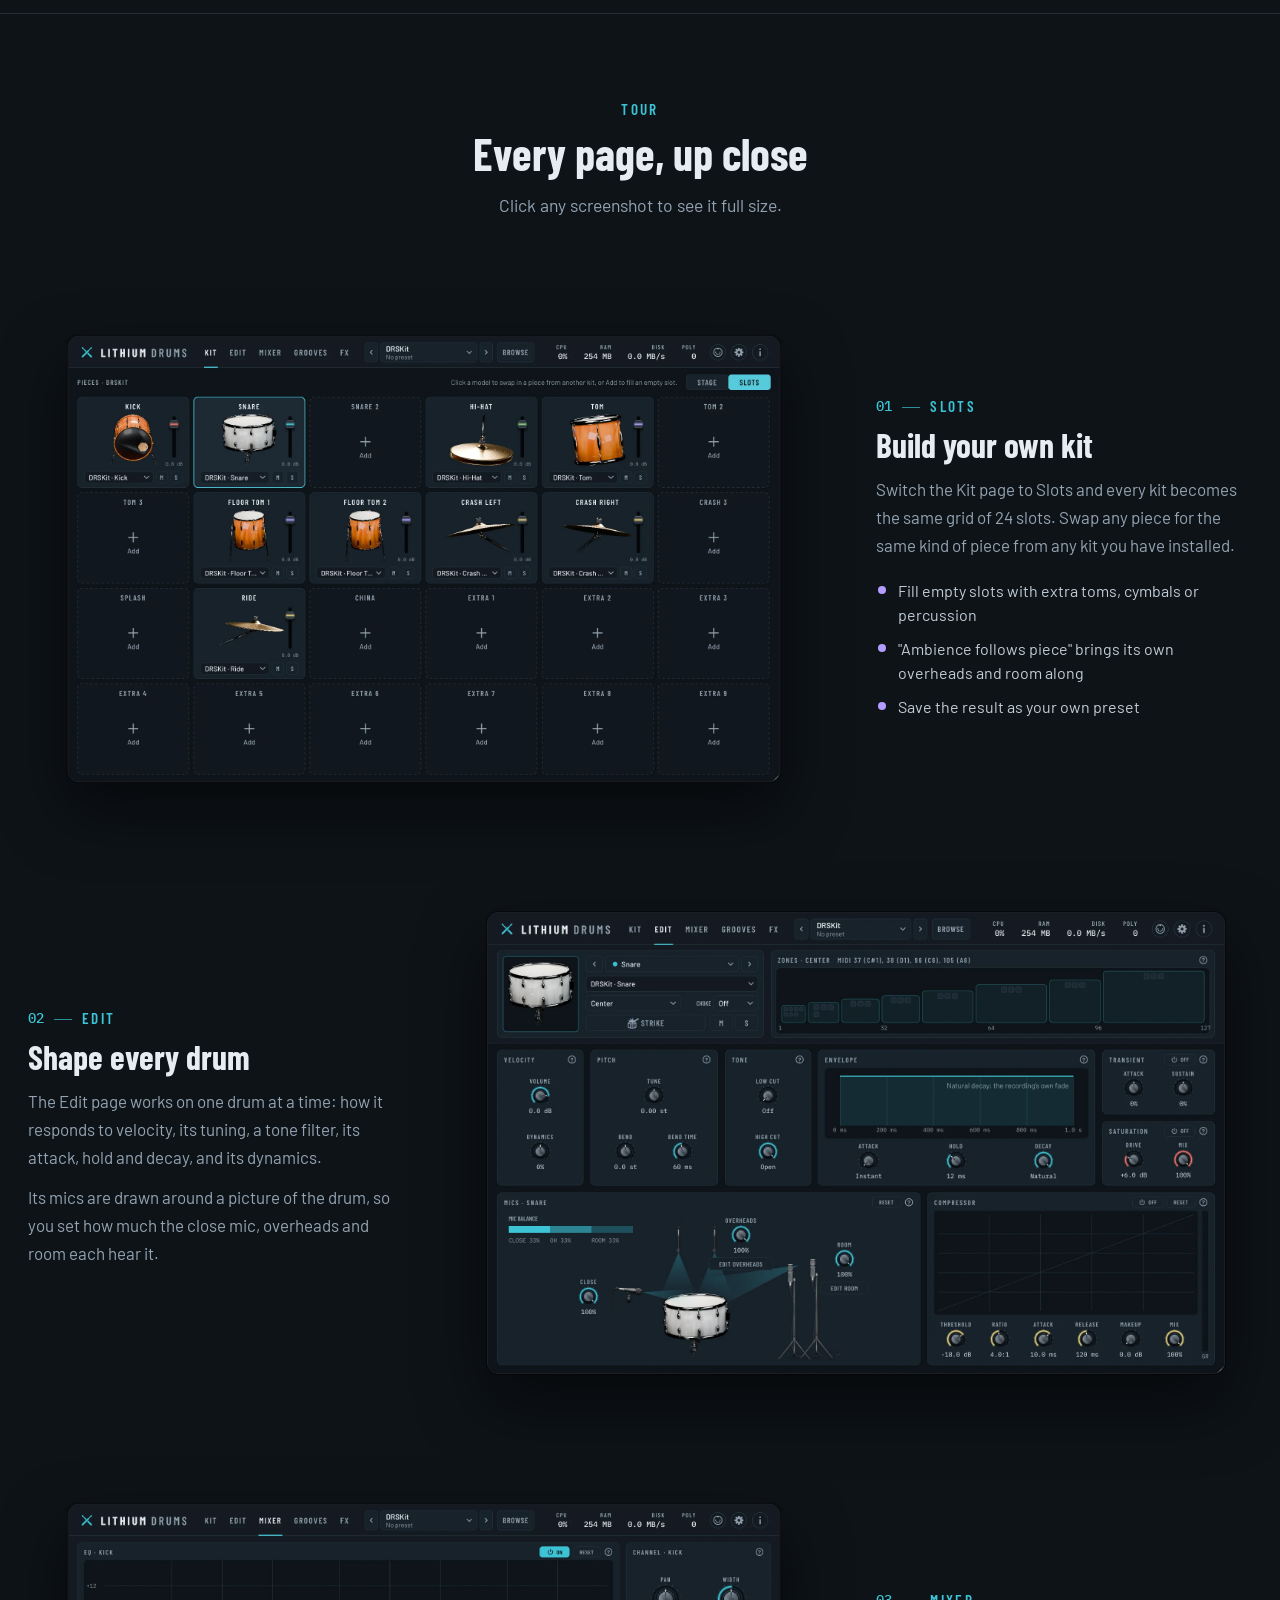
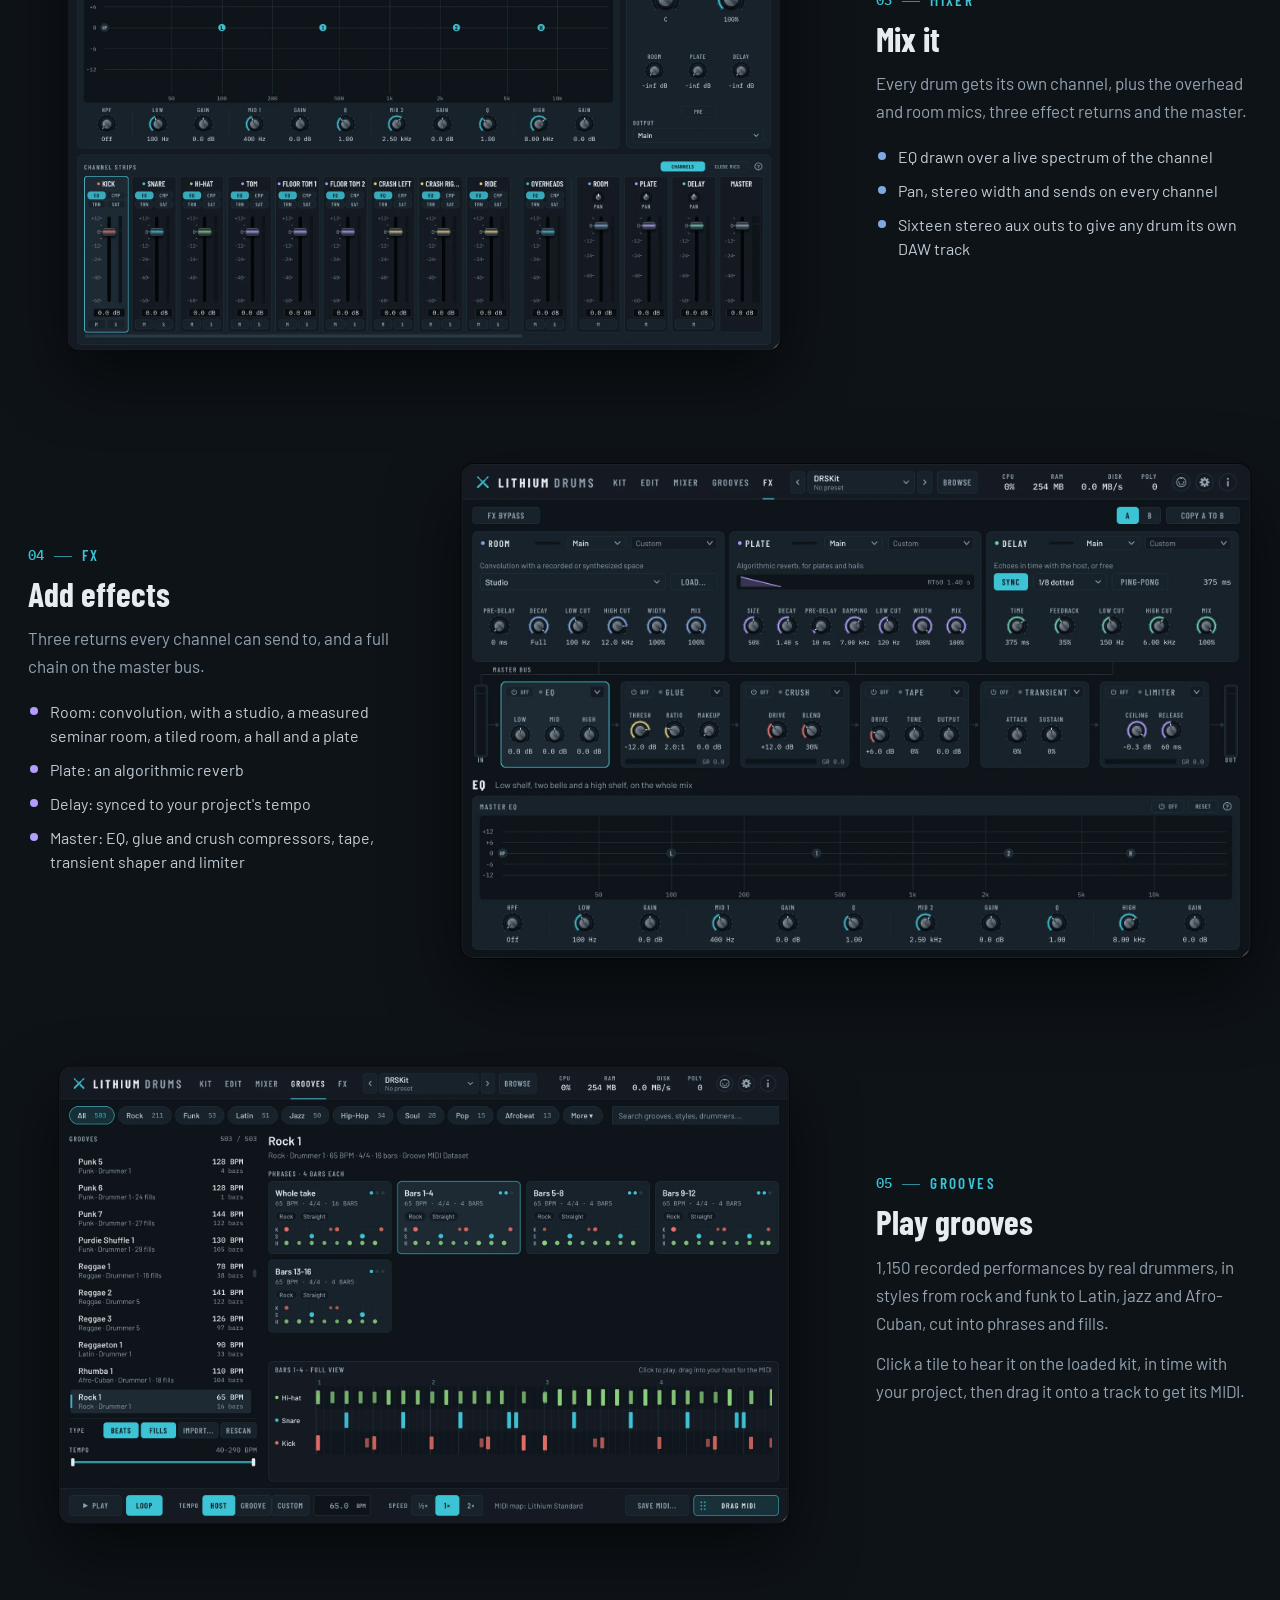
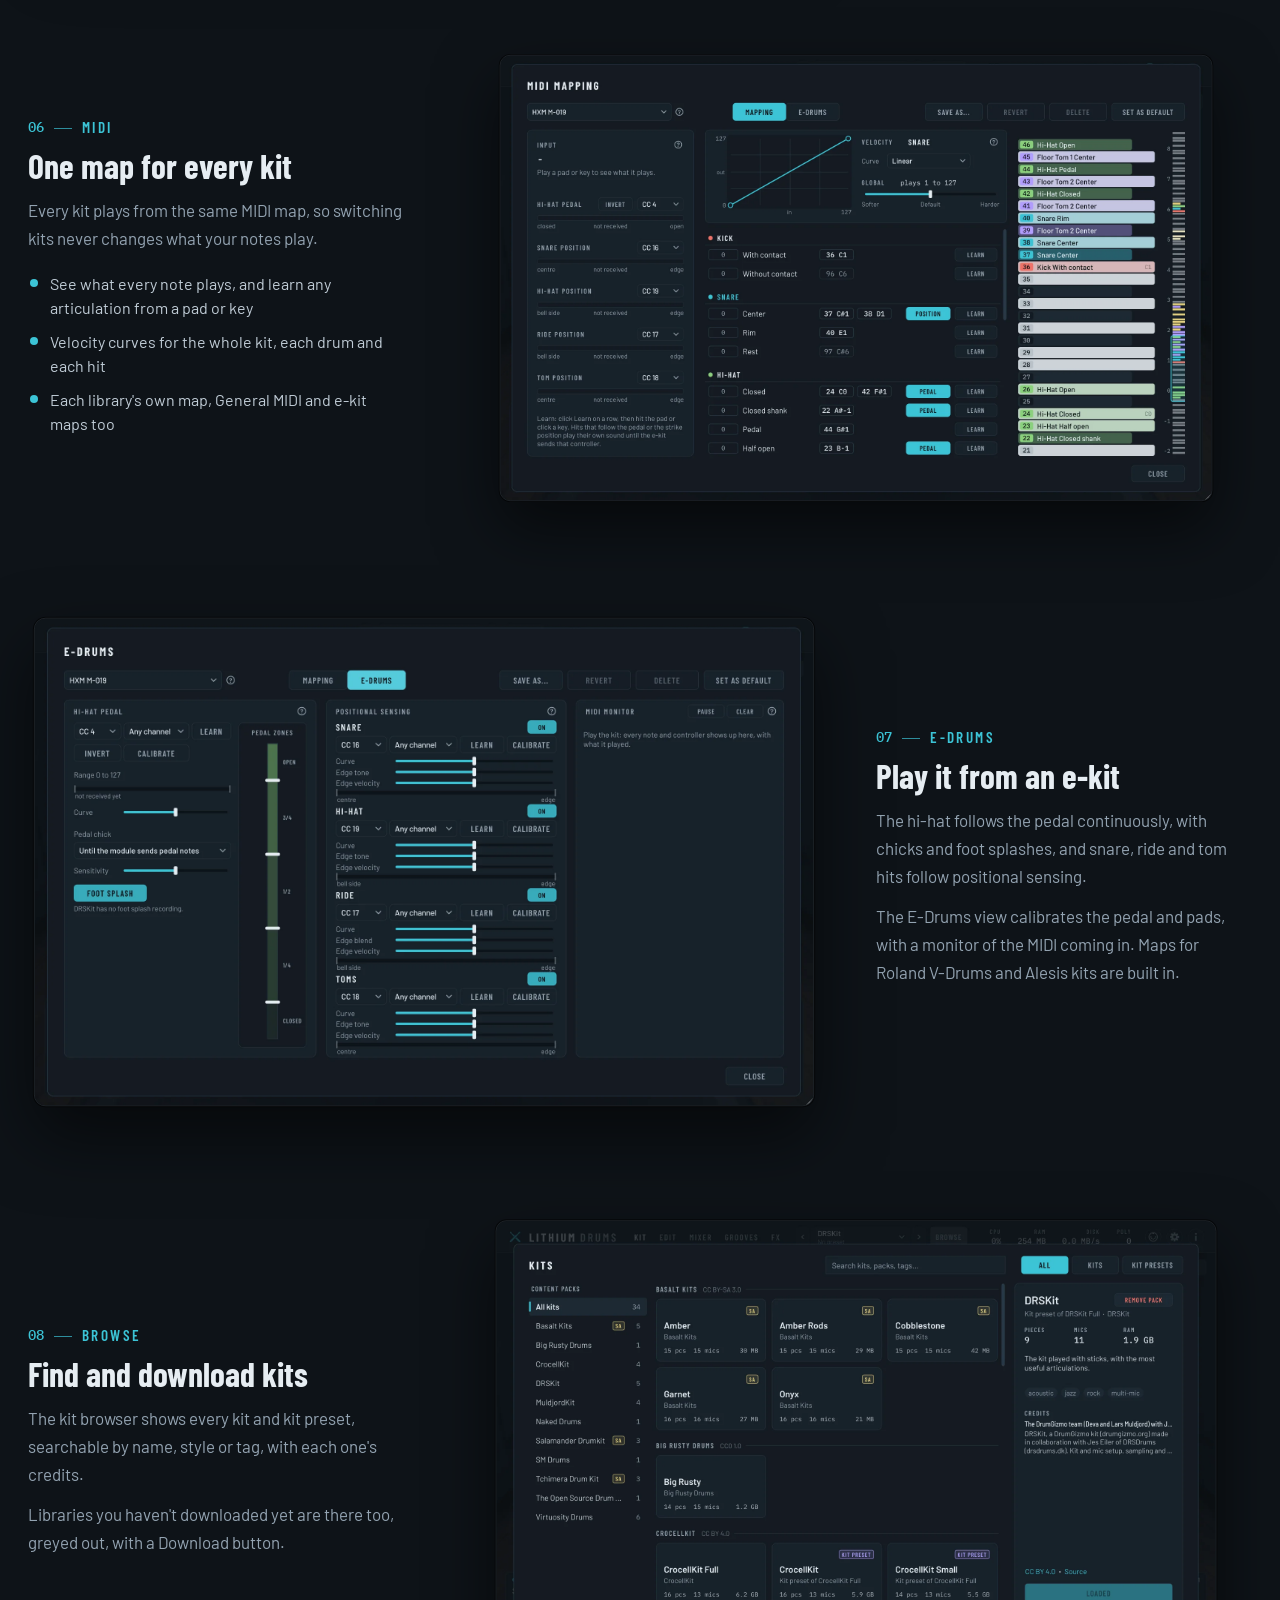
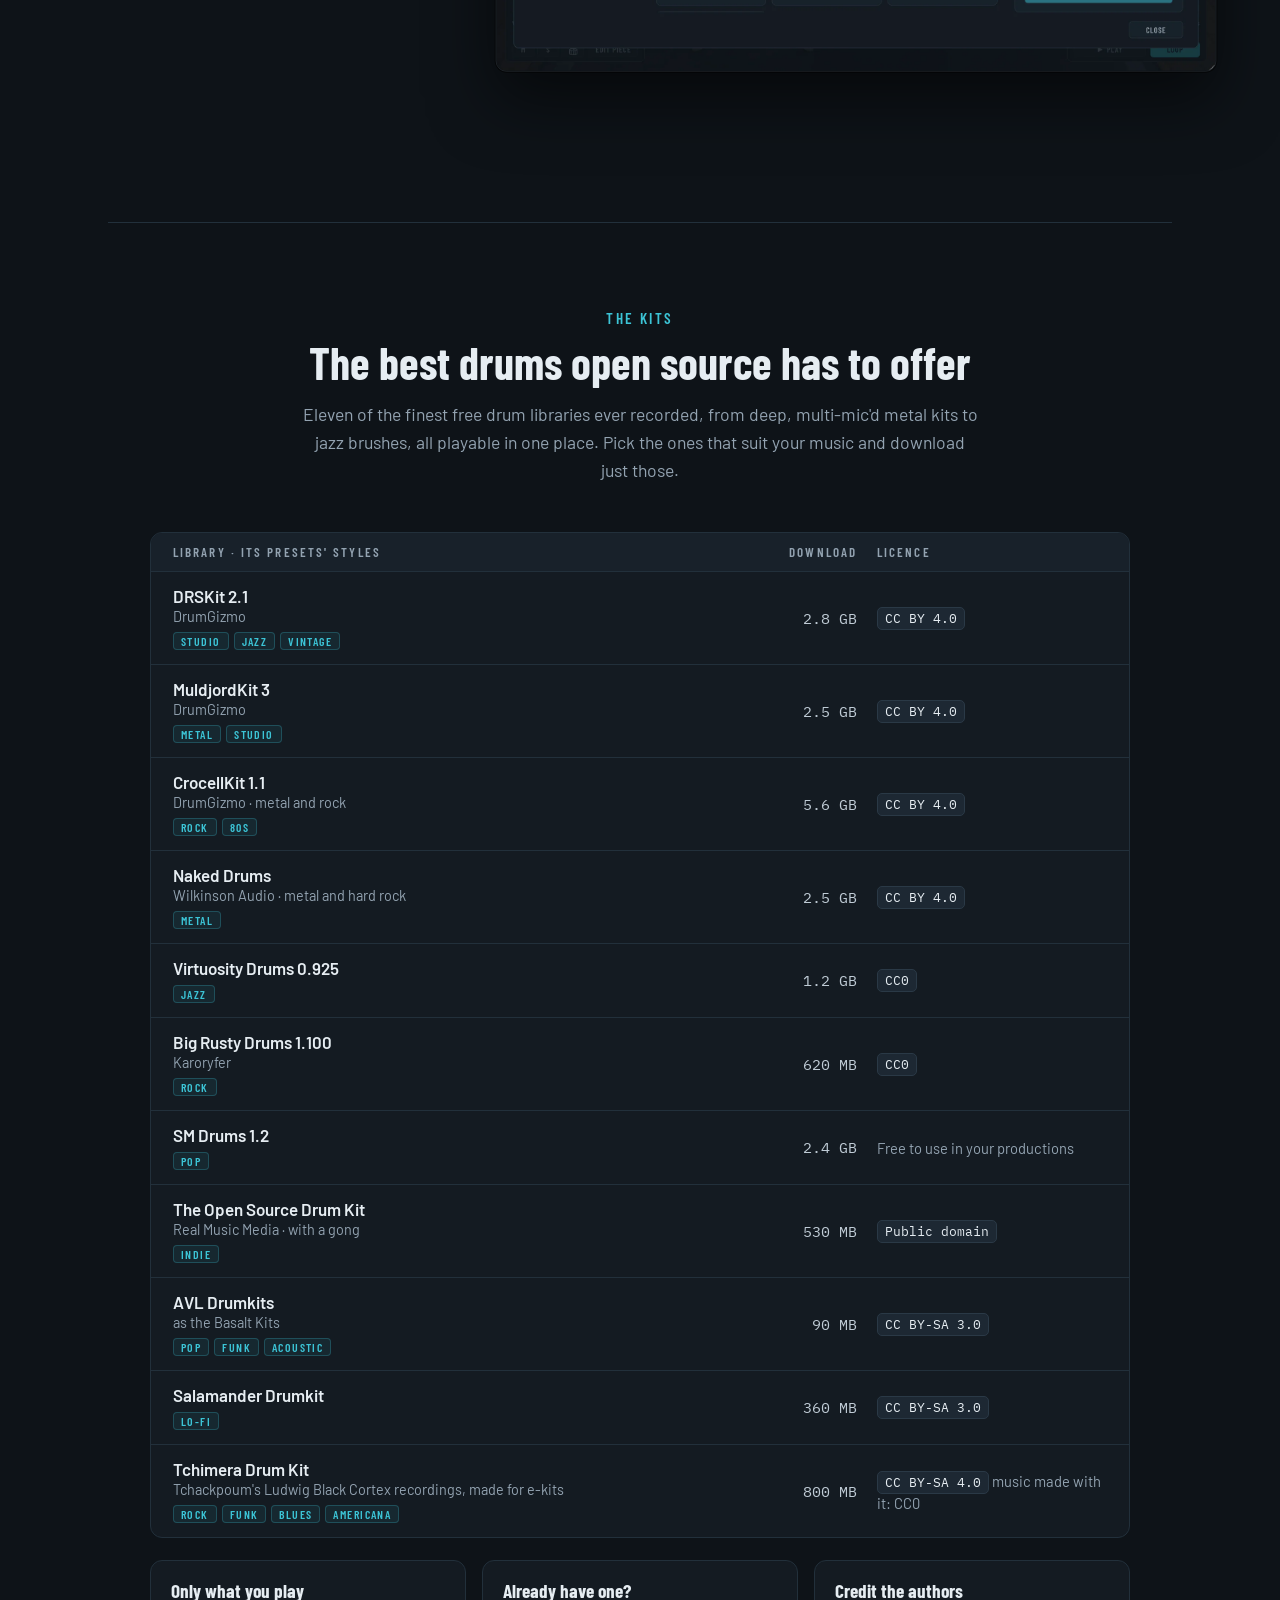
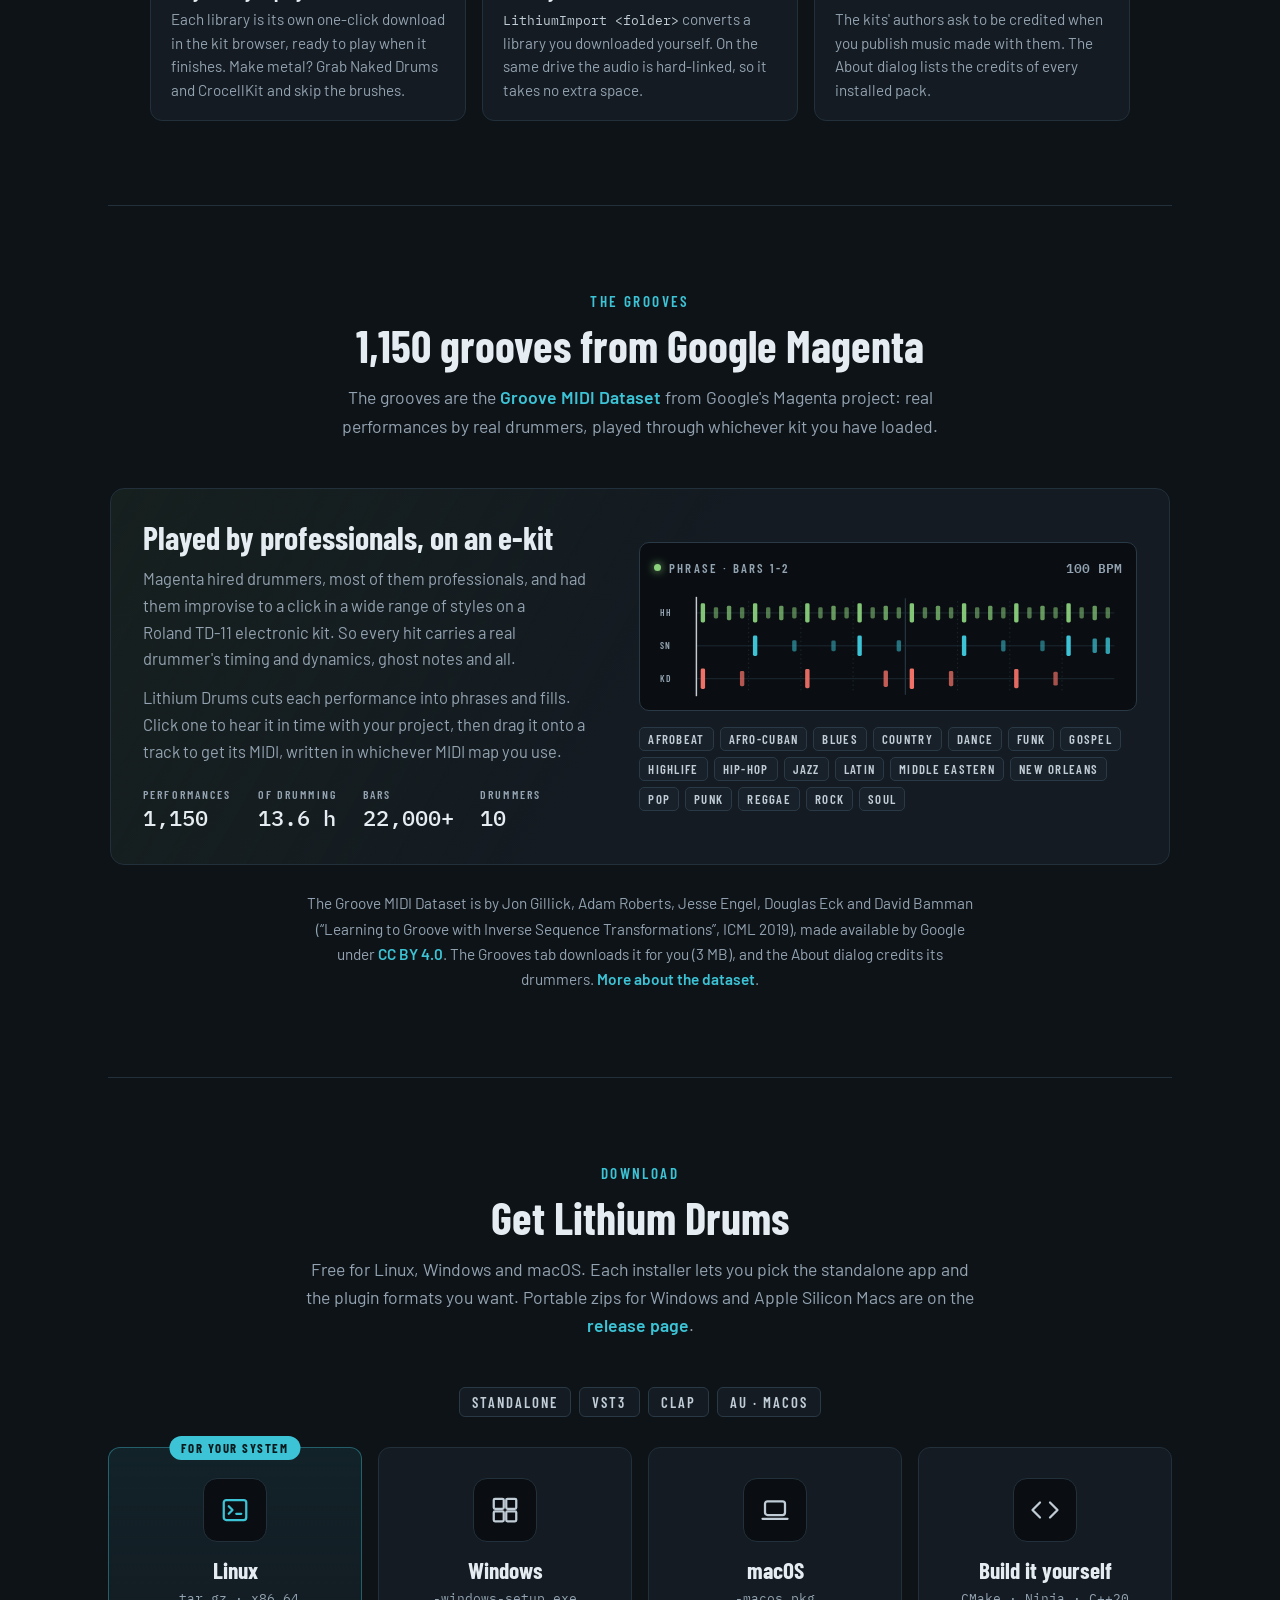
==== commit b691e276: "html: update presets information" ====
--- a/lithium-drums/index.html
+++ b/lithium-drums/index.html
@@ -3,7 +3,7 @@
 <head>
   <meta charset="utf-8">
   <meta name="viewport" content="width=device-width,initial-scale=1">
-  <meta name="description" content="Lithium Drums: a free, open-source acoustic drum sampler with real multi-mic recordings, 21 sound presets, a mixer and effects, and 1,150 grooves played by human drummers. VST3, CLAP, AU and standalone for Linux, Windows and macOS.">
+  <meta name="description" content="Lithium Drums: a free, open-source acoustic drum sampler with real multi-mic recordings, 31 sound presets, a mixer and effects, and 1,150 grooves played by human drummers. VST3, CLAP, AU and standalone for Linux, Windows and macOS.">
   <meta name="theme-color" content="#0e1318">
   <meta property="og:title" content="Lithium Drums">
   <meta property="og:description" content="A free, open-source acoustic drum sampler. Real multi-mic recordings of real kits, a mixer and effects to shape them, and 1,150 grooves played by human drummers.">
@@ -49,7 +49,7 @@
 
       <div class="readout hero-in" style="--hero-delay:.24s" role="list" aria-label="At a glance">
         <div class="readout-cell" role="listitem"><span class="readout-label">Kits</span><span class="readout-value">16</span></div>
-        <div class="readout-cell" role="listitem"><span class="readout-label">Sound presets</span><span class="readout-value">21</span></div>
+        <div class="readout-cell" role="listitem"><span class="readout-label">Sound presets</span><span class="readout-value">31</span></div>
         <div class="readout-cell wide" role="listitem"><span class="readout-label">Kit presets</span><span class="readout-value">18</span></div>
         <div class="readout-cell" role="listitem"><span class="readout-label">Grooves</span><span class="readout-value">1,150</span></div>
         <div class="readout-cell on" role="listitem"><span class="readout-label">Price</span><span class="readout-value">Free</span></div>
@@ -226,13 +226,15 @@
     <section id="presets">
       <div class="section-head reveal">
         <span class="eyebrow">Sound presets</span>
-        <h2>Twenty-one finished sounds</h2>
+        <h2>Thirty-one finished sounds</h2>
         <p>Each sound preset is a whole drum sound, ready for a song: a kit with its drums tuned and shaped, every channel EQ'd and compressed, the mics balanced and the effects and master bus set. Pick one and play, or start from it and make it yours.</p>
       </div>
       <div class="preset-filter reveal" role="group" aria-label="Filter presets by style">
-        <button type="button" class="chip-btn active" data-filter="all" aria-pressed="true">All <span class="mono">21</span></button>
+        <button type="button" class="chip-btn active" data-filter="all" aria-pressed="true">All <span class="mono">31</span></button>
         <button type="button" class="chip-btn" data-filter="Rock" aria-pressed="false">Rock <span class="mono">3</span></button>
         <button type="button" class="chip-btn" data-filter="Metal" aria-pressed="false">Metal <span class="mono">2</span></button>
+        <button type="button" class="chip-btn" data-filter="Djent" aria-pressed="false">Djent <span class="mono">4</span></button>
+        <button type="button" class="chip-btn" data-filter="Modern" aria-pressed="false">Modern <span class="mono">6</span></button>
         <button type="button" class="chip-btn" data-filter="Studio" aria-pressed="false">Studio <span class="mono">2</span></button>
         <button type="button" class="chip-btn" data-filter="Pop" aria-pressed="false">Pop <span class="mono">2</span></button>
         <button type="button" class="chip-btn" data-filter="Funk" aria-pressed="false">Funk <span class="mono">2</span></button>
@@ -275,6 +277,66 @@
             <h3>Forge Hammer</h3>
             <p>Modern metal: a clicky, short kick that cuts through guitars, a tight cracking snare, gated toms and the far rooms pulled out.</p>
             <span class="preset-kit">Naked Drums</span>
+          </li>
+          <li class="preset-card" data-group="Djent" style="--tc:var(--g-kick)">
+            <span class="preset-style">Djent</span>
+            <h3>Big Chug</h3>
+            <p>Djent at its heaviest: a longer, booming kick, a thick snare, low toms that ring out and extra low-mid weight.</p>
+            <span class="preset-kit">CrocellKit</span>
+          </li>
+          <li class="preset-card" data-group="Djent" style="--tc:var(--g-kick)">
+            <span class="preset-style">Djent</span>
+            <h3>Cotton Mouth</h3>
+            <p>Bone-dry djent: Low Chug's deep kick with the snare and toms cut short, no room mic and the mids scooped hard.</p>
+            <span class="preset-kit">CrocellKit</span>
+          </li>
+          <li class="preset-card" data-group="Djent" style="--tc:var(--g-kick)">
+            <span class="preset-style">Djent</span>
+            <h3>Low Chug</h3>
+            <p>Djent: a deep, round kick under low-tuned guitars with the beater clicking through, a fat snare, low toms that boom, the mids scooped and everything squashed hard.</p>
+            <span class="preset-kit">CrocellKit</span>
+          </li>
+          <li class="preset-card" data-group="Djent" style="--tc:var(--g-kick)">
+            <span class="preset-style">Djent</span>
+            <h3>Punching Up</h3>
+            <p>Djent with a lighter hand: the kick's punch sits higher and clicks through, with less sub, a louder snare and gentler squash.</p>
+            <span class="preset-kit">CrocellKit</span>
+          </li>
+          <li class="preset-card" data-group="Modern" style="--tc:var(--g-snare)">
+            <span class="preset-style">Modern</span>
+            <h3>Bloody &amp; Bruised</h3>
+            <p>Modern metal, dry and squashed: a kick tuned down with the beater clicking through, a cracking snare, the low mids scooped and parallel crush on the mix.</p>
+            <span class="preset-kit">MuldjordKit</span>
+          </li>
+          <li class="preset-card" data-group="Modern" style="--tc:var(--g-snare)">
+            <span class="preset-style">Modern</span>
+            <h3>Bone Dry</h3>
+            <p>Close mics only and no reverb: a short, tight kick, a snare cut off right after the crack, short toms and the honk taken out of the mids.</p>
+            <span class="preset-kit">Basalt Kits</span>
+          </li>
+          <li class="preset-card" data-group="Modern" style="--tc:var(--g-snare)">
+            <span class="preset-style">Modern</span>
+            <h3>Fat Daddy</h3>
+            <p>A snare tuned down to a fat, low thud that sits level with the kick, its crack rounded off and the mids scooped deep, over a round kick and short toms.</p>
+            <span class="preset-kit">CrocellKit</span>
+          </li>
+          <li class="preset-card" data-group="Modern" style="--tc:var(--g-snare)">
+            <span class="preset-style">Modern</span>
+            <h3>Low Drag</h3>
+            <p>Modern rock, darker: a deep kick with real sub under it, a snare that's all body and less crack, the boom kept short and the top rolled off a touch.</p>
+            <span class="preset-kit">CrocellKit</span>
+          </li>
+          <li class="preset-card" data-group="Modern" style="--tc:var(--g-snare)">
+            <span class="preset-style">Modern</span>
+            <h3>Massive Attack</h3>
+            <p>Huge and roomy: the room mics compressed hard, a hall around the kick, a long plate on the snare and the boxiness taken out of the rooms.</p>
+            <span class="preset-kit">Naked Drums</span>
+          </li>
+          <li class="preset-card" data-group="Modern" style="--tc:var(--g-snare)">
+            <span class="preset-style">Modern</span>
+            <h3>Middle Child</h3>
+            <p>Modern rock: a punchy kick with its weight around 80 Hz, a ringing snare with a short plate, a small studio room and a bright top.</p>
+            <span class="preset-kit">Tchimera Drum Kit</span>
           </li>
           <li class="preset-card" data-group="Studio" style="--tc:var(--g-snare)">
             <span class="preset-style">Studio</span>
